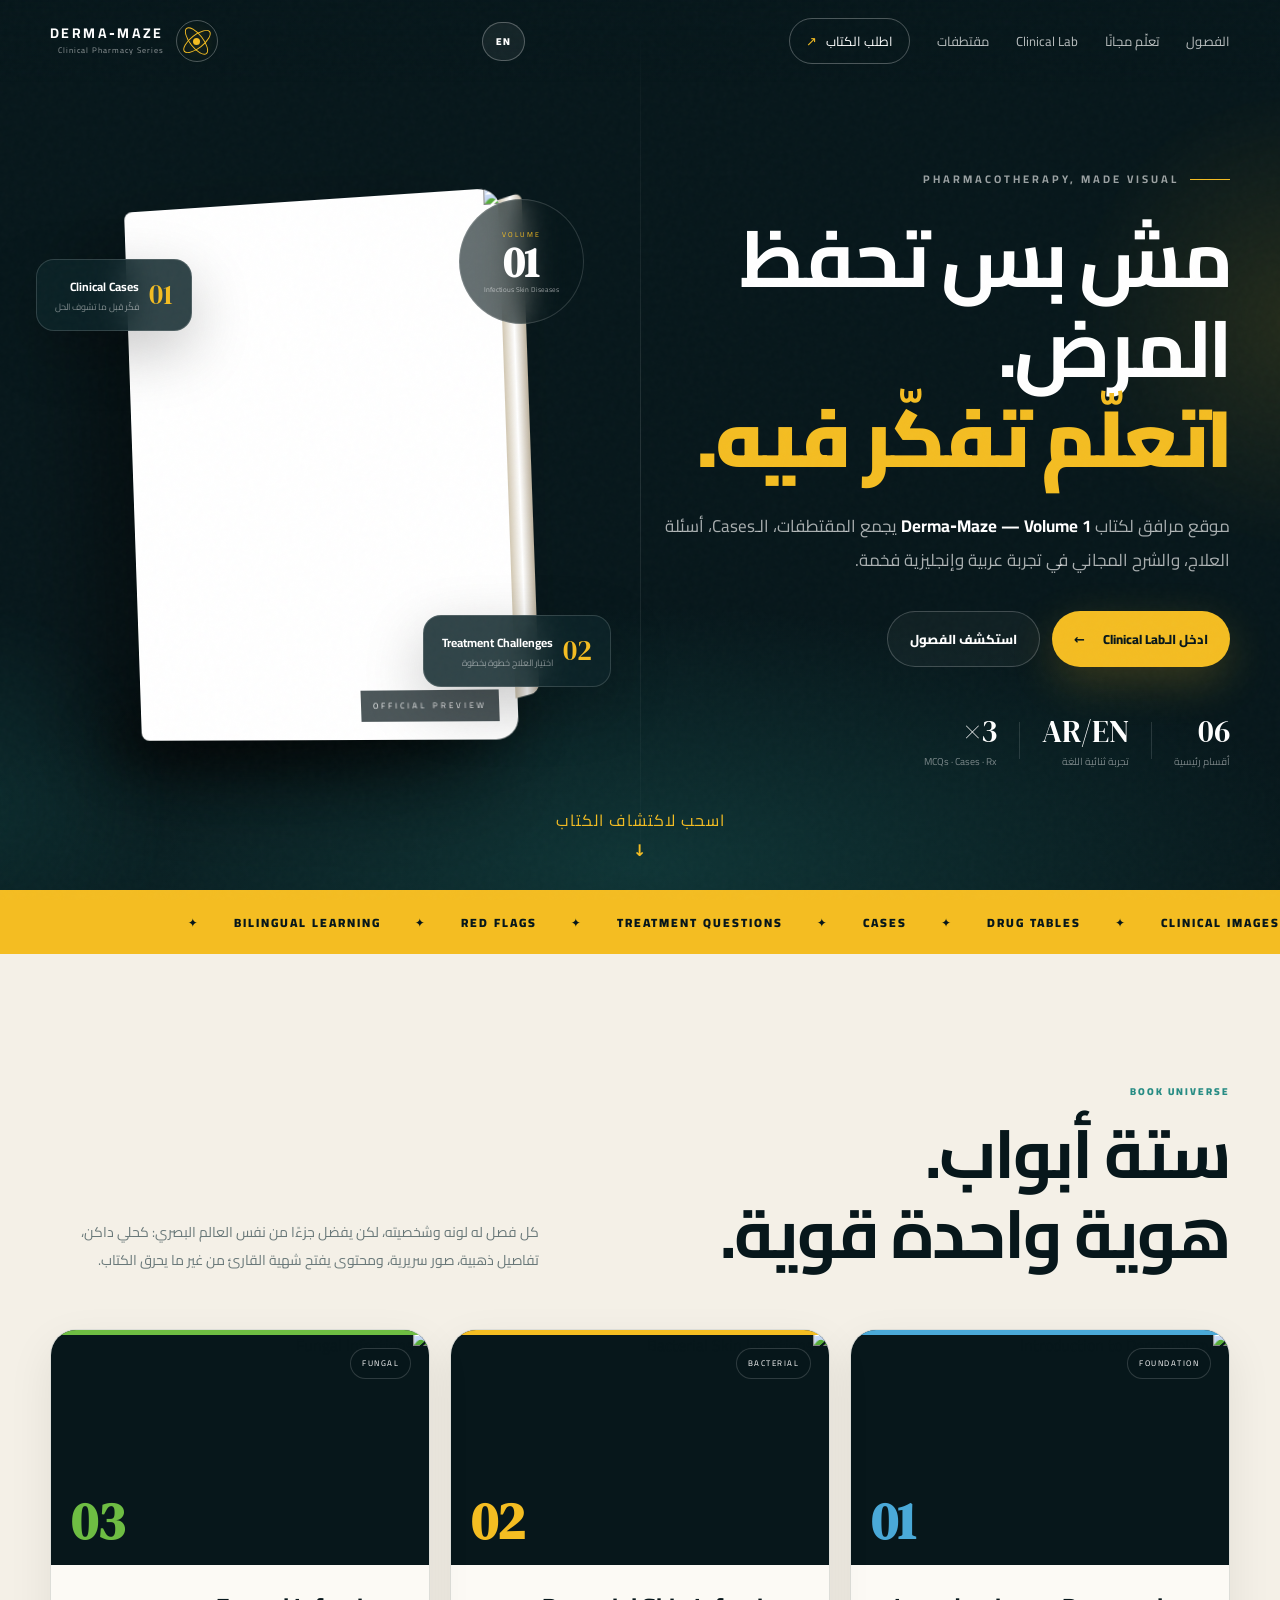
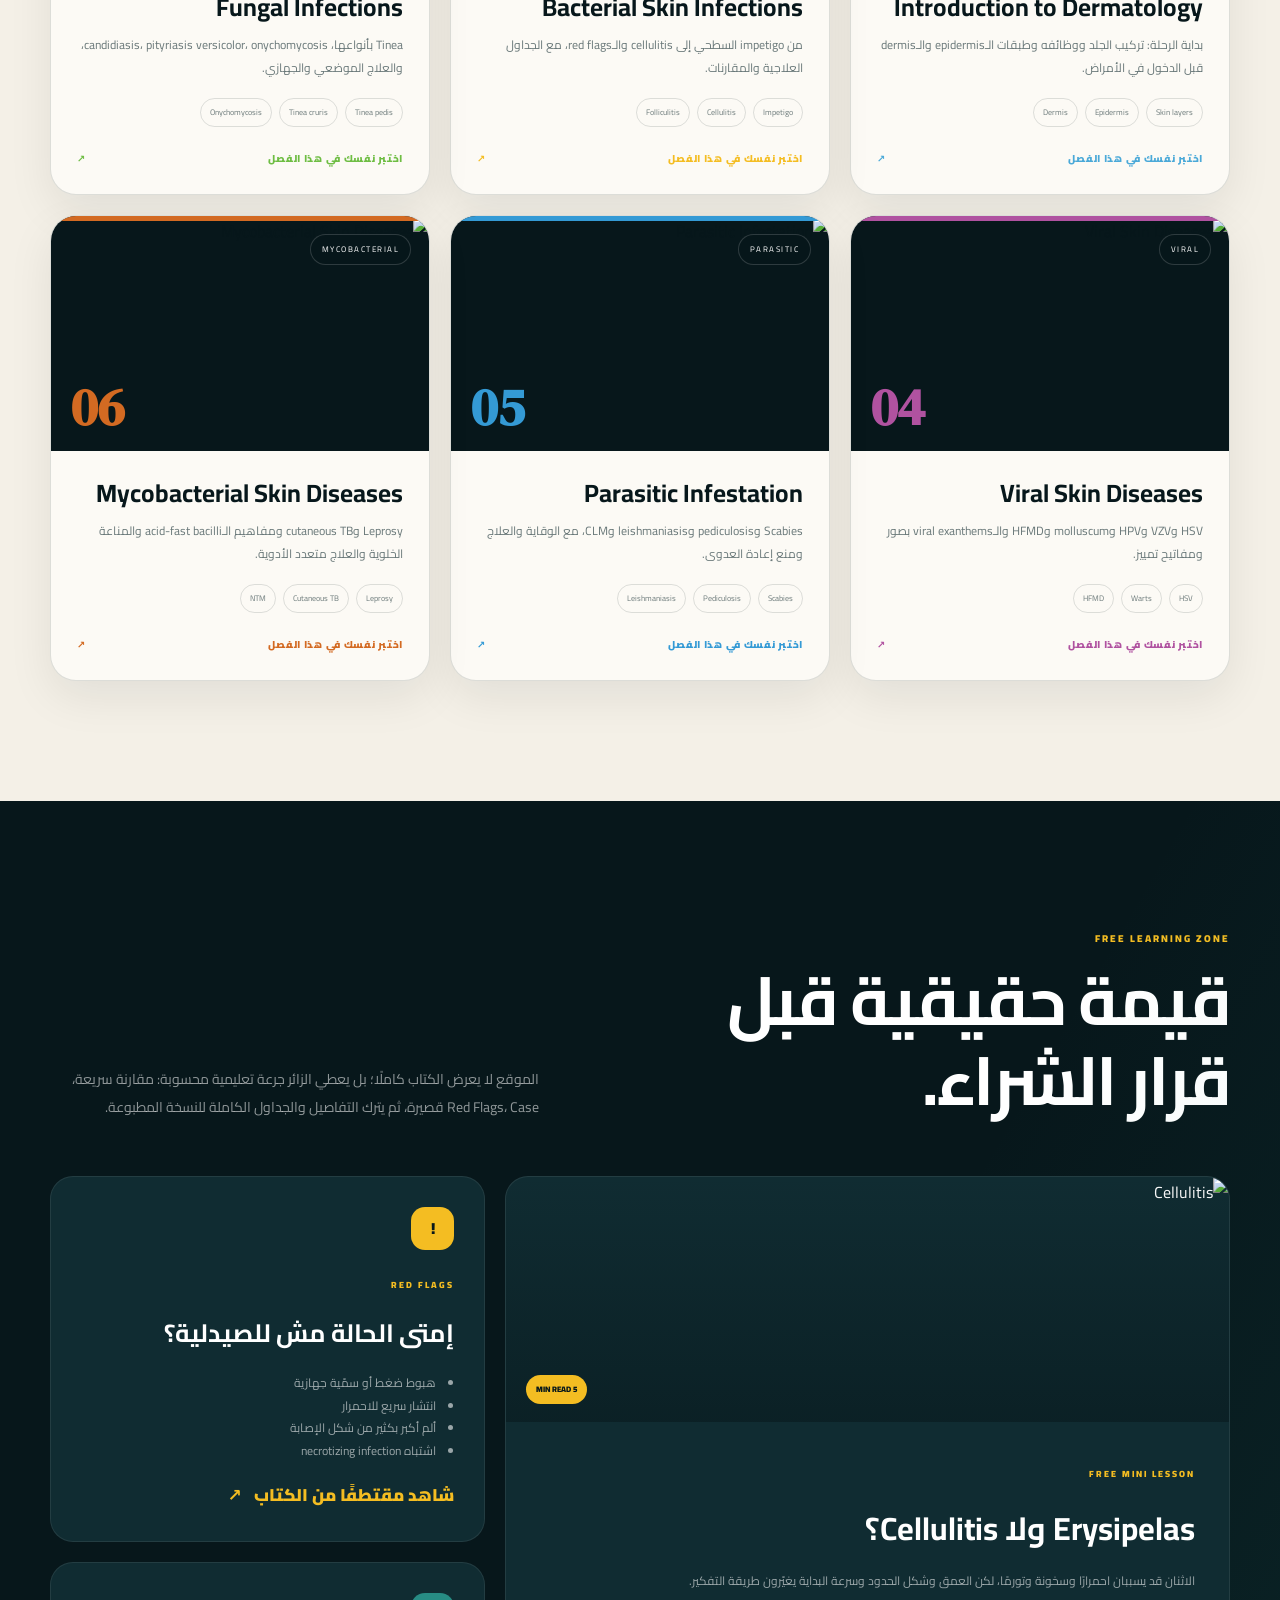
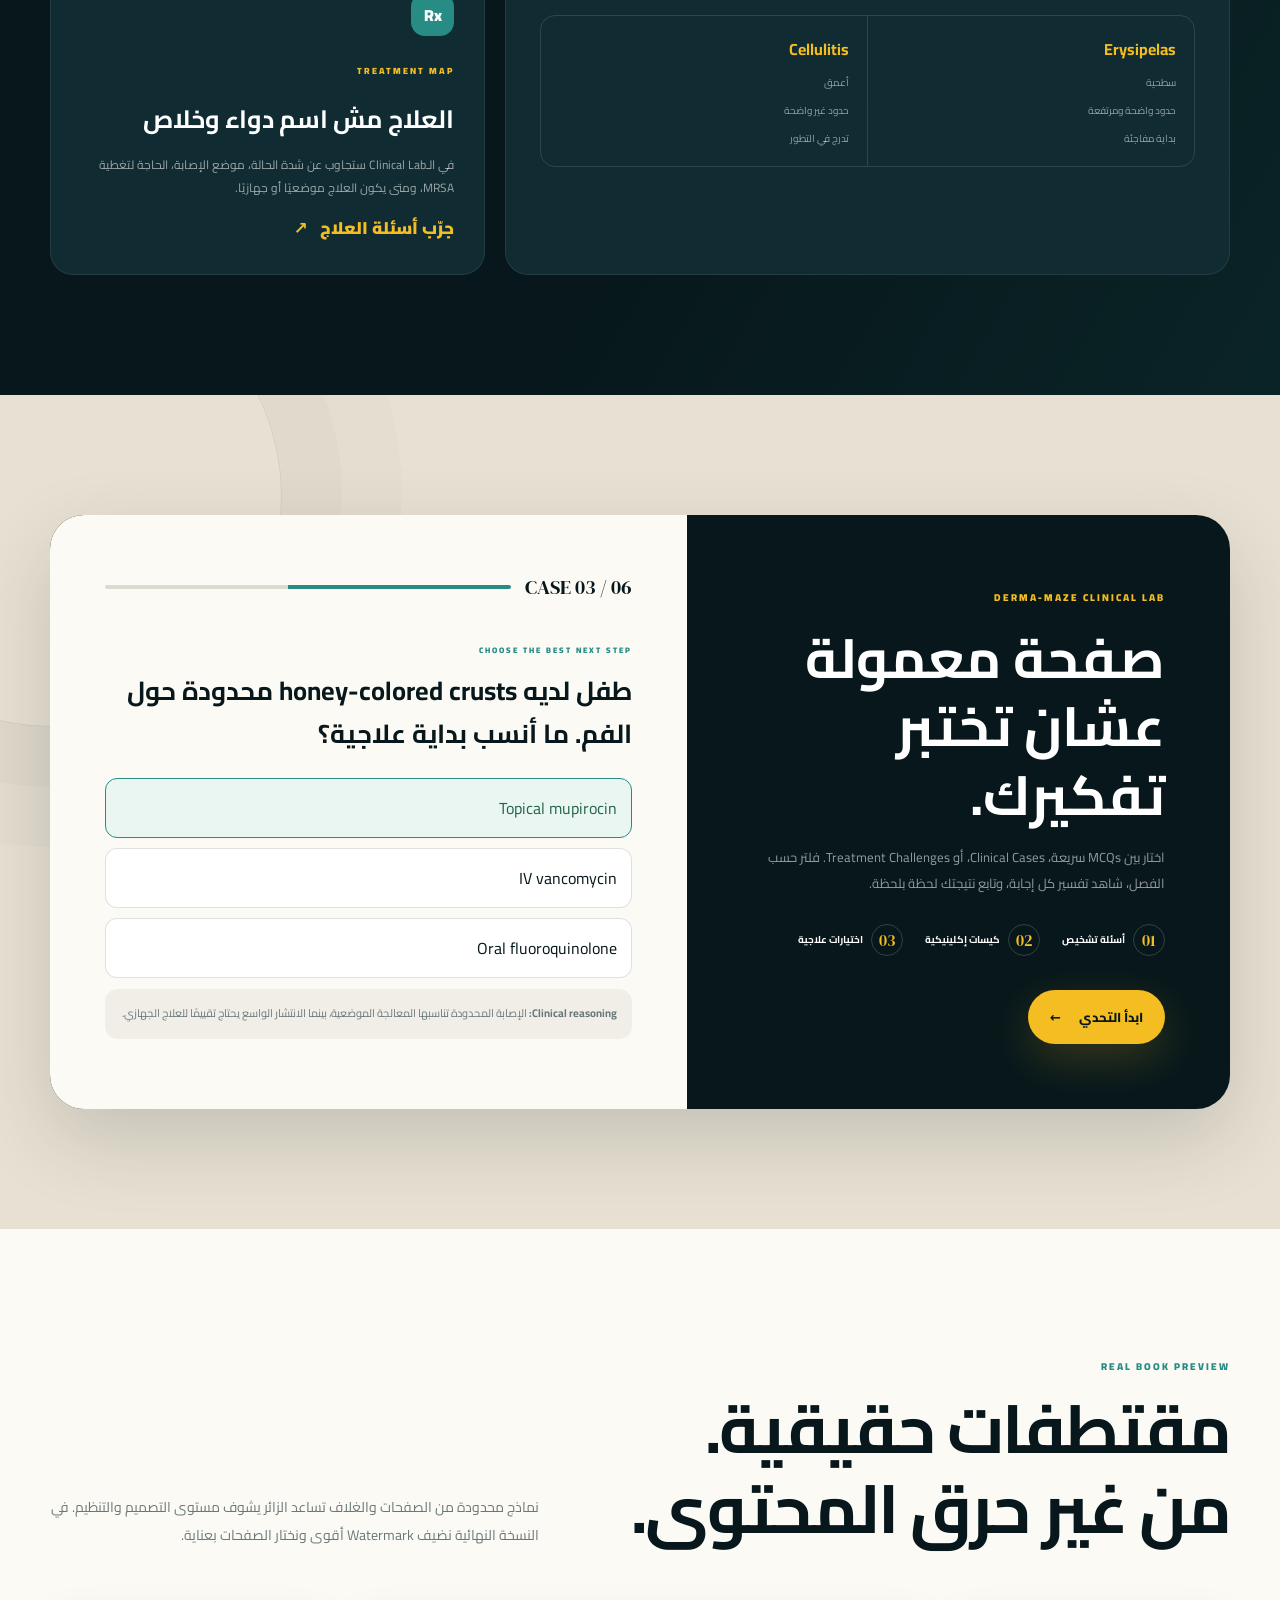
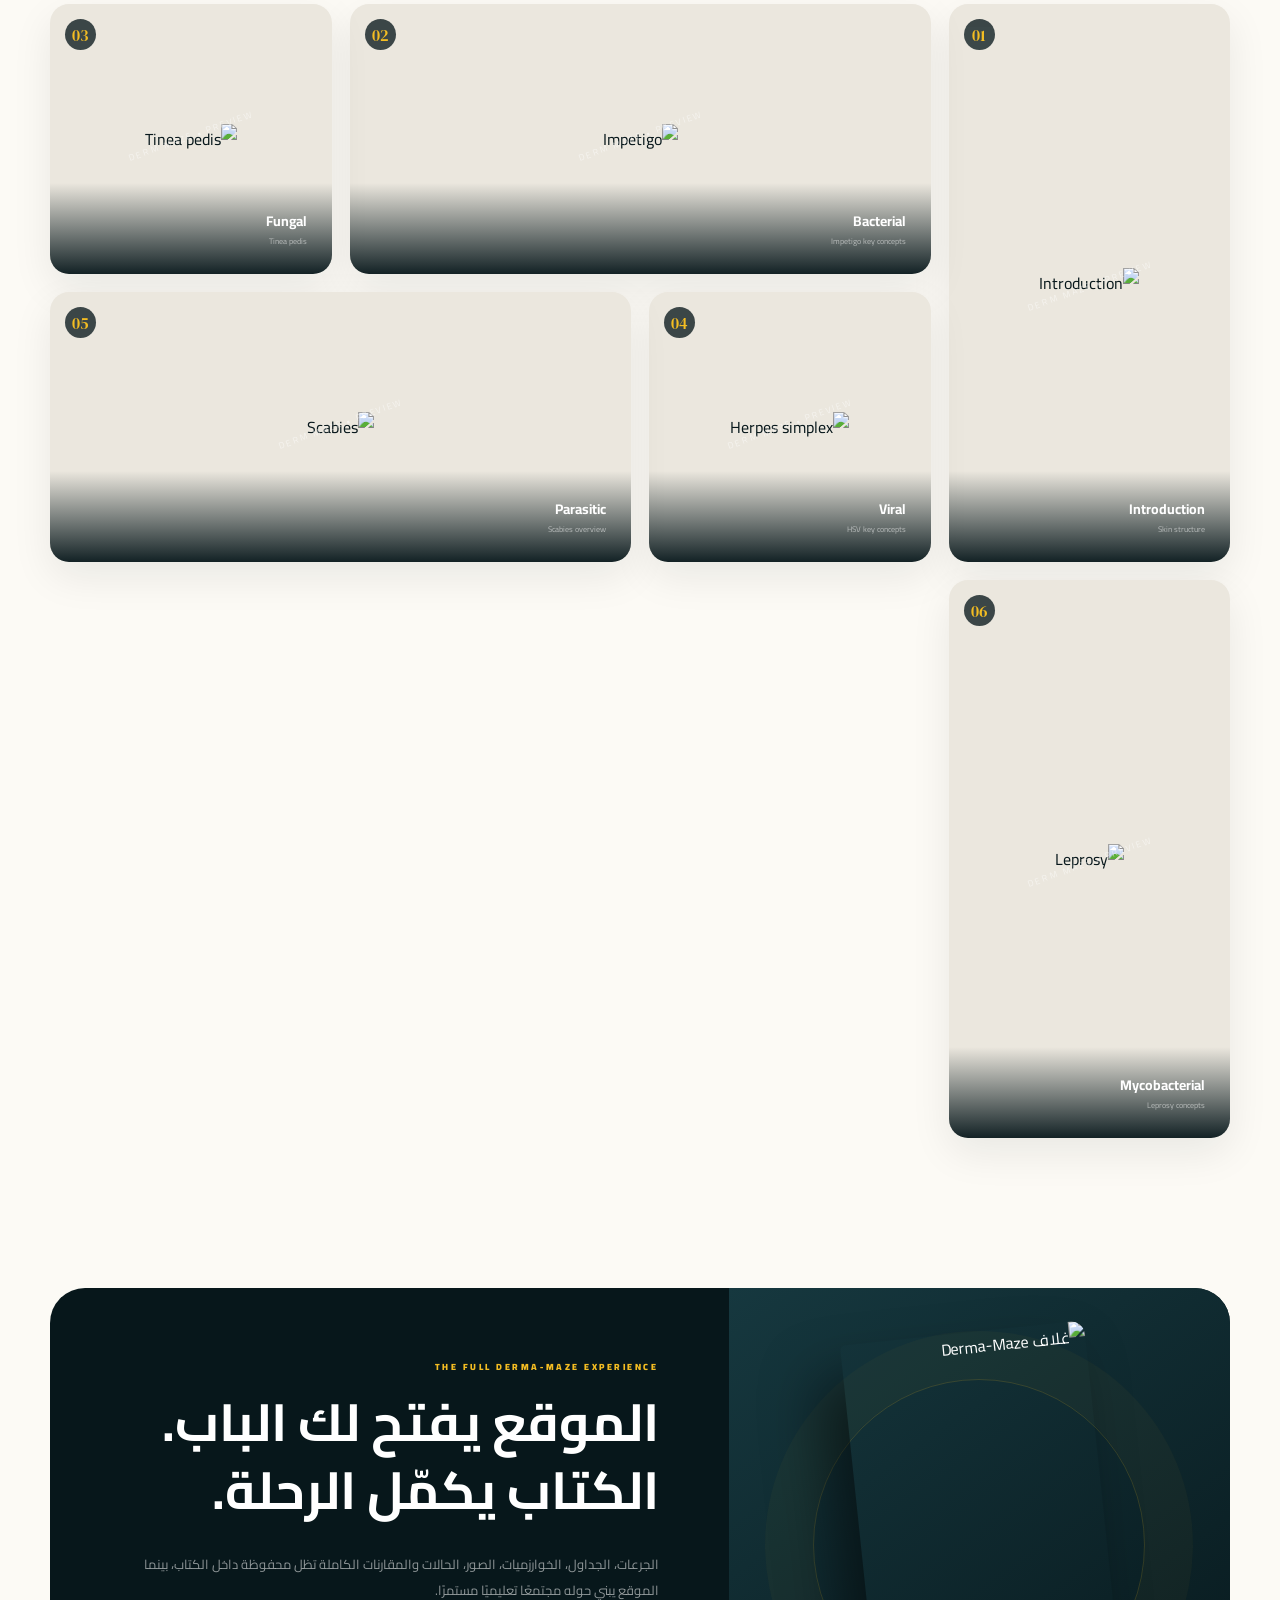
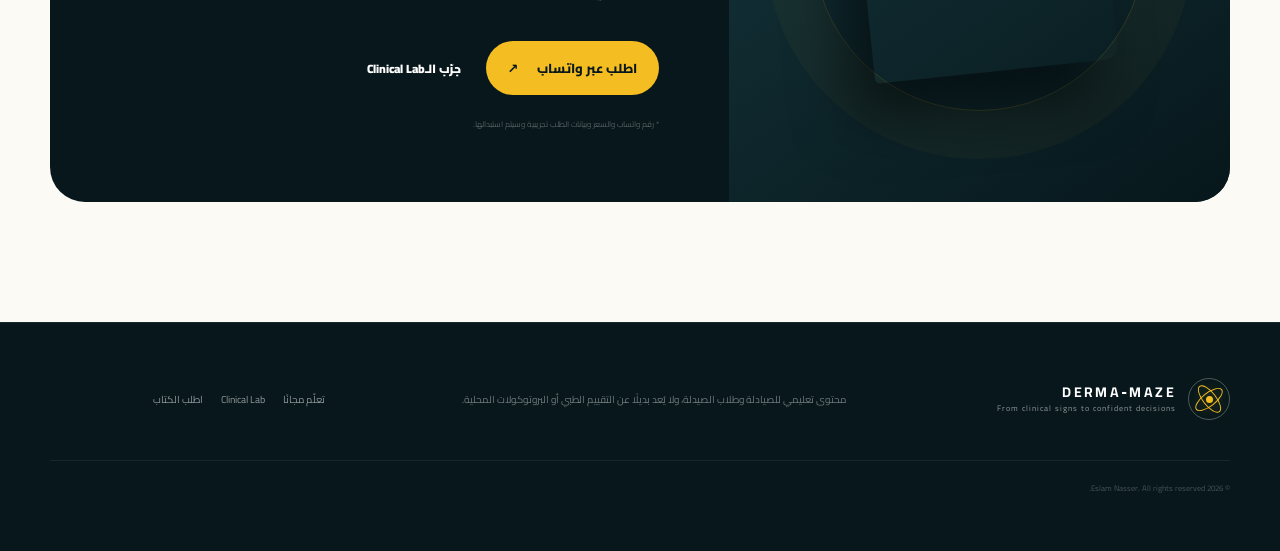
==== index.html @ 287bd9ce "Add files via upload" ====
<!doctype html>
<html lang="ar" dir="rtl">
<head>
  <meta charset="utf-8" />
  <meta name="viewport" content="width=device-width, initial-scale=1" />
  <meta name="theme-color" content="#07171b" />
  <meta name="description" content="Derma-Maze — موقع ثنائي اللغة لكتاب Pharmacotherapy of Dermatology." />
  <title>Derma‑Maze | من العلامة إلى القرار</title>
  <link rel="preconnect" href="https://fonts.googleapis.com">
  <link rel="preconnect" href="https://fonts.gstatic.com" crossorigin>
  <link href="https://fonts.googleapis.com/css2?family=Cairo:wght@400;500;600;700;800;900&family=DM+Serif+Display&family=Inter:wght@400;500;600;700;800&display=swap" rel="stylesheet">
  <link rel="stylesheet" href="styles.css" />
</head>
<body>
  <div id="scrollProgress"></div>
  <div class="noise"></div>

  <header class="topbar">
    <div class="shell nav-wrap">
      <a class="logo" href="#home" aria-label="Derma Maze">
        <span class="logo-orbit"><i></i></span>
        <span class="logo-type"><b>DERMA‑MAZE</b><small data-i18n="brand.sub">Clinical Pharmacy Series</small></span>
      </a>
      <div class="nav-actions-premium">
        <button class="lang-pill" id="langBtn" aria-label="Switch language">EN</button>
        <button class="menu" id="menuBtn" aria-label="فتح القائمة"><span></span><span></span></button>
      </div>
      <nav id="mainNav">
        <a href="#chapters" data-i18n="nav.chapters">الفصول</a>
        <a href="#free" data-i18n="nav.free">تعلّم مجانًا</a>
        <a href="clinical-lab.html" data-i18n="nav.lab">Clinical Lab</a>
        <a href="#preview" data-i18n="nav.preview">مقتطفات</a>
        <a href="#buy" class="nav-buy"><span data-i18n="nav.order">اطلب الكتاب</span> <em>↗</em></a>
      </nav>
    </div>
  </header>

  <main>
    <section class="hero book-hero" id="home">
      <div class="hero-glow glow-a"></div><div class="hero-glow glow-b"></div>
      <div class="shell hero-grid">
        <div class="hero-copy reveal">
          <div class="kicker"><span></span><b data-i18n="hero.kicker">PHARMACOTHERAPY, MADE VISUAL</b></div>
          <h1 data-i18n-html="hero.title">مش بس تحفظ المرض.<br><strong>اتعلّم تفكّر فيه.</strong></h1>
          <p data-i18n-html="hero.text">موقع مرافق لكتاب <b>Derma‑Maze — Volume 1</b> يجمع المقتطفات، الـCases، أسئلة العلاج، والشرح المجاني في تجربة عربية وإنجليزية فخمة.</p>
          <div class="hero-actions">
            <a class="button primary" href="clinical-lab.html"><span data-i18n="hero.ctaLab">ادخل الـClinical Lab</span> <span>←</span></a>
            <a class="button ghost" href="#chapters" data-i18n="hero.ctaChapters">استكشف الفصول</a>
          </div>
          <div class="micro-proof">
            <div><b>06</b><span data-i18n="hero.stat1">أقسام رئيسية</span></div><i></i>
            <div><b>AR/EN</b><span data-i18n="hero.stat2">تجربة ثنائية اللغة</span></div><i></i>
            <div><b>3×</b><span data-i18n="hero.stat3">MCQs · Cases · Rx</span></div>
          </div>
        </div>

        <div class="hero-art reveal">
          <div class="book-shadow"></div>
          <div class="book-wrap full-book">
            <img src="assets/book/cover-01.webp" alt="غلاف كتاب Derma-Maze" />
            <span class="book-edge"></span>
            <span class="watermark">OFFICIAL PREVIEW</span>
          </div>
          <div class="float-chip chip-one"><span>01</span><b data-i18n="hero.chip1Title">Clinical Cases</b><small data-i18n="hero.chip1Sub">فكّر قبل ما تشوف الحل</small></div>
          <div class="float-chip chip-two"><span>02</span><b data-i18n="hero.chip2Title">Treatment Challenges</b><small data-i18n="hero.chip2Sub">اختيار العلاج خطوة بخطوة</small></div>
          <div class="chapter-badge"><small>VOLUME</small><b>01</b><span>Infectious Skin Diseases</span></div>
        </div>
      </div>
      <div class="scroll-cue"><span data-i18n="hero.scroll">اسحب لاكتشاف الكتاب</span> <b>↓</b></div>
    </section>

    <section class="marquee" aria-hidden="true">
      <div><span>CLINICAL IMAGES</span><i>✦</i><span>DRUG TABLES</span><i>✦</i><span>CASES</span><i>✦</i><span>TREATMENT QUESTIONS</span><i>✦</i><span>RED FLAGS</span><i>✦</i><span>BILINGUAL LEARNING</span><i>✦</i></div>
    </section>

    <section class="section chapter-universe" id="chapters">
      <div class="shell">
        <header class="section-head reveal">
          <div><span class="eyebrow" data-i18n="chapters.eyebrow">BOOK UNIVERSE</span><h2 data-i18n-html="chapters.title">ستة أبواب.<br>هوية واحدة قوية.</h2></div>
          <p data-i18n="chapters.text">كل فصل له لونه وشخصيته، لكن يفضل جزءًا من نفس العالم البصري: كحلي داكن، تفاصيل ذهبية، صور سريرية، ومحتوى يفتح شهية القارئ من غير ما يحرق الكتاب.</p>
        </header>

        <div class="chapter-premium-grid" id="chapterCards"></div>
      </div>
    </section>

    <section class="section free-zone" id="free">
      <div class="shell">
        <header class="section-head light reveal">
          <div><span class="eyebrow" data-i18n="free.eyebrow">FREE LEARNING ZONE</span><h2 data-i18n-html="free.title">قيمة حقيقية قبل<br>قرار الشراء.</h2></div>
          <p data-i18n="free.text">الموقع لا يعرض الكتاب كاملًا؛ بل يعطي الزائر جرعة تعليمية محسوبة: مقارنة سريعة، Red Flags، Case قصيرة، ثم يترك التفاصيل والجداول الكاملة للنسخة المطبوعة.</p>
        </header>

        <div class="free-grid premium-free-grid">
          <article class="lesson-card lesson-large reveal">
            <div class="lesson-cover"><img src="assets/img/cellulitis.webp" alt="Cellulitis"><span>5 MIN READ</span></div>
            <div class="lesson-body">
              <small data-i18n="free.lessonLabel">FREE MINI LESSON</small>
              <h3 data-i18n="free.lessonTitle">Erysipelas ولا Cellulitis؟</h3>
              <p data-i18n="free.lessonText">الاثنان قد يسببان احمرارًا وسخونة وتورمًا، لكن العمق وشكل الحدود وسرعة البداية يغيّرون طريقة التفكير.</p>
              <div class="compare">
                <div><b>Erysipelas</b><span data-i18n="free.ery1">سطحية</span><span data-i18n="free.ery2">حدود واضحة ومرتفعة</span><span data-i18n="free.ery3">بداية مفاجئة</span></div>
                <div><b>Cellulitis</b><span data-i18n="free.cel1">أعمق</span><span data-i18n="free.cel2">حدود غير واضحة</span><span data-i18n="free.cel3">تدرج في التطور</span></div>
              </div>
            </div>
          </article>

          <article class="lesson-card reveal">
            <div class="mini-icon">!</div><small>RED FLAGS</small><h3 data-i18n="free.redTitle">إمتى الحالة مش للصيدلية؟</h3>
            <ul><li data-i18n="free.red1">هبوط ضغط أو سمّية جهازية</li><li data-i18n="free.red2">انتشار سريع للاحمرار</li><li data-i18n="free.red3">ألم أكبر بكثير من شكل الإصابة</li><li data-i18n="free.red4">اشتباه necrotizing infection</li></ul>
            <button class="text-button preview-trigger" data-preview="assets/book/bacterial-15.webp"><span data-i18n="free.preview">شاهد مقتطفًا من الكتاب</span> <span>↗</span></button>
          </article>

          <article class="lesson-card reveal">
            <div class="mini-icon teal">Rx</div><small>TREATMENT MAP</small><h3 data-i18n="free.rxTitle">العلاج مش اسم دواء وخلاص</h3>
            <p data-i18n="free.rxText">في الـClinical Lab ستجاوب عن شدة الحالة، موضع الإصابة، الحاجة لتغطية MRSA، ومتى يكون العلاج موضعيًا أو جهازيًا.</p>
            <a class="text-button" href="clinical-lab.html?mode=treatment"><span data-i18n="free.rxCta">جرّب أسئلة العلاج</span> <span>↗</span></a>
          </article>
        </div>
      </div>
    </section>

    <section class="section lab-teaser">
      <div class="shell lab-teaser-grid reveal">
        <div class="lab-copy">
          <span class="eyebrow">DERMA‑MAZE CLINICAL LAB</span>
          <h2 data-i18n-html="lab.title">صفحة معمولة<br>عشان تختبر تفكيرك.</h2>
          <p data-i18n="lab.text">اختار بين MCQs سريعة، Clinical Cases، أو Treatment Challenges. فلتر حسب الفصل، شاهد تفسير كل إجابة، وتابع نتيجتك لحظة بلحظة.</p>
          <div class="lab-features">
            <span><i>01</i><b data-i18n="lab.f1">أسئلة تشخيص</b></span>
            <span><i>02</i><b data-i18n="lab.f2">كيسات إكلينيكية</b></span>
            <span><i>03</i><b data-i18n="lab.f3">اختيارات علاجية</b></span>
          </div>
          <a href="clinical-lab.html" class="button primary"><span data-i18n="lab.cta">ابدأ التحدي</span> <span>←</span></a>
        </div>
        <div class="lab-mockup">
          <div class="mock-top"><span>CASE 03 / 06</span><i></i></div>
          <small>CHOOSE THE BEST NEXT STEP</small>
          <h3 data-i18n="lab.mockQ">طفل لديه honey-colored crusts محدودة حول الفم. ما أنسب بداية علاجية؟</h3>
          <div><button>Topical mupirocin</button><button>IV vancomycin</button><button>Oral fluoroquinolone</button></div>
          <p><b>Clinical reasoning:</b> <span data-i18n="lab.mockExp">الإصابة المحدودة تناسبها المعالجة الموضعية، بينما الانتشار الواسع يحتاج تقييمًا للعلاج الجهازي.</span></p>
        </div>
      </div>
    </section>

    <section class="section gallery" id="preview">
      <div class="shell">
        <header class="section-head reveal">
          <div><span class="eyebrow" data-i18n="preview.eyebrow">REAL BOOK PREVIEW</span><h2 data-i18n-html="preview.title">مقتطفات حقيقية.<br>من غير حرق المحتوى.</h2></div>
          <p data-i18n="preview.text">نماذج محدودة من الصفحات والغلاف تساعد الزائر يشوف مستوى التصميم والتنظيم. في النسخة النهائية نضيف Watermark أقوى ونختار الصفحات بعناية.</p>
        </header>
        <div class="page-gallery book-wide-gallery">
          <button class="page-card tall reveal preview-trigger" data-preview="assets/book/intro-02.webp"><img src="assets/book/intro-02.webp" alt="Introduction"><span><b>Introduction</b><small>Skin structure</small></span><i>01</i></button>
          <button class="page-card wide reveal preview-trigger" data-preview="assets/book/bacterial-04.webp"><img src="assets/book/bacterial-04.webp" alt="Impetigo"><span><b>Bacterial</b><small>Impetigo key concepts</small></span><i>02</i></button>
          <button class="page-card reveal preview-trigger" data-preview="assets/book/fungal-05.webp"><img src="assets/book/fungal-05.webp" alt="Tinea pedis"><span><b>Fungal</b><small>Tinea pedis</small></span><i>03</i></button>
          <button class="page-card reveal preview-trigger" data-preview="assets/book/viral-04.webp"><img src="assets/book/viral-04.webp" alt="Herpes simplex"><span><b>Viral</b><small>HSV key concepts</small></span><i>04</i></button>
          <button class="page-card wide reveal preview-trigger" data-preview="assets/book/parasitic-04.webp"><img src="assets/book/parasitic-04.webp" alt="Scabies"><span><b>Parasitic</b><small>Scabies overview</small></span><i>05</i></button>
          <button class="page-card tall reveal preview-trigger" data-preview="assets/book/myco-04.webp"><img src="assets/book/myco-04.webp" alt="Leprosy"><span><b>Mycobacterial</b><small>Leprosy concepts</small></span><i>06</i></button>
        </div>
      </div>
    </section>

    <section class="section buy" id="buy">
      <div class="shell buy-card reveal">
        <div class="buy-art"><img src="assets/book/cover-01.webp" alt="غلاف Derma-Maze"><div></div></div>
        <div class="buy-copy"><span>THE FULL DERMA‑MAZE EXPERIENCE</span><h2 data-i18n-html="buy.title">الموقع يفتح لك الباب.<br>الكتاب يكمّل الرحلة.</h2><p data-i18n="buy.text">الجرعات، الجداول، الخوارزميات، الصور، الحالات والمقارنات الكاملة تظل محفوظة داخل الكتاب، بينما الموقع يبني حوله مجتمعًا تعليميًا مستمرًا.</p>
          <div class="buy-actions"><a class="button gold" href="https://wa.me/201000000000?text=مرحباً، أريد معرفة تفاصيل كتاب Derma-Maze" target="_blank" rel="noopener"><span data-i18n="buy.cta">اطلب عبر واتساب</span> <span>↗</span></a><a href="clinical-lab.html" class="text-button" data-i18n="buy.lab">جرّب الـClinical Lab</a></div>
          <small class="replace-note" data-i18n="buy.note">* رقم واتساب والسعر وبيانات الطلب تجريبية وسيتم استبدالها.</small>
        </div>
      </div>
    </section>
  </main>

  <footer>
    <div class="shell footer-grid">
      <a class="logo footer-logo" href="#home"><span class="logo-orbit"><i></i></span><span class="logo-type"><b>DERMA‑MAZE</b><small>From clinical signs to confident decisions</small></span></a>
      <p data-i18n="footer.disclaimer">محتوى تعليمي للصيادلة وطلاب الصيدلة، ولا يُعد بديلًا عن التقييم الطبي أو البروتوكولات المحلية.</p>
      <div><a href="#free" data-i18n="nav.free">المحتوى المجاني</a><a href="clinical-lab.html">Clinical Lab</a><a href="#buy" data-i18n="nav.order">اطلب الكتاب</a></div>
      <small>© 2026 Eslam Nasser. All rights reserved.</small>
    </div>
  </footer>

  <dialog id="pageModal">
    <button id="closeModal" aria-label="إغلاق">×</button>
    <div class="modal-paper"><img id="modalImage" alt="صفحة من الكتاب"><span>DERMA‑MAZE • PREVIEW ONLY</span></div>
  </dialog>

  <script src="shared.js"></script>
  <script src="home.js"></script>
</body>
</html>
---- styles.css ----
:root{
  --ink:#07171b;--ink2:#0c2429;--cream:#f4f0e7;--paper:#fcfaf5;
  --gold:#f4bd22;--gold2:#dca80f;--teal:#278c84;--aqua:#7fd6cc;
  --muted:#697879;--line:rgba(7,23,27,.13);--white:#fff;
  --radius:28px;--shadow:0 30px 80px rgba(7,23,27,.16)
}
*{box-sizing:border-box}html{scroll-behavior:smooth}body{margin:0;background:var(--cream);color:var(--ink);font-family:"Cairo",system-ui,sans-serif;overflow-x:hidden}a{text-decoration:none;color:inherit}button{font:inherit;color:inherit}.shell{width:min(1180px,calc(100% - 38px));margin:auto}.noise{position:fixed;inset:0;opacity:.035;pointer-events:none;z-index:999;background-image:url("data:image/svg+xml,%3Csvg viewBox='0 0 180 180' xmlns='http://www.w3.org/2000/svg'%3E%3Cfilter id='n'%3E%3CfeTurbulence type='fractalNoise' baseFrequency='.9' numOctaves='3' stitchTiles='stitch'/%3E%3C/filter%3E%3Crect width='100%25' height='100%25' filter='url(%23n)' opacity='.65'/%3E%3C/svg%3E")}#scrollProgress{position:fixed;top:0;left:0;height:3px;width:0;background:var(--gold);z-index:1000}
.topbar{position:fixed;inset:0 0 auto;height:82px;z-index:50;background:linear-gradient(to bottom,rgba(7,23,27,.93),rgba(7,23,27,.68),transparent);color:#fff}.nav-wrap{height:82px;display:flex;align-items:center;justify-content:space-between}.logo{display:flex;align-items:center;gap:12px}.logo-orbit{width:42px;height:42px;border:1px solid rgba(255,255,255,.28);border-radius:50%;position:relative;display:grid;place-items:center}.logo-orbit:before,.logo-orbit:after{content:"";position:absolute;border:1px solid var(--gold);border-radius:50%;transform:rotate(52deg)}.logo-orbit:before{width:31px;height:12px}.logo-orbit:after{width:12px;height:31px}.logo-orbit i{width:7px;height:7px;border-radius:50%;background:var(--gold);box-shadow:0 0 18px var(--gold)}.logo-type{display:grid;line-height:1.1}.logo-type b{font-size:14px;letter-spacing:2.4px}.logo-type small{font-size:8px;letter-spacing:1px;color:rgba(255,255,255,.55);margin-top:5px}.topbar nav{display:flex;align-items:center;gap:27px}.topbar nav a{font-size:13px;color:rgba(255,255,255,.72);transition:.25s}.topbar nav a:hover{color:#fff}.nav-buy{border:1px solid rgba(255,255,255,.28);padding:10px 16px;border-radius:999px;color:#fff!important}.nav-buy em{font-style:normal;color:var(--gold);margin-right:6px}.menu{display:none;border:0;background:none;padding:10px}.menu span{display:block;width:25px;height:2px;background:#fff;margin:6px}
.hero{min-height:890px;background:var(--ink);color:#fff;position:relative;display:grid;align-items:center;overflow:hidden;padding:130px 0 80px}.hero:before{content:"";position:absolute;inset:auto -10% -30% -10%;height:65%;background:radial-gradient(ellipse at center,rgba(39,140,132,.25),transparent 64%)}.hero:after{content:"";position:absolute;top:0;bottom:0;left:50%;width:1px;background:linear-gradient(transparent,rgba(255,255,255,.12),transparent)}.hero-glow{position:absolute;border-radius:50%;filter:blur(2px);opacity:.7}.glow-a{width:480px;height:480px;right:-260px;top:80px;background:radial-gradient(circle,rgba(244,189,34,.18),transparent 68%)}.glow-b{width:430px;height:430px;left:-250px;bottom:-130px;background:radial-gradient(circle,rgba(39,140,132,.25),transparent 67%)}.hero-grid{display:grid;grid-template-columns:1.03fr .97fr;gap:80px;align-items:center;position:relative;z-index:2}.kicker{font-size:11px;letter-spacing:3px;color:rgba(255,255,255,.6);display:flex;align-items:center;gap:11px}.kicker span{width:40px;height:1px;background:var(--gold)}.hero h1{font-size:clamp(54px,6.2vw,88px);line-height:1.13;letter-spacing:-3px;margin:25px 0}.hero h1 strong{color:var(--gold);font-weight:900}.hero-copy>p{font-size:17px;line-height:2;color:rgba(255,255,255,.65);max-width:650px}.hero-copy>p b{color:#fff}.hero-actions{display:flex;gap:12px;margin:34px 0}.button{border:0;cursor:pointer;display:inline-flex;align-items:center;justify-content:center;gap:18px;padding:15px 22px;border-radius:999px;font-weight:800;font-size:13px;transition:.28s}.button:hover{transform:translateY(-3px)}.button.primary{background:var(--gold);color:var(--ink);box-shadow:0 15px 45px rgba(244,189,34,.2)}.button.ghost{border:1px solid rgba(255,255,255,.2);color:#fff;background:rgba(255,255,255,.04)}.button.full{width:100%;border-radius:15px}.button.gold{background:var(--gold);color:var(--ink)}.micro-proof{display:flex;align-items:center;gap:22px;margin-top:43px}.micro-proof div{display:grid}.micro-proof b{font-family:"DM Serif Display",serif;font-size:31px;color:#fff;font-weight:400}.micro-proof span{font-size:10px;color:rgba(255,255,255,.45)}.micro-proof i{width:1px;height:37px;background:rgba(255,255,255,.13)}.hero-art{min-height:610px;position:relative;display:grid;place-items:center;perspective:1200px}.book-wrap{width:365px;height:505px;position:relative;transform:rotateY(-8deg) rotateZ(-2deg);border-radius:8px 22px 22px 8px;background:#fff;box-shadow:-35px 45px 100px rgba(0,0,0,.5);z-index:3;overflow:visible}.book-wrap img{width:100%;height:100%;object-fit:cover;border-radius:8px 22px 22px 8px;display:block}.book-edge{position:absolute;top:9px;right:-21px;width:23px;height:488px;border-radius:0 8px 8px 0;background:linear-gradient(90deg,#d2c8b3,#fff,#bcb19d);transform:skewY(-15deg);z-index:-1}.book-shadow{position:absolute;width:420px;height:85px;bottom:7px;background:rgba(0,0,0,.55);filter:blur(24px);border-radius:50%;transform:rotate(-4deg)}.watermark{position:absolute;right:18px;bottom:18px;background:rgba(7,23,27,.72);color:#fff;font-size:8px;letter-spacing:3px;padding:8px 12px}.float-chip{position:absolute;z-index:5;padding:15px 18px;border:1px solid rgba(255,255,255,.15);border-radius:18px;background:rgba(12,36,41,.85);backdrop-filter:blur(17px);display:grid;grid-template-columns:auto 1fr;column-gap:10px;box-shadow:0 20px 60px rgba(0,0,0,.22)}.float-chip span{grid-row:1/3;font-family:"DM Serif Display";font-size:28px;color:var(--gold)}.float-chip b{font-size:12px}.float-chip small{font-size:9px;color:rgba(255,255,255,.48)}.chip-one{top:94px;left:-14px}.chip-two{right:-27px;bottom:88px}.chapter-badge{position:absolute;right:0;top:34px;width:125px;height:125px;border:1px solid rgba(255,255,255,.15);border-radius:50%;display:grid;place-content:center;text-align:center;background:rgba(7,23,27,.62);backdrop-filter:blur(15px);z-index:4}.chapter-badge small{font-size:7px;letter-spacing:2px;color:var(--gold)}.chapter-badge b{font-family:"DM Serif Display";font-size:42px;line-height:1}.chapter-badge span{font-size:7px;color:rgba(255,255,255,.55)}.scroll-cue{position:absolute;bottom:25px;left:50%;transform:translateX(-50%);font-size:9px;color:rgba(255,255,255,.35);letter-spacing:1px}.scroll-cue span{display:block;text-align:center;color:var(--gold);font-size:16px}.marquee{height:64px;background:var(--gold);color:var(--ink);display:flex;align-items:center;overflow:hidden;font-size:12px;font-weight:900;letter-spacing:2px}.marquee div{display:flex;gap:34px;min-width:max-content;animation:marquee 18s linear infinite}.marquee i{font-style:normal}@keyframes marquee{to{transform:translateX(40%)}}
.section{padding:120px 0}.section-head{display:grid;grid-template-columns:1fr .8fr;gap:80px;align-items:end;margin-bottom:55px}.eyebrow{font-size:10px;font-weight:900;letter-spacing:2px;color:var(--teal)}.section-head h2{font-size:clamp(42px,5.3vw,68px);line-height:1.18;letter-spacing:-2px;margin:10px 0 0}.section-head p{color:var(--muted);line-height:2;font-size:14px;margin:0}.section-head.light h2{color:#fff}.section-head.light p{color:rgba(255,255,255,.55)}.section-head.light .eyebrow{color:var(--gold)}.topic-map{display:grid;grid-template-columns:repeat(3,1fr);border-top:1px solid var(--line);border-right:1px solid var(--line);margin-bottom:45px}.topic{border:0;border-left:1px solid var(--line);border-bottom:1px solid var(--line);background:transparent;padding:23px;text-align:right;display:grid;grid-template-columns:38px 1fr;column-gap:13px;cursor:pointer;transition:.25s}.topic span{grid-row:1/3;font-family:"DM Serif Display";font-size:25px;color:#a1acab}.topic b{font-size:14px}.topic small{font-size:9px;color:#8a9696;letter-spacing:.5px}.topic:hover,.topic.active{background:var(--ink);color:#fff}.topic.active span,.topic:hover span{color:var(--gold)}.topic.active small,.topic:hover small{color:rgba(255,255,255,.45)}.topic-showcase{display:grid;grid-template-columns:1.03fr .97fr;background:var(--paper);border-radius:var(--radius);overflow:hidden;box-shadow:var(--shadow);min-height:480px}.topic-photo{position:relative;overflow:hidden}.topic-photo:after{content:"";position:absolute;inset:0;background:linear-gradient(to top,rgba(7,23,27,.55),transparent 48%)}.topic-photo img{width:100%;height:100%;object-fit:cover;display:block}.topic-photo>span{position:absolute;z-index:2;bottom:23px;left:23px;color:#fff;font-size:8px;letter-spacing:2px}.topic-info{padding:60px;display:flex;flex-direction:column;justify-content:center}.topic-info>span{font-size:10px;letter-spacing:2px;color:var(--teal);font-weight:900}.topic-info h3{font-family:"DM Serif Display";font-size:64px;font-weight:400;margin:10px 0 16px}.topic-info>p{line-height:2;color:var(--muted);font-size:15px}.pearl{display:flex;gap:15px;background:#edf7f5;border-right:3px solid var(--teal);padding:17px;margin:25px 0}.pearl i{color:var(--teal)}.pearl div{display:grid}.pearl small{font-size:8px;letter-spacing:1.5px;color:var(--teal);font-weight:900}.pearl b{font-size:12px;line-height:1.8}.text-button{border:0;background:transparent;padding:0;cursor:pointer;font-size:12px;font-weight:900;display:inline-flex;align-items:center;gap:12px;width:max-content}.text-button span{color:var(--teal);font-size:17px}
.free-zone{background:var(--ink);color:#fff;position:relative}.free-zone:before{content:"";position:absolute;inset:0;background:linear-gradient(120deg,transparent 60%,rgba(39,140,132,.11))}.free-grid{position:relative;display:grid;grid-template-columns:1.25fr .75fr;grid-template-rows:auto auto;gap:20px}.lesson-card{background:#102c32;border:1px solid rgba(255,255,255,.08);border-radius:23px;padding:30px;min-height:270px}.lesson-card>small,.lesson-body>small{font-size:9px;letter-spacing:2px;color:var(--gold);font-weight:900}.lesson-card h3{font-size:25px;margin:12px 0}.lesson-card p,.lesson-card li{color:rgba(255,255,255,.58);line-height:1.9;font-size:12px}.lesson-card ul{padding-right:18px}.lesson-card .text-button{color:#fff}.lesson-card .text-button span{color:var(--gold)}.lesson-large{grid-row:1/3;padding:0;overflow:hidden;display:grid;grid-template-rows:245px 1fr}.lesson-cover{position:relative;overflow:hidden}.lesson-cover img{width:100%;height:100%;object-fit:cover}.lesson-cover:after{content:"";position:absolute;inset:0;background:linear-gradient(to top,rgba(7,23,27,.55),transparent)}.lesson-cover span{position:absolute;z-index:2;left:20px;bottom:18px;background:var(--gold);color:var(--ink);padding:7px 10px;border-radius:999px;font-size:8px;font-weight:900}.lesson-body{padding:34px}.lesson-body h3{font-size:32px}.compare{display:grid;grid-template-columns:1fr 1fr;border:1px solid rgba(255,255,255,.12);border-radius:15px;overflow:hidden;margin-top:22px}.compare div{padding:18px;display:grid;gap:9px}.compare div+div{border-right:1px solid rgba(255,255,255,.12)}.compare b{color:var(--gold)}.compare span{font-size:10px;color:rgba(255,255,255,.55)}.mini-icon{width:43px;height:43px;border-radius:14px;display:grid;place-items:center;background:var(--gold);color:var(--ink);font-weight:900;margin-bottom:17px}.mini-icon.teal{background:var(--teal);color:#fff}
.challenge{background:#e8e1d3}.challenge-grid{display:grid;grid-template-columns:1.02fr .98fr;border-radius:32px;overflow:hidden;box-shadow:var(--shadow)}.case-panel{background:var(--ink);color:#fff;padding:50px;position:relative;min-height:630px;overflow:hidden}.case-panel:after{content:"";position:absolute;inset:auto -80px -90px auto;width:330px;height:330px;border:1px solid rgba(244,189,34,.2);border-radius:50%;box-shadow:0 0 0 40px rgba(244,189,34,.03),0 0 0 80px rgba(244,189,34,.02)}.case-tag{font-size:9px;letter-spacing:2px}.case-tag span{background:var(--gold);color:var(--ink);padding:5px 8px;margin-left:5px;font-weight:900}.case-panel h2{font-size:45px;line-height:1.35;margin:25px 0}.case-panel>p{color:rgba(255,255,255,.58);line-height:2;font-size:13px}.case-data{display:flex;gap:24px;margin:28px 0}.case-data span{display:grid;font-size:11px}.case-data small{font-size:7px;color:var(--gold);letter-spacing:1px}.case-image{width:100%;height:210px;object-fit:cover;border-radius:18px;position:relative;z-index:2}.quiz-panel{background:var(--paper);padding:50px;display:flex;flex-direction:column}.quiz-head{display:flex;align-items:center;gap:17px}.quiz-head>span{font-family:"DM Serif Display";font-size:21px}.quiz-head>div{height:4px;background:#dcd8cf;flex:1;border-radius:99px;overflow:hidden}.quiz-head i{display:block;width:20%;height:100%;background:var(--teal);transition:.35s}.quiz-kicker{font-size:8px;letter-spacing:2px;color:var(--teal);font-weight:900;margin-top:55px}.quiz-panel h3{font-size:28px;line-height:1.6;margin:12px 0 25px}.quiz-options{display:grid;gap:11px}.quiz-options button{border:1px solid var(--line);background:#fff;border-radius:13px;padding:15px 17px;text-align:right;cursor:pointer;font-size:12px;transition:.2s}.quiz-options button:hover{border-color:var(--teal);transform:translateX(-3px)}.quiz-options button.correct{background:#e8f6f1;border-color:#4ca47d;color:#226749}.quiz-options button.wrong{background:#fff0ee;border-color:#d56b61;color:#a84036}.quiz-options button:disabled{cursor:default;transform:none}.quiz-explanation{min-height:69px;margin:17px 0;padding:13px 15px;border-radius:12px;font-size:11px;line-height:1.8;color:var(--muted);background:#f0ede6;opacity:0;transition:.3s}.quiz-explanation.show{opacity:1}.quiz-panel .button{margin-top:auto}
.gallery{background:var(--paper)}.page-gallery{display:grid;grid-template-columns:repeat(4,1fr);grid-auto-rows:270px;gap:18px}.page-card{border:0;background:#ebe7de;border-radius:19px;overflow:hidden;position:relative;padding:0;cursor:pointer;box-shadow:0 15px 40px rgba(7,23,27,.08);transition:.3s}.page-card:hover{transform:translateY(-8px);box-shadow:var(--shadow)}.page-card:after{content:"DERM MAZE  •  PREVIEW";position:absolute;inset:auto 0 48% 0;transform:rotate(-20deg);color:rgba(255,255,255,.5);font-size:9px;letter-spacing:2px;z-index:2}.page-card img{width:100%;height:100%;object-fit:cover;object-position:top;transition:.45s}.page-card:hover img{transform:scale(1.045)}.page-card>span{position:absolute;z-index:3;inset:auto 0 0;padding:25px;color:#fff;text-align:right;background:linear-gradient(transparent,rgba(7,23,27,.95))}.page-card b,.page-card small{display:block}.page-card b{font-size:14px}.page-card small{font-size:8px;color:rgba(255,255,255,.55)}.page-card>i{position:absolute;z-index:3;top:15px;left:15px;width:31px;height:31px;border-radius:50%;display:grid;place-items:center;background:rgba(7,23,27,.77);color:var(--gold);font-family:"DM Serif Display";font-style:normal}.page-card.wide{grid-column:span 2}.page-card.tall{grid-row:span 2}.buy{background:var(--paper);padding-top:30px}.buy-card{background:var(--ink);color:#fff;border-radius:35px;min-height:510px;display:grid;grid-template-columns:.85fr 1.15fr;overflow:hidden}.buy-art{position:relative;display:grid;place-items:center;background:linear-gradient(145deg,#16383f,#07171b)}.buy-art:before{content:"";position:absolute;width:330px;height:330px;border:1px solid rgba(244,189,34,.17);border-radius:50%;box-shadow:0 0 0 48px rgba(244,189,34,.03)}.buy-art img{width:245px;height:340px;object-fit:cover;transform:rotate(-6deg);border-radius:5px 14px 14px 5px;box-shadow:-25px 35px 55px rgba(0,0,0,.5);position:relative;z-index:2}.buy-copy{padding:70px;display:flex;flex-direction:column;justify-content:center}.buy-copy>span{font-size:9px;letter-spacing:2.5px;color:var(--gold);font-weight:900}.buy-copy h2{font-size:52px;line-height:1.3;margin:14px 0}.buy-copy p{color:rgba(255,255,255,.55);line-height:2;font-size:13px;max-width:570px}.buy-actions{display:flex;align-items:center;gap:25px;margin-top:25px}.buy-actions .text-button{color:#fff}.replace-note{font-size:8px;color:rgba(255,255,255,.3);margin-top:22px}
footer{background:var(--ink);color:#fff;padding:55px 0;border-top:1px solid rgba(255,255,255,.08)}.footer-grid{display:grid;grid-template-columns:1fr 1.4fr .8fr;gap:40px;align-items:center}.footer-grid>p{font-size:10px;line-height:1.9;color:rgba(255,255,255,.42)}.footer-grid>div{display:flex;gap:18px;font-size:10px;color:rgba(255,255,255,.55)}.footer-grid>small{grid-column:1/-1;font-size:8px;color:rgba(255,255,255,.25);border-top:1px solid rgba(255,255,255,.07);padding-top:20px}.reveal{opacity:0;transform:translateY(24px);transition:.8s cubic-bezier(.2,.7,.2,1)}.reveal.visible{opacity:1;transform:none}
dialog{width:min(920px,calc(100% - 30px));max-height:92vh;border:0;border-radius:20px;padding:0;background:transparent;overflow:visible}dialog::backdrop{background:rgba(2,11,13,.88);backdrop-filter:blur(10px)}#closeModal{position:absolute;z-index:5;top:-14px;left:-14px;width:43px;height:43px;border:0;border-radius:50%;background:var(--gold);font-size:27px;cursor:pointer}.modal-paper{max-height:90vh;overflow:auto;border-radius:16px;background:#fff;position:relative}.modal-paper img{width:100%;display:block}.modal-paper span{position:fixed;bottom:6%;left:50%;transform:translateX(-50%) rotate(-8deg);color:rgba(255,255,255,.65);background:rgba(7,23,27,.5);padding:8px 14px;font-size:9px;letter-spacing:2px;pointer-events:none}
@media(max-width:980px){.topbar nav{display:none;position:absolute;top:72px;right:19px;left:19px;background:#0d292f;padding:22px;border-radius:18px;flex-direction:column;align-items:stretch}.topbar nav.open{display:flex}.menu{display:block}.hero-grid{grid-template-columns:1fr;text-align:center}.hero:after{display:none}.hero-copy{display:grid;justify-items:center}.hero-art{order:-1;min-height:475px}.book-wrap{width:265px;height:365px}.book-edge{height:350px}.chapter-badge{right:12%;top:20px}.chip-one{left:12%;top:90px}.chip-two{right:8%;bottom:25px}.section-head{grid-template-columns:1fr;gap:20px}.topic-showcase{grid-template-columns:1fr}.topic-photo{min-height:360px}.free-grid{grid-template-columns:1fr}.lesson-large{grid-row:auto}.challenge-grid{grid-template-columns:1fr}.page-gallery{grid-template-columns:repeat(2,1fr)}.buy-card{grid-template-columns:1fr}.buy-art{min-height:450px}.footer-grid{grid-template-columns:1fr 1fr}.footer-grid>p{grid-column:1/-1}}
@media(max-width:620px){.shell{width:min(100% - 24px,1180px)}.topbar{height:70px}.nav-wrap{height:70px}.logo-type small{display:none}.hero{min-height:850px;padding-top:90px}.hero h1{font-size:47px;letter-spacing:-2px}.hero-copy>p{font-size:14px}.hero-actions{flex-direction:column;width:100%}.hero-actions .button{width:100%}.hero-art{min-height:390px}.book-wrap{width:215px;height:298px}.book-edge{height:284px;right:-15px;width:17px}.chapter-badge{width:90px;height:90px;right:2%;top:5px}.chapter-badge b{font-size:30px}.float-chip{padding:10px;transform:scale(.86)}.chip-one{left:-2%;top:70px}.chip-two{right:-7%;bottom:30px}.micro-proof{gap:12px;width:100%;justify-content:space-between}.micro-proof b{font-size:25px}.section{padding:85px 0}.section-head h2{font-size:41px}.topic-map{grid-template-columns:1fr 1fr}.topic{padding:15px}.topic-showcase{min-height:0}.topic-photo{min-height:260px}.topic-info{padding:30px}.topic-info h3{font-size:48px}.free-grid{display:block}.lesson-card{margin-bottom:14px}.compare{grid-template-columns:1fr}.compare div+div{border-right:0;border-top:1px solid rgba(255,255,255,.12)}.case-panel,.quiz-panel{padding:30px}.case-panel h2{font-size:34px}.case-data{gap:12px;flex-wrap:wrap}.quiz-panel h3{font-size:23px}.page-gallery{grid-template-columns:1fr;grid-auto-rows:330px}.page-card.wide,.page-card.tall{grid-column:auto;grid-row:auto}.buy-copy{padding:35px 25px}.buy-copy h2{font-size:38px}.buy-actions{align-items:stretch;flex-direction:column}.footer-grid{grid-template-columns:1fr}.footer-grid>div{flex-wrap:wrap}}

/* ===== V3 full-book additions ===== */
body[lang="en"]{font-family:"Inter","Cairo",system-ui,sans-serif}body[lang="en"] .hero h1,body[lang="en"] .section-head h2,body[lang="en"] .lab-copy h2,body[lang="en"] .buy-copy h2{letter-spacing:-2px}.nav-actions-premium{display:flex;align-items:center;gap:8px;order:2}.lang-pill{border:1px solid rgba(255,255,255,.27);background:rgba(255,255,255,.06);color:#fff;padding:9px 13px;border-radius:999px;font-size:10px;font-weight:900;letter-spacing:1px;cursor:pointer;transition:.25s}.lang-pill:hover{background:var(--gold);color:var(--ink);border-color:var(--gold)}.topbar nav{order:1}.topbar .logo{order:3}body[dir="ltr"] .topbar .logo{order:1}body[dir="ltr"] .topbar nav{order:2}body[dir="ltr"] .nav-actions-premium{order:3}.book-hero .full-book{height:540px;width:380px}.book-hero .full-book img{object-position:center}.scroll-cue b{display:block;text-align:center;color:var(--gold);font-size:16px}.chapter-universe{background:var(--cream);position:relative}.chapter-premium-grid{display:grid;grid-template-columns:repeat(3,1fr);gap:20px}.chapter-premium-card{min-height:455px;border:1px solid var(--line);border-radius:26px;background:var(--paper);overflow:hidden;position:relative;box-shadow:0 16px 45px rgba(7,23,27,.08);transition:.35s;display:flex;flex-direction:column}.chapter-premium-card:hover{transform:translateY(-9px);box-shadow:var(--shadow)}.chapter-premium-card:before{content:"";position:absolute;inset:0 0 auto;height:5px;background:var(--accent,var(--gold));z-index:3}.chapter-premium-card .chapter-image{height:235px;position:relative;overflow:hidden;background:var(--ink)}.chapter-premium-card .chapter-image img{width:100%;height:100%;object-fit:cover;transition:.45s}.chapter-premium-card:hover .chapter-image img{transform:scale(1.04)}.chapter-premium-card .chapter-image:after{content:"";position:absolute;inset:0;background:linear-gradient(to top,rgba(7,23,27,.72),transparent 58%)}.chapter-premium-card .chapter-number{position:absolute;z-index:2;bottom:18px;left:20px;font-family:"DM Serif Display";font-size:52px;color:var(--accent,var(--gold));line-height:1}.chapter-premium-card .chapter-tag{position:absolute;z-index:2;top:18px;right:18px;background:rgba(7,23,27,.72);border:1px solid rgba(255,255,255,.16);color:#fff;border-radius:999px;padding:7px 11px;font-size:8px;letter-spacing:1.5px}.chapter-premium-card .chapter-content{padding:26px;display:flex;flex-direction:column;flex:1}.chapter-premium-card h3{font-size:25px;line-height:1.25;margin:0 0 12px}.chapter-premium-card p{color:var(--muted);font-size:12px;line-height:1.9;margin:0}.chapter-premium-card .topic-pills{display:flex;gap:7px;flex-wrap:wrap;margin-top:18px}.chapter-premium-card .topic-pills span{font-size:8px;padding:6px 9px;border:1px solid var(--line);border-radius:999px;color:#6e7c7c}.chapter-premium-card .chapter-link{margin-top:auto;padding-top:22px;font-size:10px;font-weight:900;letter-spacing:.7px;color:var(--accent,var(--teal));display:flex;justify-content:space-between}.premium-free-grid{position:relative;z-index:2}.lab-teaser{background:#e8e1d3;position:relative;overflow:hidden}.lab-teaser:before{content:"";position:absolute;width:460px;height:460px;border-radius:50%;border:1px solid rgba(7,23,27,.09);left:-180px;top:-130px;box-shadow:0 0 0 60px rgba(7,23,27,.02),0 0 0 120px rgba(7,23,27,.015)}.lab-teaser-grid{display:grid;grid-template-columns:.92fr 1.08fr;background:var(--ink);border-radius:34px;overflow:hidden;box-shadow:var(--shadow);color:#fff;position:relative;z-index:2}.lab-copy{padding:65px}.lab-copy .eyebrow{color:var(--gold)}.lab-copy h2{font-size:55px;line-height:1.25;margin:14px 0}.lab-copy>p{color:rgba(255,255,255,.57);font-size:13px;line-height:2}.lab-features{display:flex;gap:22px;margin:28px 0 34px;flex-wrap:wrap}.lab-features span{display:flex;align-items:center;gap:8px}.lab-features i{width:32px;height:32px;border-radius:50%;border:1px solid rgba(255,255,255,.18);display:grid;place-items:center;color:var(--gold);font-family:"DM Serif Display";font-style:normal}.lab-features b{font-size:10px}.lab-mockup{background:var(--paper);color:var(--ink);padding:55px;display:flex;flex-direction:column;justify-content:center}.mock-top{display:flex;gap:14px;align-items:center}.mock-top span{font-family:"DM Serif Display";font-size:20px}.mock-top i{display:block;flex:1;height:4px;background:linear-gradient(to left,var(--teal) 55%,#dedad0 55%);border-radius:99px}.lab-mockup>small{margin-top:42px;color:var(--teal);letter-spacing:2px;font-size:8px;font-weight:900}.lab-mockup h3{font-size:26px;line-height:1.65;margin:12px 0 22px}.lab-mockup>div:nth-of-type(2){display:grid;gap:10px}.lab-mockup button{border:1px solid var(--line);border-radius:12px;padding:14px;background:#fff;text-align:right}.lab-mockup button:first-child{border-color:var(--teal);background:#e9f6f2;color:#226749}.lab-mockup p{background:#f1eee8;padding:15px;border-radius:13px;color:var(--muted);font-size:11px;line-height:1.8}.book-wide-gallery{grid-template-columns:repeat(4,1fr)}.solid-bar{background:rgba(7,23,27,.96)}

/* Clinical Lab */
.lab-page{background:#e8e1d3}.lab-hero{min-height:680px;background:var(--ink);color:#fff;position:relative;padding:150px 0 90px;overflow:hidden}.lab-hero:after{content:"";position:absolute;inset:auto 0 0;height:180px;background:linear-gradient(transparent,rgba(39,140,132,.1))}.lab-hero-grid{display:grid;grid-template-columns:1.05fr .95fr;align-items:center;gap:70px;position:relative;z-index:2}.lab-hero h1{font-size:clamp(58px,7vw,95px);line-height:1.05;letter-spacing:-3px;margin:25px 0}.lab-hero h1 strong{color:var(--gold)}.lab-hero p{font-size:15px;color:rgba(255,255,255,.58);line-height:2;max-width:650px}.lab-hero-stats{display:flex;gap:40px;margin-top:38px}.lab-hero-stats span{display:grid}.lab-hero-stats b{font-family:"DM Serif Display";font-size:32px;color:var(--gold);font-weight:400}.lab-hero-stats small{font-size:9px;color:rgba(255,255,255,.43)}.lab-orbit{width:450px;height:450px;border:1px solid rgba(255,255,255,.13);border-radius:50%;margin:auto;position:relative;display:grid;place-items:center;box-shadow:0 0 0 60px rgba(255,255,255,.018),0 0 0 120px rgba(255,255,255,.012)}.lab-orbit:before,.lab-orbit:after{content:"";position:absolute;border-radius:50%;border:1px solid rgba(244,189,34,.18)}.lab-orbit:before{inset:65px}.lab-orbit:after{inset:130px}.orbit-core{width:115px;height:115px;border-radius:50%;display:grid;place-items:center;background:var(--gold);color:var(--ink);font-family:"DM Serif Display";font-size:48px;box-shadow:0 0 80px rgba(244,189,34,.25);z-index:2}.orbit{position:absolute;background:rgba(12,36,41,.9);border:1px solid rgba(255,255,255,.14);padding:10px 14px;border-radius:999px;font-size:9px;letter-spacing:1.5px;color:#fff}.o1{top:32px;left:165px}.o2{bottom:72px;right:10px}.o3{bottom:95px;left:-2px}.lab-orbit>i{position:absolute;width:10px;height:10px;background:var(--teal);border-radius:50%;top:105px;right:48px;box-shadow:0 0 20px var(--teal)}.lab-control-zone{padding:80px 0 120px;background:#e8e1d3}.mode-switch{display:grid;grid-template-columns:repeat(3,1fr);background:var(--paper);border-radius:24px;overflow:hidden;box-shadow:var(--shadow);margin-top:-145px;position:relative;z-index:4}.mode-switch button{border:0;border-left:1px solid var(--line);padding:25px;background:transparent;display:grid;grid-template-columns:42px 1fr;text-align:right;cursor:pointer;transition:.25s}.mode-switch button:last-child{border-left:0}.mode-switch button span{grid-row:1/3;font-family:"DM Serif Display";font-size:30px;color:#9ba6a5}.mode-switch button b{font-size:14px}.mode-switch button small{font-size:9px;color:#8b9696}.mode-switch button:hover,.mode-switch button.active{background:var(--ink);color:#fff}.mode-switch button.active span,.mode-switch button:hover span{color:var(--gold)}.mode-switch button.active small,.mode-switch button:hover small{color:rgba(255,255,255,.45)}.chapter-filter{display:flex;gap:8px;flex-wrap:wrap;margin:30px 0}.chapter-filter button{border:1px solid rgba(7,23,27,.13);background:rgba(255,255,255,.55);padding:9px 13px;border-radius:999px;cursor:pointer;font-size:9px;font-weight:900;letter-spacing:.5px;transition:.2s}.chapter-filter button.active,.chapter-filter button:hover{background:var(--teal);color:#fff;border-color:var(--teal)}.practice-layout{display:grid;grid-template-columns:260px 1fr;gap:22px;align-items:start}.lab-sidebar{background:var(--ink);color:#fff;border-radius:24px;padding:28px;position:sticky;top:105px;box-shadow:var(--shadow)}.score-ring{width:145px;height:145px;margin:0 auto 24px;position:relative}.score-ring svg{width:100%;height:100%;transform:rotate(-90deg)}.score-ring circle{fill:none;stroke:rgba(255,255,255,.08);stroke-width:8}.score-ring circle+circle{stroke:var(--gold);stroke-linecap:round;stroke-dasharray:314;stroke-dashoffset:314;transition:.35s}.score-ring>div{position:absolute;inset:0;display:grid;place-content:center;text-align:center}.score-ring b{font-family:"DM Serif Display";font-size:34px;color:var(--gold);font-weight:400}.score-ring small{font-size:8px;color:rgba(255,255,255,.4)}.side-stat{display:flex;justify-content:space-between;border-top:1px solid rgba(255,255,255,.08);padding:15px 0;font-size:10px;color:rgba(255,255,255,.52)}.side-stat b{color:#fff;font-size:14px}.reset-btn{width:100%;border:1px solid rgba(255,255,255,.15);background:rgba(255,255,255,.05);color:#fff;border-radius:12px;padding:12px;margin:10px 0 16px;cursor:pointer;font-size:10px;font-weight:900}.lab-sidebar p{font-size:8px;line-height:1.8;color:rgba(255,255,255,.32)}.practice-card{background:var(--paper);border-radius:28px;padding:42px 48px;box-shadow:var(--shadow);min-height:650px;display:flex;flex-direction:column}.practice-head{display:flex;align-items:center;gap:15px}.practice-head>span{font-size:8px;letter-spacing:2px;color:var(--teal);font-weight:900}.practice-head>div{height:4px;flex:1;background:#ddd8cf;border-radius:999px;overflow:hidden}.practice-head i{display:block;height:100%;background:var(--teal);width:16.6%;transition:.35s}.practice-head>b{font-family:"DM Serif Display";font-size:18px;font-weight:400}.question-meta{display:flex;gap:8px;margin-top:42px}.question-meta span,.question-meta small{padding:6px 9px;border-radius:999px;font-size:7px;font-weight:900;letter-spacing:1px}.question-meta span{background:var(--ink);color:#fff}.question-meta small{background:#e8f4f2;color:#23756e}.case-vignette{display:none;border-right:3px solid var(--gold);background:#f2eee5;padding:18px;margin:18px 0 0;border-radius:12px;font-size:12px;line-height:2;color:#5f6c6c}.case-vignette.show{display:block}.practice-card h2{font-size:30px;line-height:1.65;margin:20px 0 25px}.lab-options{display:grid;grid-template-columns:1fr 1fr;gap:12px}.lab-options button{border:1px solid var(--line);background:#fff;border-radius:14px;padding:16px;text-align:right;cursor:pointer;font-size:12px;transition:.2s}.lab-options button:hover{border-color:var(--teal);transform:translateY(-2px)}.lab-options button.correct{background:#e8f6f1;border-color:#4ca47d;color:#226749}.lab-options button.wrong{background:#fff0ee;border-color:#d56b61;color:#a84036}.lab-options button:disabled{cursor:default;transform:none}.lab-feedback{opacity:0;display:flex;align-items:center;gap:12px;margin-top:18px;padding:13px 15px;border-radius:13px;transition:.25s}.lab-feedback.show{opacity:1}.lab-feedback.good{background:#e8f6f1;color:#226749}.lab-feedback.bad{background:#fff0ee;color:#a84036}.lab-feedback span{width:26px;height:26px;border-radius:50%;display:grid;place-items:center;background:currentColor;color:#fff;font-size:12px}.lab-feedback p{margin:0;font-size:11px;font-weight:800}.reasoning-box{opacity:0;max-height:0;overflow:hidden;margin-top:12px;background:#efebe3;border-radius:13px;padding:0 16px;transition:.35s}.reasoning-box.show{opacity:1;max-height:180px;padding:15px 16px}.reasoning-box small{font-size:7px;letter-spacing:1.5px;color:var(--teal);font-weight:900}.reasoning-box p{margin:7px 0 0;color:var(--muted);font-size:11px;line-height:1.9}.practice-card>.button{margin-top:auto}.results-zone{background:var(--paper)}.chapter-results{display:grid;grid-template-columns:repeat(3,1fr);gap:15px}.result-card{border:1px solid var(--line);border-radius:19px;padding:22px;background:#fff}.result-card>div{display:flex;justify-content:space-between;align-items:center}.result-card span{font-size:9px;font-weight:900;letter-spacing:.8px}.result-card b{font-family:"DM Serif Display";font-size:28px;font-weight:400;color:var(--teal)}.result-card i{display:block;height:5px;border-radius:999px;background:#e4e0d8;margin-top:14px;overflow:hidden}.result-card i:after{content:"";display:block;height:100%;width:var(--pct,0%);background:var(--accent,var(--teal));transition:.35s}.result-card small{display:block;color:var(--muted);font-size:8px;margin-top:10px}.lab-buy{padding-top:30px;background:var(--paper)}

body[dir="ltr"] .topic,body[dir="ltr"] .mode-switch button,body[dir="ltr"] .lab-options button,body[dir="ltr"] .lab-mockup button,body[dir="ltr"] .quiz-options button{text-align:left}body[dir="ltr"] .lesson-card ul{padding-left:18px;padding-right:0}body[dir="ltr"] .pearl,body[dir="ltr"] .case-vignette{border-right:0;border-left:3px solid var(--teal)}body[dir="ltr"] .case-vignette{border-left-color:var(--gold)}body[dir="ltr"] .chapter-premium-card .chapter-number{left:auto;right:20px}body[dir="ltr"] .chapter-premium-card .chapter-tag{right:auto;left:18px}

@media(max-width:980px){.chapter-premium-grid{grid-template-columns:1fr 1fr}.lab-teaser-grid,.lab-hero-grid{grid-template-columns:1fr}.lab-orbit{width:360px;height:360px;margin-top:30px}.practice-layout{grid-template-columns:1fr}.lab-sidebar{position:relative;top:auto;display:grid;grid-template-columns:150px 1fr 1fr;gap:10px;align-items:center}.lab-sidebar .score-ring{grid-row:1/4;margin:0}.lab-sidebar p,.reset-btn{grid-column:2/4}.mode-switch{margin-top:-100px}.chapter-results{grid-template-columns:1fr 1fr}.book-wide-gallery{grid-template-columns:repeat(2,1fr)}}
@media(max-width:620px){.chapter-premium-grid{grid-template-columns:1fr}.book-hero .full-book{width:220px;height:313px}.lab-teaser-grid{display:block}.lab-copy,.lab-mockup{padding:32px 25px}.lab-copy h2{font-size:39px}.lab-features{display:grid;grid-template-columns:1fr}.lab-hero{min-height:760px;padding-top:110px}.lab-hero h1{font-size:50px}.lab-orbit{width:275px;height:275px}.orbit-core{width:84px;height:84px;font-size:36px}.o1{top:18px;left:95px}.o2{bottom:40px;right:-5px}.o3{bottom:55px;left:-10px}.lab-hero-stats{gap:20px}.mode-switch{grid-template-columns:1fr;margin-top:-80px}.mode-switch button{border-left:0;border-bottom:1px solid var(--line)}.practice-card{padding:28px 20px;min-height:680px}.practice-card h2{font-size:23px}.lab-options{grid-template-columns:1fr}.lab-sidebar{grid-template-columns:120px 1fr}.lab-sidebar .score-ring{width:115px;height:115px}.lab-sidebar p,.reset-btn{grid-column:1/-1}.chapter-results{grid-template-columns:1fr}.book-wide-gallery{grid-template-columns:1fr}.nav-actions-premium{margin-right:auto}body[dir="ltr"] .nav-actions-premium{margin-right:0;margin-left:auto}}
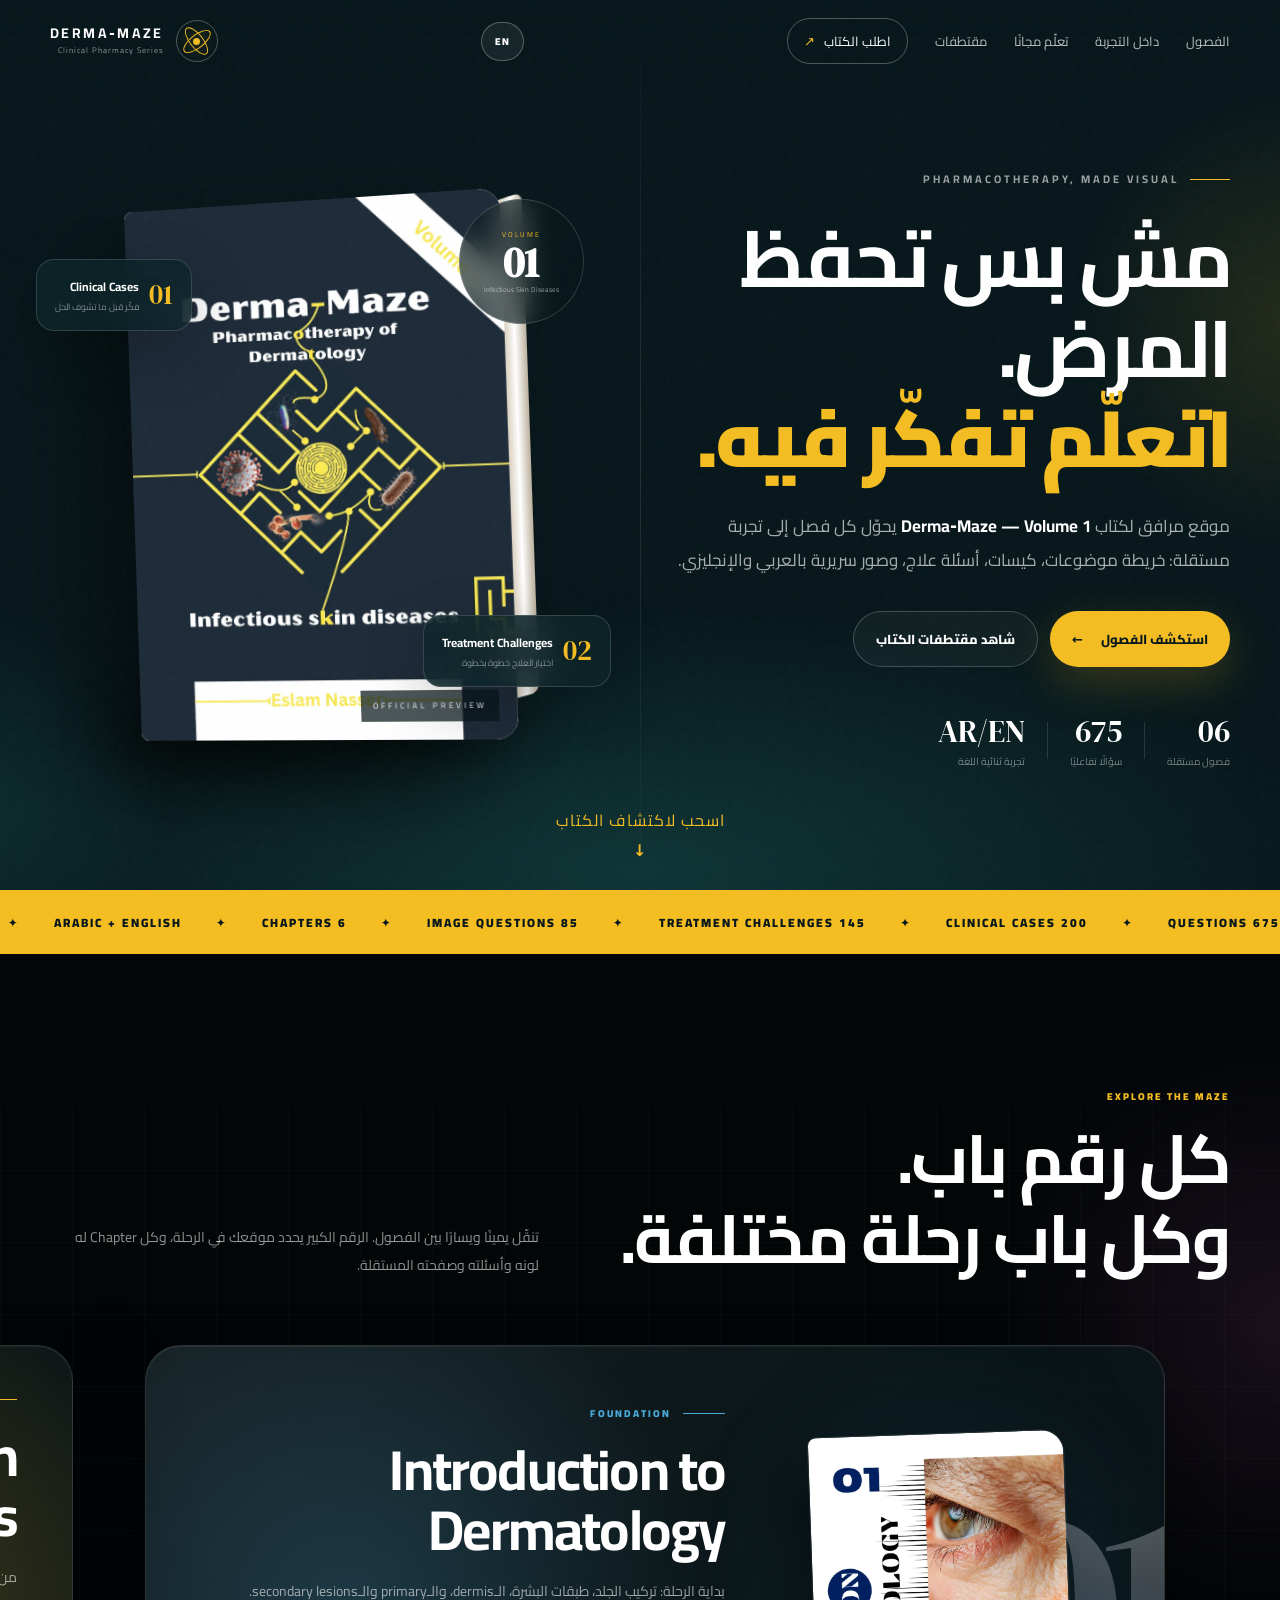
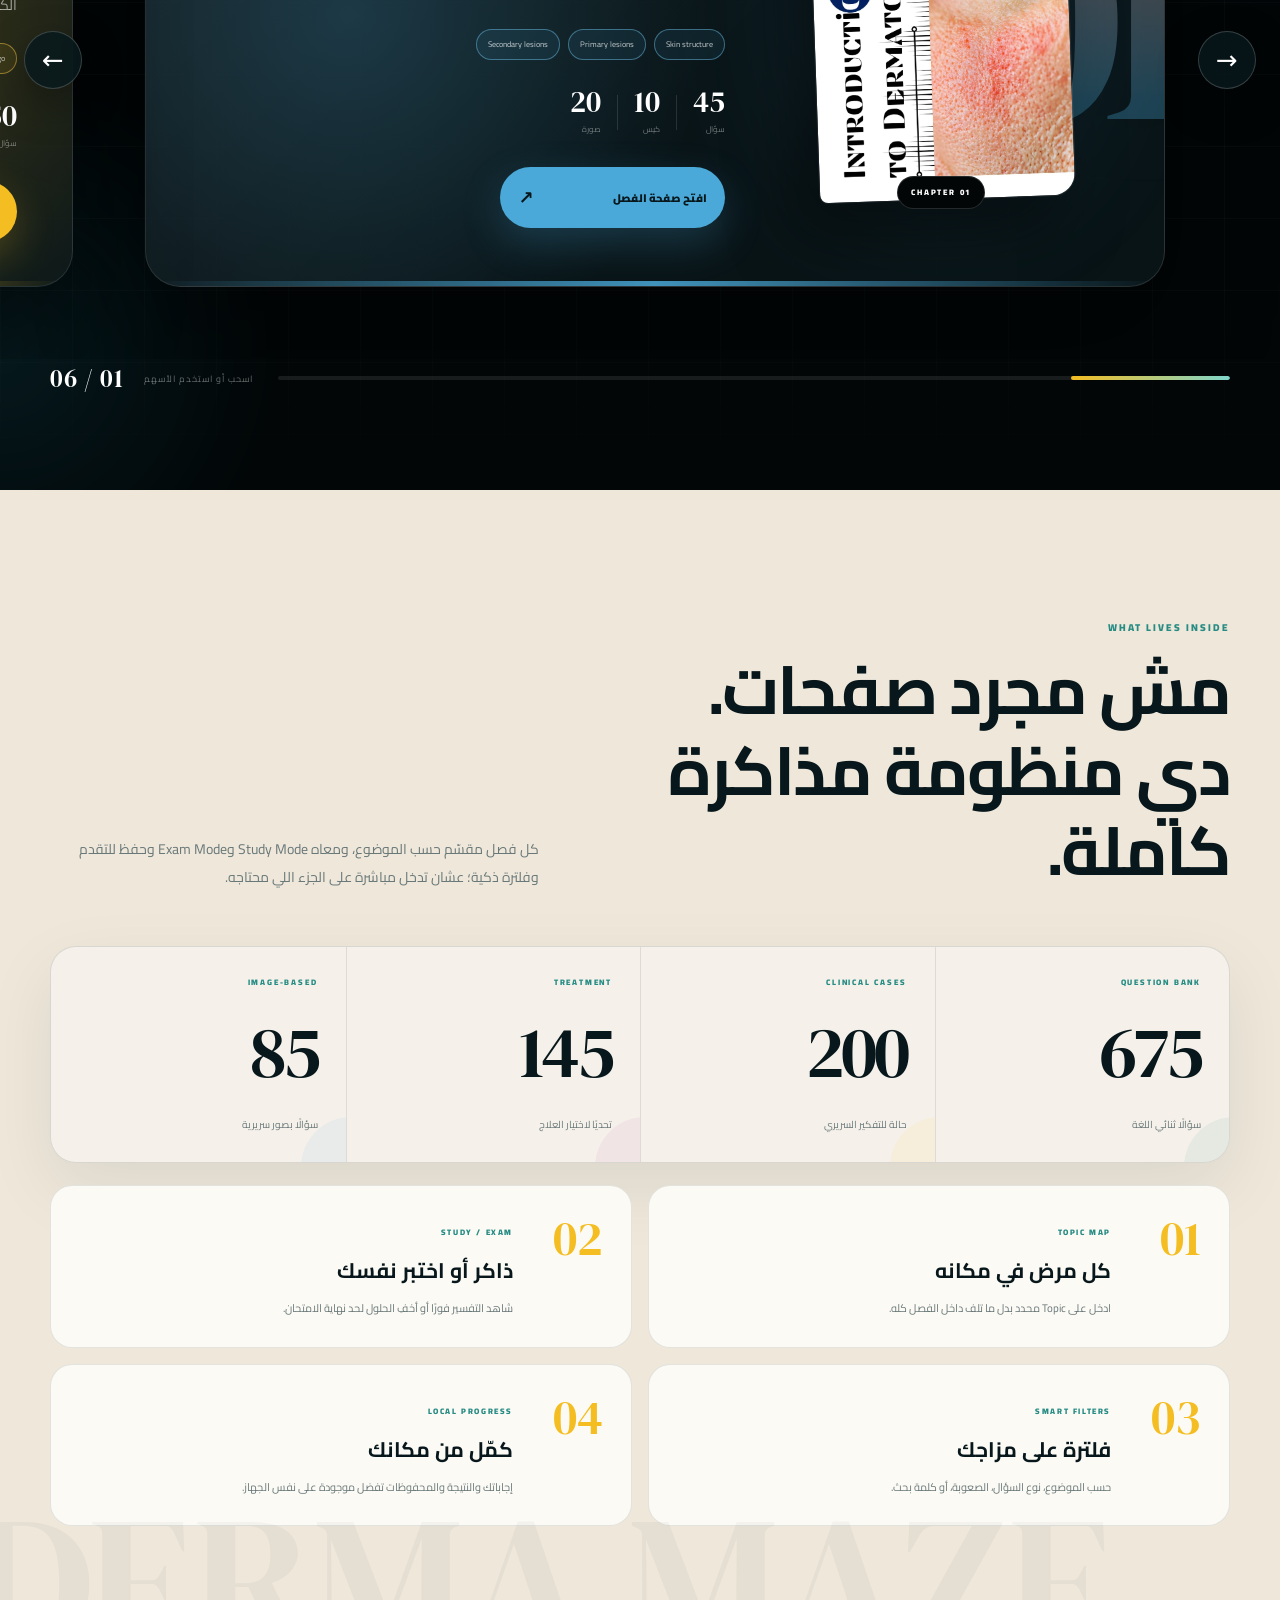
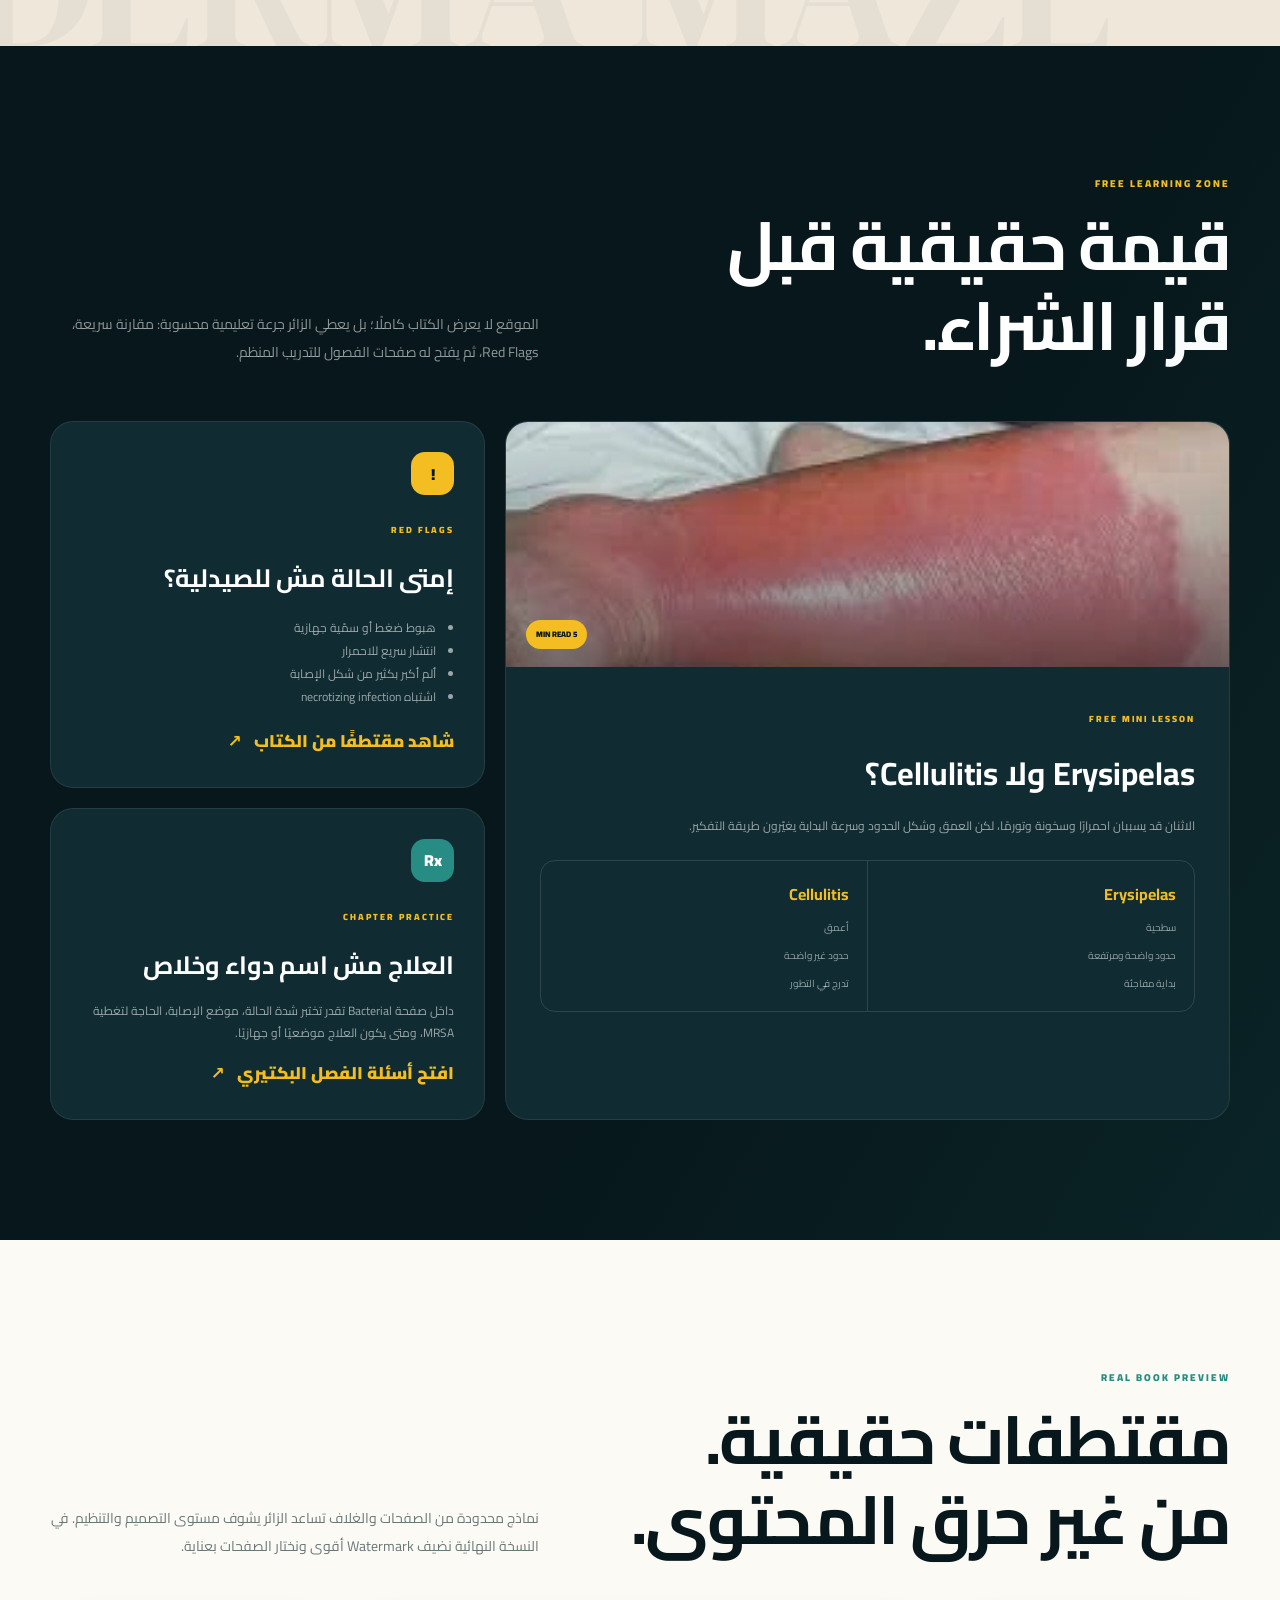
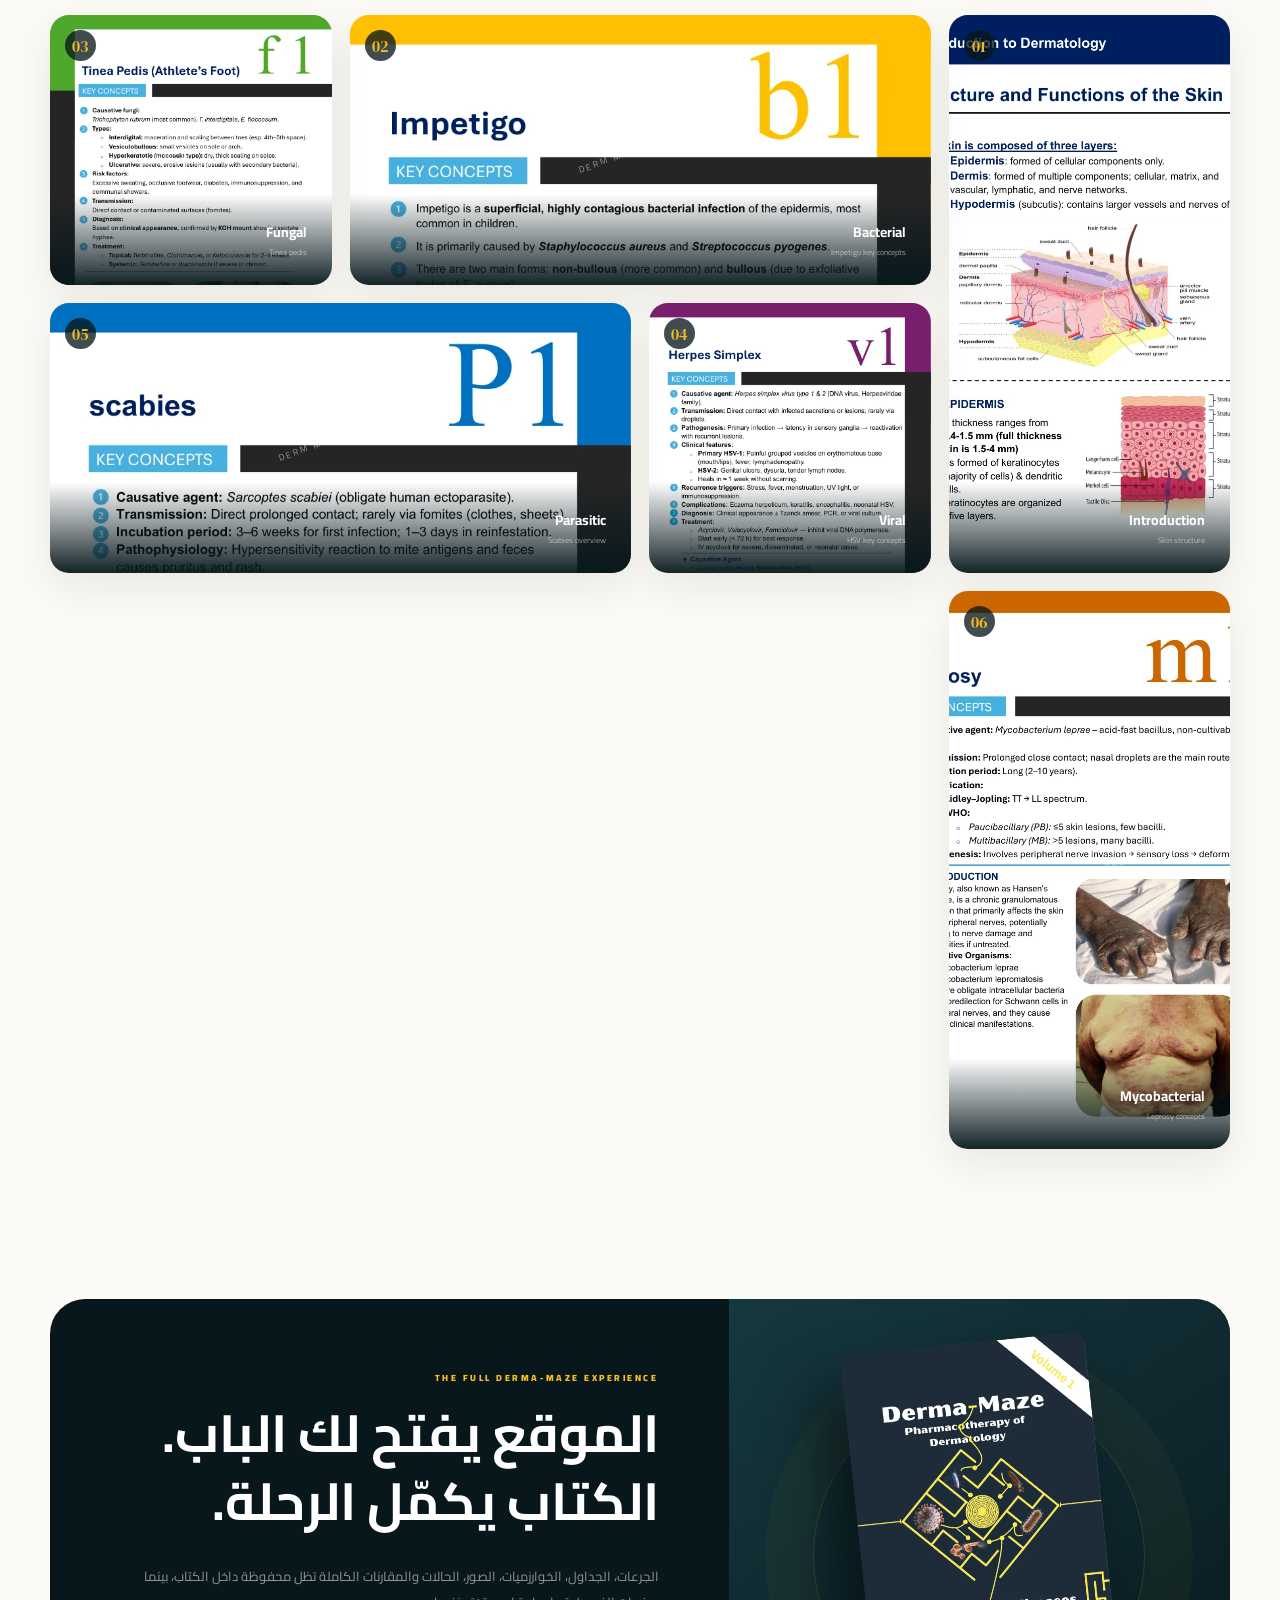
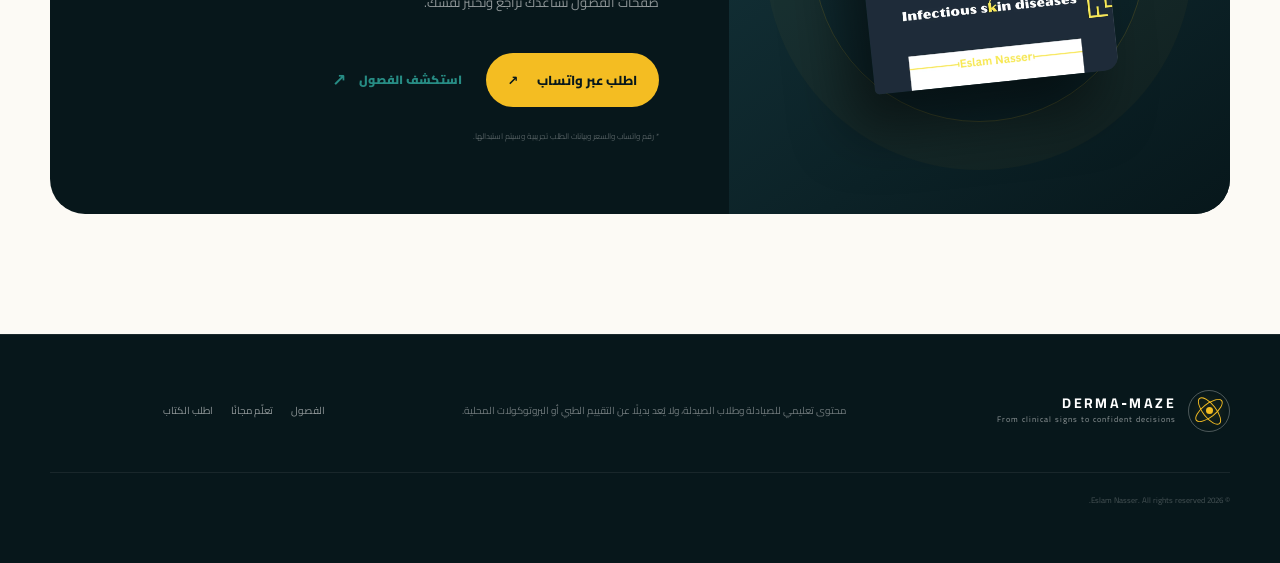
==== commit 315832a1: "Add files via upload" ====
--- a/index.html
+++ b/index.html
@@ -4,8 +4,12 @@
   <meta charset="utf-8" />
   <meta name="viewport" content="width=device-width, initial-scale=1" />
   <meta name="theme-color" content="#07171b" />
-  <meta name="description" content="Derma-Maze — موقع ثنائي اللغة لكتاب Pharmacotherapy of Dermatology." />
+  <meta name="description" content="Derma-Maze — موقع ثنائي اللغة لكتاب Pharmacotherapy of Dermatology، مع صفحات مستقلة للفصول وبنوك أسئلة تفاعلية." />
+  <meta property="og:title" content="Derma-Maze | Pharmacotherapy of Dermatology" />
+  <meta property="og:description" content="Six dermatology chapters, 675 bilingual questions, clinical cases, treatment challenges, and image-based review." />
+  <meta property="og:image" content="assets/cover-01.webp" />
   <title>Derma‑Maze | من العلامة إلى القرار</title>
+  <link rel="icon" href="assets/favicon.svg" type="image/svg+xml" />
   <link rel="preconnect" href="https://fonts.googleapis.com">
   <link rel="preconnect" href="https://fonts.gstatic.com" crossorigin>
   <link href="https://fonts.googleapis.com/css2?family=Cairo:wght@400;500;600;700;800;900&family=DM+Serif+Display&family=Inter:wght@400;500;600;700;800&display=swap" rel="stylesheet">
@@ -27,8 +31,8 @@
       </div>
       <nav id="mainNav">
         <a href="#chapters" data-i18n="nav.chapters">الفصول</a>
+        <a href="#inside" data-i18n="nav.inside">داخل التجربة</a>
         <a href="#free" data-i18n="nav.free">تعلّم مجانًا</a>
-        <a href="clinical-lab.html" data-i18n="nav.lab">Clinical Lab</a>
         <a href="#preview" data-i18n="nav.preview">مقتطفات</a>
         <a href="#buy" class="nav-buy"><span data-i18n="nav.order">اطلب الكتاب</span> <em>↗</em></a>
       </nav>
@@ -42,22 +46,22 @@
         <div class="hero-copy reveal">
           <div class="kicker"><span></span><b data-i18n="hero.kicker">PHARMACOTHERAPY, MADE VISUAL</b></div>
           <h1 data-i18n-html="hero.title">مش بس تحفظ المرض.<br><strong>اتعلّم تفكّر فيه.</strong></h1>
-          <p data-i18n-html="hero.text">موقع مرافق لكتاب <b>Derma‑Maze — Volume 1</b> يجمع المقتطفات، الـCases، أسئلة العلاج، والشرح المجاني في تجربة عربية وإنجليزية فخمة.</p>
+          <p data-i18n-html="hero.text">موقع مرافق لكتاب <b>Derma‑Maze — Volume 1</b> يحوّل كل فصل إلى تجربة مستقلة: خريطة موضوعات، كيسات، أسئلة علاج، وصور سريرية بالعربي والإنجليزي.</p>
           <div class="hero-actions">
-            <a class="button primary" href="clinical-lab.html"><span data-i18n="hero.ctaLab">ادخل الـClinical Lab</span> <span>←</span></a>
-            <a class="button ghost" href="#chapters" data-i18n="hero.ctaChapters">استكشف الفصول</a>
+            <a class="button primary" href="#chapters"><span data-i18n="hero.ctaChapters">استكشف الفصول</span> <span>←</span></a>
+            <a class="button ghost" href="#preview" data-i18n="hero.ctaPreview">شاهد مقتطفات الكتاب</a>
           </div>
           <div class="micro-proof">
-            <div><b>06</b><span data-i18n="hero.stat1">أقسام رئيسية</span></div><i></i>
-            <div><b>AR/EN</b><span data-i18n="hero.stat2">تجربة ثنائية اللغة</span></div><i></i>
-            <div><b>3×</b><span data-i18n="hero.stat3">MCQs · Cases · Rx</span></div>
+            <div><b>06</b><span data-i18n="hero.stat1">فصول مستقلة</span></div><i></i>
+            <div><b>675</b><span data-i18n="hero.statQuestions">سؤالًا تفاعليًا</span></div><i></i>
+            <div><b>AR/EN</b><span data-i18n="hero.stat2">تجربة ثنائية اللغة</span></div>
           </div>
         </div>
 
         <div class="hero-art reveal">
           <div class="book-shadow"></div>
           <div class="book-wrap full-book">
-            <img src="assets/book/cover-01.webp" alt="غلاف كتاب Derma-Maze" />
+            <img src="assets/cover-01.webp" alt="غلاف كتاب Derma-Maze" />
             <span class="book-edge"></span>
             <span class="watermark">OFFICIAL PREVIEW</span>
           </div>
@@ -70,17 +74,51 @@
     </section>
 
     <section class="marquee" aria-hidden="true">
-      <div><span>CLINICAL IMAGES</span><i>✦</i><span>DRUG TABLES</span><i>✦</i><span>CASES</span><i>✦</i><span>TREATMENT QUESTIONS</span><i>✦</i><span>RED FLAGS</span><i>✦</i><span>BILINGUAL LEARNING</span><i>✦</i></div>
-    </section>
-
-    <section class="section chapter-universe" id="chapters">
+      <div><span>675 QUESTIONS</span><i>✦</i><span>200 CLINICAL CASES</span><i>✦</i><span>145 TREATMENT CHALLENGES</span><i>✦</i><span>85 IMAGE QUESTIONS</span><i>✦</i><span>6 CHAPTERS</span><i>✦</i><span>ARABIC + ENGLISH</span><i>✦</i></div>
+    </section>
+
+    <section class="section chapter-showcase" id="chapters">
+      <div class="chapter-ambient chapter-ambient-one"></div>
+      <div class="chapter-ambient chapter-ambient-two"></div>
+      <div class="shell chapter-showcase-head">
+        <header class="section-head light reveal">
+          <div><span class="eyebrow" data-i18n="chapters.eyebrow">EXPLORE THE MAZE</span><h2 data-i18n-html="chapters.title">كل رقم باب.<br>وكل باب رحلة مختلفة.</h2></div>
+          <p data-i18n="chapters.text">تنقّل يمينًا ويسارًا بين الفصول. الرقم الكبير يحدد موقعك في الرحلة، وكل Chapter له لونه وأسئلته وصفحته المستقلة.</p>
+        </header>
+      </div>
+
+      <div class="chapter-carousel-shell reveal">
+        <button class="chapter-arrow chapter-prev" id="chapterPrev" type="button" aria-label="Previous chapter"><span>→</span></button>
+        <div class="chapter-rail" id="chapterCards" tabindex="0" aria-label="Derma-Maze chapters"></div>
+        <button class="chapter-arrow chapter-next" id="chapterNext" type="button" aria-label="Next chapter"><span>←</span></button>
+      </div>
+
+      <div class="shell chapter-carousel-footer">
+        <div class="chapter-progress-track"><i id="chapterProgress"></i></div>
+        <div class="chapter-counter"><span data-i18n="chapters.drag">اسحب أو استخدم الأسهم</span><b id="chapterCounter">01 / 06</b></div>
+      </div>
+    </section>
+
+    <section class="section inside-book" id="inside">
       <div class="shell">
         <header class="section-head reveal">
-          <div><span class="eyebrow" data-i18n="chapters.eyebrow">BOOK UNIVERSE</span><h2 data-i18n-html="chapters.title">ستة أبواب.<br>هوية واحدة قوية.</h2></div>
-          <p data-i18n="chapters.text">كل فصل له لونه وشخصيته، لكن يفضل جزءًا من نفس العالم البصري: كحلي داكن، تفاصيل ذهبية، صور سريرية، ومحتوى يفتح شهية القارئ من غير ما يحرق الكتاب.</p>
-        </header>
-
-        <div class="chapter-premium-grid" id="chapterCards"></div>
+          <div><span class="eyebrow" data-i18n="inside.eyebrow">WHAT LIVES INSIDE</span><h2 data-i18n-html="inside.title">مش مجرد صفحات.<br>دي منظومة مذاكرة كاملة.</h2></div>
+          <p data-i18n="inside.text">كل فصل مقسّم حسب الموضوع، ومعاه Study Mode وExam Mode وحفظ للتقدم وفلترة ذكية؛ عشان تدخل مباشرة على الجزء اللي محتاجه.</p>
+        </header>
+
+        <div class="inside-metrics reveal">
+          <article><span>QUESTION BANK</span><b>675</b><small data-i18n="inside.questions">سؤالًا ثنائي اللغة</small></article>
+          <article><span>CLINICAL CASES</span><b>200</b><small data-i18n="inside.cases">حالة للتفكير السريري</small></article>
+          <article><span>TREATMENT</span><b>145</b><small data-i18n="inside.treatment">تحديًا لاختيار العلاج</small></article>
+          <article><span>IMAGE-BASED</span><b>85</b><small data-i18n="inside.images">سؤالًا بصور سريرية</small></article>
+        </div>
+
+        <div class="inside-features">
+          <article class="inside-feature reveal"><span>01</span><div><small>TOPIC MAP</small><h3 data-i18n="inside.f1Title">كل مرض في مكانه</h3><p data-i18n="inside.f1Text">ادخل على Topic محدد بدل ما تلف داخل الفصل كله.</p></div></article>
+          <article class="inside-feature reveal"><span>02</span><div><small>STUDY / EXAM</small><h3 data-i18n="inside.f2Title">ذاكر أو اختبر نفسك</h3><p data-i18n="inside.f2Text">شاهد التفسير فورًا أو أخفِ الحلول لحد نهاية الامتحان.</p></div></article>
+          <article class="inside-feature reveal"><span>03</span><div><small>SMART FILTERS</small><h3 data-i18n="inside.f3Title">فلترة على مزاجك</h3><p data-i18n="inside.f3Text">حسب الموضوع، نوع السؤال، الصعوبة، أو كلمة بحث.</p></div></article>
+          <article class="inside-feature reveal"><span>04</span><div><small>LOCAL PROGRESS</small><h3 data-i18n="inside.f4Title">كمّل من مكانك</h3><p data-i18n="inside.f4Text">إجاباتك والنتيجة والمحفوظات تفضل موجودة على نفس الجهاز.</p></div></article>
+        </div>
       </div>
     </section>
 
@@ -88,12 +126,12 @@
       <div class="shell">
         <header class="section-head light reveal">
           <div><span class="eyebrow" data-i18n="free.eyebrow">FREE LEARNING ZONE</span><h2 data-i18n-html="free.title">قيمة حقيقية قبل<br>قرار الشراء.</h2></div>
-          <p data-i18n="free.text">الموقع لا يعرض الكتاب كاملًا؛ بل يعطي الزائر جرعة تعليمية محسوبة: مقارنة سريعة، Red Flags، Case قصيرة، ثم يترك التفاصيل والجداول الكاملة للنسخة المطبوعة.</p>
+          <p data-i18n="free.text">الموقع لا يعرض الكتاب كاملًا؛ بل يعطي الزائر جرعة تعليمية محسوبة: مقارنة سريعة، Red Flags، ثم يفتح له صفحات الفصول للتدريب المنظم.</p>
         </header>
 
         <div class="free-grid premium-free-grid">
           <article class="lesson-card lesson-large reveal">
-            <div class="lesson-cover"><img src="assets/img/cellulitis.webp" alt="Cellulitis"><span>5 MIN READ</span></div>
+            <div class="lesson-cover"><img src="assets/cellulitis.webp" alt="Cellulitis" loading="lazy"><span>5 MIN READ</span></div>
             <div class="lesson-body">
               <small data-i18n="free.lessonLabel">FREE MINI LESSON</small>
               <h3 data-i18n="free.lessonTitle">Erysipelas ولا Cellulitis؟</h3>
@@ -108,37 +146,14 @@
           <article class="lesson-card reveal">
             <div class="mini-icon">!</div><small>RED FLAGS</small><h3 data-i18n="free.redTitle">إمتى الحالة مش للصيدلية؟</h3>
             <ul><li data-i18n="free.red1">هبوط ضغط أو سمّية جهازية</li><li data-i18n="free.red2">انتشار سريع للاحمرار</li><li data-i18n="free.red3">ألم أكبر بكثير من شكل الإصابة</li><li data-i18n="free.red4">اشتباه necrotizing infection</li></ul>
-            <button class="text-button preview-trigger" data-preview="assets/book/bacterial-15.webp"><span data-i18n="free.preview">شاهد مقتطفًا من الكتاب</span> <span>↗</span></button>
+            <button class="text-button preview-trigger" data-preview="assets/bacterial-15.webp"><span data-i18n="free.preview">شاهد مقتطفًا من الكتاب</span> <span>↗</span></button>
           </article>
 
           <article class="lesson-card reveal">
-            <div class="mini-icon teal">Rx</div><small>TREATMENT MAP</small><h3 data-i18n="free.rxTitle">العلاج مش اسم دواء وخلاص</h3>
-            <p data-i18n="free.rxText">في الـClinical Lab ستجاوب عن شدة الحالة، موضع الإصابة، الحاجة لتغطية MRSA، ومتى يكون العلاج موضعيًا أو جهازيًا.</p>
-            <a class="text-button" href="clinical-lab.html?mode=treatment"><span data-i18n="free.rxCta">جرّب أسئلة العلاج</span> <span>↗</span></a>
+            <div class="mini-icon teal">Rx</div><small>CHAPTER PRACTICE</small><h3 data-i18n="free.rxTitle">العلاج مش اسم دواء وخلاص</h3>
+            <p data-i18n="free.rxText">داخل صفحة Bacterial تقدر تختبر شدة الحالة، موضع الإصابة، الحاجة لتغطية MRSA، ومتى يكون العلاج موضعيًا أو جهازيًا.</p>
+            <a class="text-button" href="bacterial.html#question-bank"><span data-i18n="free.rxCta">افتح أسئلة الفصل البكتيري</span> <span>↗</span></a>
           </article>
-        </div>
-      </div>
-    </section>
-
-    <section class="section lab-teaser">
-      <div class="shell lab-teaser-grid reveal">
-        <div class="lab-copy">
-          <span class="eyebrow">DERMA‑MAZE CLINICAL LAB</span>
-          <h2 data-i18n-html="lab.title">صفحة معمولة<br>عشان تختبر تفكيرك.</h2>
-          <p data-i18n="lab.text">اختار بين MCQs سريعة، Clinical Cases، أو Treatment Challenges. فلتر حسب الفصل، شاهد تفسير كل إجابة، وتابع نتيجتك لحظة بلحظة.</p>
-          <div class="lab-features">
-            <span><i>01</i><b data-i18n="lab.f1">أسئلة تشخيص</b></span>
-            <span><i>02</i><b data-i18n="lab.f2">كيسات إكلينيكية</b></span>
-            <span><i>03</i><b data-i18n="lab.f3">اختيارات علاجية</b></span>
-          </div>
-          <a href="clinical-lab.html" class="button primary"><span data-i18n="lab.cta">ابدأ التحدي</span> <span>←</span></a>
-        </div>
-        <div class="lab-mockup">
-          <div class="mock-top"><span>CASE 03 / 06</span><i></i></div>
-          <small>CHOOSE THE BEST NEXT STEP</small>
-          <h3 data-i18n="lab.mockQ">طفل لديه honey-colored crusts محدودة حول الفم. ما أنسب بداية علاجية؟</h3>
-          <div><button>Topical mupirocin</button><button>IV vancomycin</button><button>Oral fluoroquinolone</button></div>
-          <p><b>Clinical reasoning:</b> <span data-i18n="lab.mockExp">الإصابة المحدودة تناسبها المعالجة الموضعية، بينما الانتشار الواسع يحتاج تقييمًا للعلاج الجهازي.</span></p>
         </div>
       </div>
     </section>
@@ -147,24 +162,24 @@
       <div class="shell">
         <header class="section-head reveal">
           <div><span class="eyebrow" data-i18n="preview.eyebrow">REAL BOOK PREVIEW</span><h2 data-i18n-html="preview.title">مقتطفات حقيقية.<br>من غير حرق المحتوى.</h2></div>
-          <p data-i18n="preview.text">نماذج محدودة من الصفحات والغلاف تساعد الزائر يشوف مستوى التصميم والتنظيم. في النسخة النهائية نضيف Watermark أقوى ونختار الصفحات بعناية.</p>
+          <p data-i18n="preview.text">نماذج محدودة من الصفحات والغلاف تساعد الزائر يشوف مستوى التصميم والتنظيم، بينما المحتوى الكامل يظل محفوظًا داخل الكتاب.</p>
         </header>
         <div class="page-gallery book-wide-gallery">
-          <button class="page-card tall reveal preview-trigger" data-preview="assets/book/intro-02.webp"><img src="assets/book/intro-02.webp" alt="Introduction"><span><b>Introduction</b><small>Skin structure</small></span><i>01</i></button>
-          <button class="page-card wide reveal preview-trigger" data-preview="assets/book/bacterial-04.webp"><img src="assets/book/bacterial-04.webp" alt="Impetigo"><span><b>Bacterial</b><small>Impetigo key concepts</small></span><i>02</i></button>
-          <button class="page-card reveal preview-trigger" data-preview="assets/book/fungal-05.webp"><img src="assets/book/fungal-05.webp" alt="Tinea pedis"><span><b>Fungal</b><small>Tinea pedis</small></span><i>03</i></button>
-          <button class="page-card reveal preview-trigger" data-preview="assets/book/viral-04.webp"><img src="assets/book/viral-04.webp" alt="Herpes simplex"><span><b>Viral</b><small>HSV key concepts</small></span><i>04</i></button>
-          <button class="page-card wide reveal preview-trigger" data-preview="assets/book/parasitic-04.webp"><img src="assets/book/parasitic-04.webp" alt="Scabies"><span><b>Parasitic</b><small>Scabies overview</small></span><i>05</i></button>
-          <button class="page-card tall reveal preview-trigger" data-preview="assets/book/myco-04.webp"><img src="assets/book/myco-04.webp" alt="Leprosy"><span><b>Mycobacterial</b><small>Leprosy concepts</small></span><i>06</i></button>
+          <button class="page-card tall reveal preview-trigger" data-preview="assets/intro-02.webp"><img src="assets/intro-02.webp" alt="Introduction" loading="lazy"><span><b>Introduction</b><small>Skin structure</small></span><i>01</i></button>
+          <button class="page-card wide reveal preview-trigger" data-preview="assets/bacterial-04.webp"><img src="assets/bacterial-04.webp" alt="Impetigo" loading="lazy"><span><b>Bacterial</b><small>Impetigo key concepts</small></span><i>02</i></button>
+          <button class="page-card reveal preview-trigger" data-preview="assets/fungal-05.webp"><img src="assets/fungal-05.webp" alt="Tinea pedis" loading="lazy"><span><b>Fungal</b><small>Tinea pedis</small></span><i>03</i></button>
+          <button class="page-card reveal preview-trigger" data-preview="assets/viral-04.webp"><img src="assets/viral-04.webp" alt="Herpes simplex" loading="lazy"><span><b>Viral</b><small>HSV key concepts</small></span><i>04</i></button>
+          <button class="page-card wide reveal preview-trigger" data-preview="assets/parasitic-04.webp"><img src="assets/parasitic-04.webp" alt="Scabies" loading="lazy"><span><b>Parasitic</b><small>Scabies overview</small></span><i>05</i></button>
+          <button class="page-card tall reveal preview-trigger" data-preview="assets/myco-04.webp"><img src="assets/myco-04.webp" alt="Leprosy" loading="lazy"><span><b>Mycobacterial</b><small>Leprosy concepts</small></span><i>06</i></button>
         </div>
       </div>
     </section>
 
     <section class="section buy" id="buy">
       <div class="shell buy-card reveal">
-        <div class="buy-art"><img src="assets/book/cover-01.webp" alt="غلاف Derma-Maze"><div></div></div>
-        <div class="buy-copy"><span>THE FULL DERMA‑MAZE EXPERIENCE</span><h2 data-i18n-html="buy.title">الموقع يفتح لك الباب.<br>الكتاب يكمّل الرحلة.</h2><p data-i18n="buy.text">الجرعات، الجداول، الخوارزميات، الصور، الحالات والمقارنات الكاملة تظل محفوظة داخل الكتاب، بينما الموقع يبني حوله مجتمعًا تعليميًا مستمرًا.</p>
-          <div class="buy-actions"><a class="button gold" href="https://wa.me/201000000000?text=مرحباً، أريد معرفة تفاصيل كتاب Derma-Maze" target="_blank" rel="noopener"><span data-i18n="buy.cta">اطلب عبر واتساب</span> <span>↗</span></a><a href="clinical-lab.html" class="text-button" data-i18n="buy.lab">جرّب الـClinical Lab</a></div>
+        <div class="buy-art"><img src="assets/cover-01.webp" alt="غلاف Derma-Maze" loading="lazy"><div></div></div>
+        <div class="buy-copy"><span>THE FULL DERMA‑MAZE EXPERIENCE</span><h2 data-i18n-html="buy.title">الموقع يفتح لك الباب.<br>الكتاب يكمّل الرحلة.</h2><p data-i18n="buy.text">الجرعات، الجداول، الخوارزميات، الصور، الحالات والمقارنات الكاملة تظل محفوظة داخل الكتاب، بينما صفحات الفصول تساعدك تراجع وتختبر نفسك.</p>
+          <div class="buy-actions"><a class="button gold" href="https://wa.me/201000000000?text=مرحباً، أريد معرفة تفاصيل كتاب Derma-Maze" target="_blank" rel="noopener"><span data-i18n="buy.cta">اطلب عبر واتساب</span> <span>↗</span></a><a href="#chapters" class="text-button"><span data-i18n="buy.explore">استكشف الفصول</span> <span>↗</span></a></div>
           <small class="replace-note" data-i18n="buy.note">* رقم واتساب والسعر وبيانات الطلب تجريبية وسيتم استبدالها.</small>
         </div>
       </div>
@@ -175,7 +190,7 @@
     <div class="shell footer-grid">
       <a class="logo footer-logo" href="#home"><span class="logo-orbit"><i></i></span><span class="logo-type"><b>DERMA‑MAZE</b><small>From clinical signs to confident decisions</small></span></a>
       <p data-i18n="footer.disclaimer">محتوى تعليمي للصيادلة وطلاب الصيدلة، ولا يُعد بديلًا عن التقييم الطبي أو البروتوكولات المحلية.</p>
-      <div><a href="#free" data-i18n="nav.free">المحتوى المجاني</a><a href="clinical-lab.html">Clinical Lab</a><a href="#buy" data-i18n="nav.order">اطلب الكتاب</a></div>
+      <div><a href="#chapters" data-i18n="nav.chapters">الفصول</a><a href="#free" data-i18n="nav.free">المحتوى المجاني</a><a href="#buy" data-i18n="nav.order">اطلب الكتاب</a></div>
       <small>© 2026 Eslam Nasser. All rights reserved.</small>
     </div>
   </footer>
--- a/styles.css
+++ b/styles.css
@@ -26,3 +26,255 @@
 
 @media(max-width:980px){.chapter-premium-grid{grid-template-columns:1fr 1fr}.lab-teaser-grid,.lab-hero-grid{grid-template-columns:1fr}.lab-orbit{width:360px;height:360px;margin-top:30px}.practice-layout{grid-template-columns:1fr}.lab-sidebar{position:relative;top:auto;display:grid;grid-template-columns:150px 1fr 1fr;gap:10px;align-items:center}.lab-sidebar .score-ring{grid-row:1/4;margin:0}.lab-sidebar p,.reset-btn{grid-column:2/4}.mode-switch{margin-top:-100px}.chapter-results{grid-template-columns:1fr 1fr}.book-wide-gallery{grid-template-columns:repeat(2,1fr)}}
 @media(max-width:620px){.chapter-premium-grid{grid-template-columns:1fr}.book-hero .full-book{width:220px;height:313px}.lab-teaser-grid{display:block}.lab-copy,.lab-mockup{padding:32px 25px}.lab-copy h2{font-size:39px}.lab-features{display:grid;grid-template-columns:1fr}.lab-hero{min-height:760px;padding-top:110px}.lab-hero h1{font-size:50px}.lab-orbit{width:275px;height:275px}.orbit-core{width:84px;height:84px;font-size:36px}.o1{top:18px;left:95px}.o2{bottom:40px;right:-5px}.o3{bottom:55px;left:-10px}.lab-hero-stats{gap:20px}.mode-switch{grid-template-columns:1fr;margin-top:-80px}.mode-switch button{border-left:0;border-bottom:1px solid var(--line)}.practice-card{padding:28px 20px;min-height:680px}.practice-card h2{font-size:23px}.lab-options{grid-template-columns:1fr}.lab-sidebar{grid-template-columns:120px 1fr}.lab-sidebar .score-ring{width:115px;height:115px}.lab-sidebar p,.reset-btn{grid-column:1/-1}.chapter-results{grid-template-columns:1fr}.book-wide-gallery{grid-template-columns:1fr}.nav-actions-premium{margin-right:auto}body[dir="ltr"] .nav-actions-premium{margin-right:0;margin-left:auto}}
+
+/* ===== HOME V4 · CINEMATIC CHAPTER RAIL ===== */
+.chapter-showcase{
+  position:relative;
+  overflow:hidden;
+  background:#020607;
+  color:#fff;
+  padding:125px 0 95px;
+  isolation:isolate
+}
+.chapter-showcase:before{
+  content:"";
+  position:absolute;
+  inset:0;
+  z-index:-3;
+  background:
+    linear-gradient(90deg,rgba(255,255,255,.025) 1px,transparent 1px),
+    linear-gradient(rgba(255,255,255,.025) 1px,transparent 1px);
+  background-size:72px 72px;
+  mask-image:linear-gradient(to bottom,transparent,#000 18%,#000 82%,transparent)
+}
+.chapter-ambient{position:absolute;border-radius:50%;filter:blur(18px);opacity:.42;z-index:-2;pointer-events:none}
+.chapter-ambient-one{width:620px;height:620px;right:-310px;top:5%;background:radial-gradient(circle,rgba(176,82,160,.32),transparent 68%)}
+.chapter-ambient-two{width:580px;height:580px;left:-290px;bottom:-150px;background:radial-gradient(circle,rgba(36,168,199,.28),transparent 68%)}
+.chapter-showcase-head{position:relative;z-index:2}
+.chapter-showcase .section-head{margin-bottom:24px}
+.chapter-showcase .section-head .eyebrow{color:var(--gold)}
+.chapter-showcase .section-head p{color:rgba(255,255,255,.56)}
+.chapter-carousel-shell{position:relative;width:100%;z-index:2}
+.chapter-rail{
+  display:flex;
+  gap:72px;
+  width:100%;
+  overflow-x:auto;
+  overscroll-behavior-inline:contain;
+  scroll-snap-type:x mandatory;
+  scroll-padding-inline:9vw;
+  scrollbar-width:none;
+  padding:42px 9vw 72px;
+  direction:inherit
+}
+.chapter-rail::-webkit-scrollbar{display:none}
+.chapter-slide{
+  --accent:#f4bd22;
+  flex:0 0 min(1020px,82vw);
+  min-height:510px;
+  position:relative;
+  display:grid;
+  grid-template-columns:minmax(270px,.78fr) minmax(390px,1.22fr);
+  align-items:center;
+  gap:48px;
+  padding:44px 55px;
+  border-radius:36px;
+  border:1px solid rgba(255,255,255,.12);
+  background:
+    linear-gradient(135deg,rgba(255,255,255,.075),rgba(255,255,255,.018) 58%),
+    rgba(6,18,21,.82);
+  box-shadow:0 45px 110px rgba(0,0,0,.45),inset 0 1px rgba(255,255,255,.06);
+  scroll-snap-align:center;
+  overflow:hidden;
+  isolation:isolate
+}
+.chapter-slide:before{
+  content:"";
+  position:absolute;
+  inset:0;
+  z-index:-2;
+  background:radial-gradient(circle at 20% 50%,color-mix(in srgb,var(--accent) 22%,transparent),transparent 42%)
+}
+.chapter-slide:after{
+  content:"";
+  position:absolute;
+  inset:auto 0 0;
+  height:5px;
+  background:linear-gradient(90deg,transparent,var(--accent),transparent);
+  opacity:.85
+}
+.chapter-slide.reverse:before{background:radial-gradient(circle at 80% 50%,color-mix(in srgb,var(--accent) 22%,transparent),transparent 42%)}
+.chapter-giant-number{
+  position:absolute;
+  inset-inline-start:-18px;
+  top:50%;
+  transform:translateY(-52%);
+  z-index:-1;
+  font-family:"DM Serif Display",serif;
+  font-size:clamp(230px,24vw,390px);
+  line-height:.72;
+  letter-spacing:-25px;
+  color:transparent;
+  background:linear-gradient(180deg,#fff 0%,#bdb6c1 38%,var(--accent) 92%);
+  -webkit-background-clip:text;
+  background-clip:text;
+  opacity:.3;
+  filter:drop-shadow(0 18px 28px rgba(0,0,0,.4));
+  pointer-events:none;
+  user-select:none
+}
+.chapter-slide.reverse .chapter-giant-number{inset-inline-start:auto;inset-inline-end:-18px}
+.chapter-slide-visual{position:relative;display:grid;place-items:center;min-height:405px;z-index:2}
+.chapter-slide.reverse .chapter-slide-visual{order:2}
+.chapter-slide.reverse .chapter-slide-copy{order:1}
+.chapter-poster-glow{
+  position:absolute;
+  width:270px;
+  height:340px;
+  border-radius:45%;
+  background:var(--accent);
+  filter:blur(75px);
+  opacity:.18
+}
+.chapter-slide-visual img{
+  position:relative;
+  width:255px;
+  height:365px;
+  object-fit:cover;
+  display:block;
+  border-radius:8px 22px 22px 8px;
+  box-shadow:-22px 28px 65px rgba(0,0,0,.52),0 0 0 1px rgba(255,255,255,.11);
+  transform:rotate(-2deg);
+  transition:transform .45s ease,filter .45s ease
+}
+.chapter-slide.reverse .chapter-slide-visual img{transform:rotate(2deg)}
+.chapter-slide:hover .chapter-slide-visual img{transform:rotate(0) translateY(-8px);filter:saturate(1.08)}
+.chapter-poster-label{
+  position:absolute;
+  bottom:10px;
+  background:#020607;
+  color:#fff;
+  border:1px solid rgba(255,255,255,.14);
+  border-radius:999px;
+  padding:8px 13px;
+  font-size:8px;
+  letter-spacing:1.8px;
+  font-weight:900
+}
+.chapter-slide-copy{position:relative;z-index:3;max-width:560px}
+.chapter-slide-kicker{display:flex;align-items:center;gap:12px;color:var(--accent);font-size:10px;font-weight:900;letter-spacing:2.2px}
+.chapter-slide-kicker i{width:42px;height:1px;background:var(--accent)}
+.chapter-slide-copy h3{font-size:clamp(36px,4.4vw,62px);line-height:1.06;letter-spacing:-1.8px;margin:17px 0 18px;max-width:610px}
+.chapter-slide-copy>p{margin:0;max-width:590px;color:rgba(255,255,255,.58);font-size:14px;line-height:2}
+.chapter-topic-pills{display:flex;flex-wrap:wrap;gap:8px;margin:24px 0}
+.chapter-topic-pills span{border:1px solid color-mix(in srgb,var(--accent) 42%,rgba(255,255,255,.14));background:color-mix(in srgb,var(--accent) 9%,transparent);border-radius:999px;padding:7px 11px;font-size:8px;color:rgba(255,255,255,.75)}
+.chapter-stat-line{display:flex;align-items:center;gap:16px;margin:27px 0 30px}
+.chapter-stat-line>span{display:grid}
+.chapter-stat-line b{font-family:"DM Serif Display",serif;font-size:30px;line-height:1;color:#fff;font-weight:400}
+.chapter-stat-line small{font-size:8px;color:rgba(255,255,255,.42);margin-top:5px}
+.chapter-stat-line>i{width:1px;height:35px;background:rgba(255,255,255,.12)}
+.chapter-open-button{display:inline-flex;align-items:center;justify-content:space-between;gap:40px;min-width:225px;padding:14px 18px;border-radius:999px;background:var(--accent);color:#07171b;font-size:11px;font-weight:900;box-shadow:0 15px 40px color-mix(in srgb,var(--accent) 24%,transparent);transition:.3s}
+.chapter-open-button b{font-size:18px}
+.chapter-open-button:hover{transform:translateY(-4px);filter:brightness(1.08)}
+.chapter-arrow{
+  position:absolute;
+  top:50%;
+  z-index:8;
+  width:58px;
+  height:58px;
+  border-radius:50%;
+  border:1px solid rgba(255,255,255,.19);
+  background:rgba(8,25,29,.82);
+  color:#fff;
+  display:grid;
+  place-items:center;
+  cursor:pointer;
+  backdrop-filter:blur(16px);
+  box-shadow:0 15px 40px rgba(0,0,0,.35);
+  transition:.25s
+}
+.chapter-arrow:hover{background:var(--gold);color:var(--ink);border-color:var(--gold);transform:translateY(-3px)}
+.chapter-arrow span{font-size:26px;line-height:1}
+.chapter-prev{right:24px}
+.chapter-next{left:24px}
+body[dir="ltr"] .chapter-prev{left:24px;right:auto}
+body[dir="ltr"] .chapter-next{right:24px;left:auto}
+body[dir="ltr"] .chapter-arrow span{transform:scaleX(-1)}
+.chapter-carousel-footer{display:flex;align-items:center;gap:25px;margin-top:2px}
+.chapter-progress-track{height:4px;flex:1;background:rgba(255,255,255,.09);border-radius:999px;overflow:hidden}
+.chapter-progress-track i{display:block;width:16.66%;height:100%;background:linear-gradient(90deg,var(--gold),var(--aqua));border-radius:999px;transition:width .35s ease}
+.chapter-counter{display:flex;align-items:center;gap:20px;color:rgba(255,255,255,.4);font-size:9px;letter-spacing:1px;white-space:nowrap}
+.chapter-counter b{font-family:"DM Serif Display",serif;font-size:25px;font-weight:400;color:#fff}
+
+/* ===== INSIDE THE EXPERIENCE ===== */
+.inside-book{position:relative;background:#eee7da;overflow:hidden}
+.inside-book:before{content:"DERMA MAZE";position:absolute;left:-30px;bottom:-65px;font-family:"DM Serif Display",serif;font-size:190px;color:rgba(7,23,27,.035);white-space:nowrap;pointer-events:none}
+.inside-metrics{display:grid;grid-template-columns:repeat(4,1fr);border:1px solid rgba(7,23,27,.12);border-radius:26px;overflow:hidden;background:rgba(255,255,255,.44);box-shadow:0 25px 70px rgba(7,23,27,.08)}
+.inside-metrics article{min-height:215px;padding:28px;display:flex;flex-direction:column;justify-content:space-between;border-inline-end:1px solid rgba(7,23,27,.1);position:relative;overflow:hidden}
+.inside-metrics article:last-child{border-inline-end:0}
+.inside-metrics article:after{content:"";position:absolute;width:100px;height:100px;border-radius:50%;right:-55px;bottom:-55px;background:var(--teal);opacity:.08}
+.inside-metrics article:nth-child(2):after{background:var(--gold)}
+.inside-metrics article:nth-child(3):after{background:#b052a0}
+.inside-metrics article:nth-child(4):after{background:#4aa9d8}
+.inside-metrics span{font-size:8px;letter-spacing:1.8px;color:var(--teal);font-weight:900}
+.inside-metrics b{font-family:"DM Serif Display",serif;font-size:72px;line-height:1;font-weight:400;letter-spacing:-3px}
+.inside-metrics small{font-size:10px;color:var(--muted)}
+.inside-features{display:grid;grid-template-columns:1fr 1fr;gap:16px;margin-top:22px}
+.inside-feature{background:var(--paper);border:1px solid rgba(7,23,27,.1);border-radius:22px;padding:28px;display:grid;grid-template-columns:70px 1fr;gap:20px;align-items:start;transition:.3s}
+.inside-feature:hover{transform:translateY(-5px);box-shadow:var(--shadow)}
+.inside-feature>span{font-family:"DM Serif Display",serif;font-size:48px;line-height:1;color:var(--gold)}
+.inside-feature small{font-size:8px;letter-spacing:1.6px;color:var(--teal);font-weight:900}
+.inside-feature h3{margin:7px 0 8px;font-size:21px}
+.inside-feature p{margin:0;color:var(--muted);font-size:11px;line-height:1.9}
+
+/* Clean home after removing the old standalone lab */
+.buy-actions{display:flex;align-items:center;gap:24px;flex-wrap:wrap}
+.buy-actions .text-button span:first-child{font-size:12px}
+
+@media(max-width:980px){
+  .chapter-rail{gap:35px;padding-inline:7vw;scroll-padding-inline:7vw}
+  .chapter-slide{flex-basis:88vw;grid-template-columns:250px 1fr;gap:30px;padding:38px;min-height:500px}
+  .chapter-slide-visual{min-height:360px}
+  .chapter-slide-visual img{width:220px;height:325px}
+  .chapter-slide-copy h3{font-size:43px}
+  .chapter-arrow{width:50px;height:50px}
+  .chapter-prev{right:10px}.chapter-next{left:10px}
+  body[dir="ltr"] .chapter-prev{left:10px;right:auto}body[dir="ltr"] .chapter-next{right:10px;left:auto}
+  .inside-metrics{grid-template-columns:1fr 1fr}
+  .inside-metrics article:nth-child(2){border-inline-end:0}
+  .inside-metrics article:nth-child(-n+2){border-bottom:1px solid rgba(7,23,27,.1)}
+}
+
+@media(max-width:680px){
+  .chapter-showcase{padding:95px 0 70px}
+  .chapter-showcase .section-head{margin-bottom:12px}
+  .chapter-rail{gap:18px;padding:25px 20px 54px;scroll-padding-inline:20px}
+  .chapter-slide{flex-basis:calc(100vw - 40px);min-height:660px;display:flex;flex-direction:column;gap:16px;padding:30px 22px 28px;border-radius:27px}
+  .chapter-slide.reverse .chapter-slide-visual,.chapter-slide.reverse .chapter-slide-copy{order:initial}
+  .chapter-slide-visual{min-height:300px;width:100%}
+  .chapter-slide-visual img,.chapter-slide.reverse .chapter-slide-visual img{width:184px;height:268px;transform:rotate(-2deg)}
+  .chapter-giant-number{font-size:205px;top:185px;inset-inline-start:-10px;letter-spacing:-15px;opacity:.27}
+  .chapter-slide.reverse .chapter-giant-number{inset-inline-start:auto;inset-inline-end:-10px}
+  .chapter-slide-copy{max-width:none;width:100%}
+  .chapter-slide-copy h3{font-size:34px;letter-spacing:-1px;margin:12px 0}
+  .chapter-slide-copy>p{font-size:11px;line-height:1.85}
+  .chapter-topic-pills{margin:17px 0}
+  .chapter-stat-line{margin:20px 0;gap:12px}
+  .chapter-stat-line b{font-size:25px}
+  .chapter-open-button{width:100%;min-width:0}
+  .chapter-arrow{display:none}
+  .chapter-carousel-footer{gap:13px}
+  .chapter-counter span{display:none}
+  .inside-metrics{grid-template-columns:1fr}
+  .inside-metrics article{min-height:170px;border-inline-end:0;border-bottom:1px solid rgba(7,23,27,.1)}
+  .inside-metrics article:last-child{border-bottom:0}
+  .inside-metrics b{font-size:60px}
+  .inside-features{grid-template-columns:1fr}
+  .inside-feature{grid-template-columns:52px 1fr;padding:23px 20px}
+  .inside-feature>span{font-size:39px}
+  .hero-actions{flex-direction:column;align-items:stretch}
+  .hero-actions .button{width:100%}
+  .micro-proof{gap:12px;justify-content:space-between}
+  .micro-proof b{font-size:24px}
+  .micro-proof span{font-size:8px}
+}
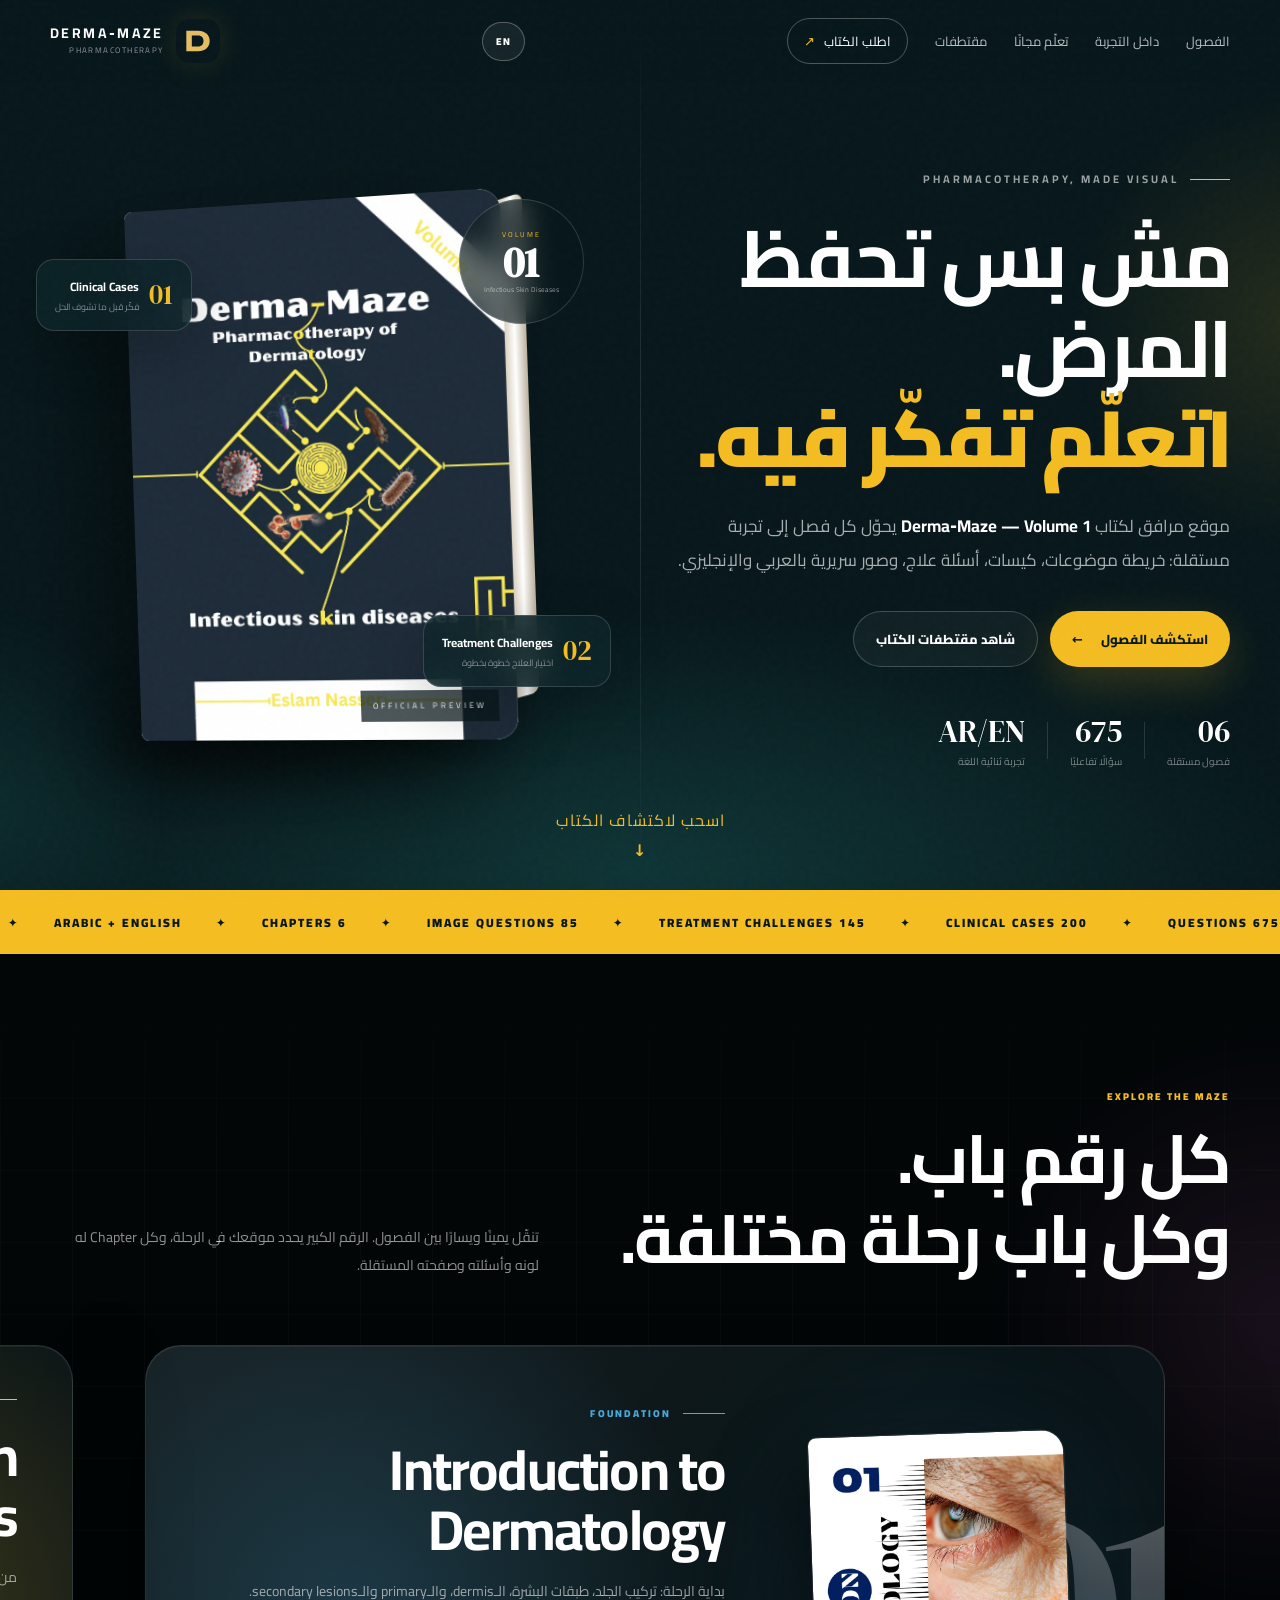
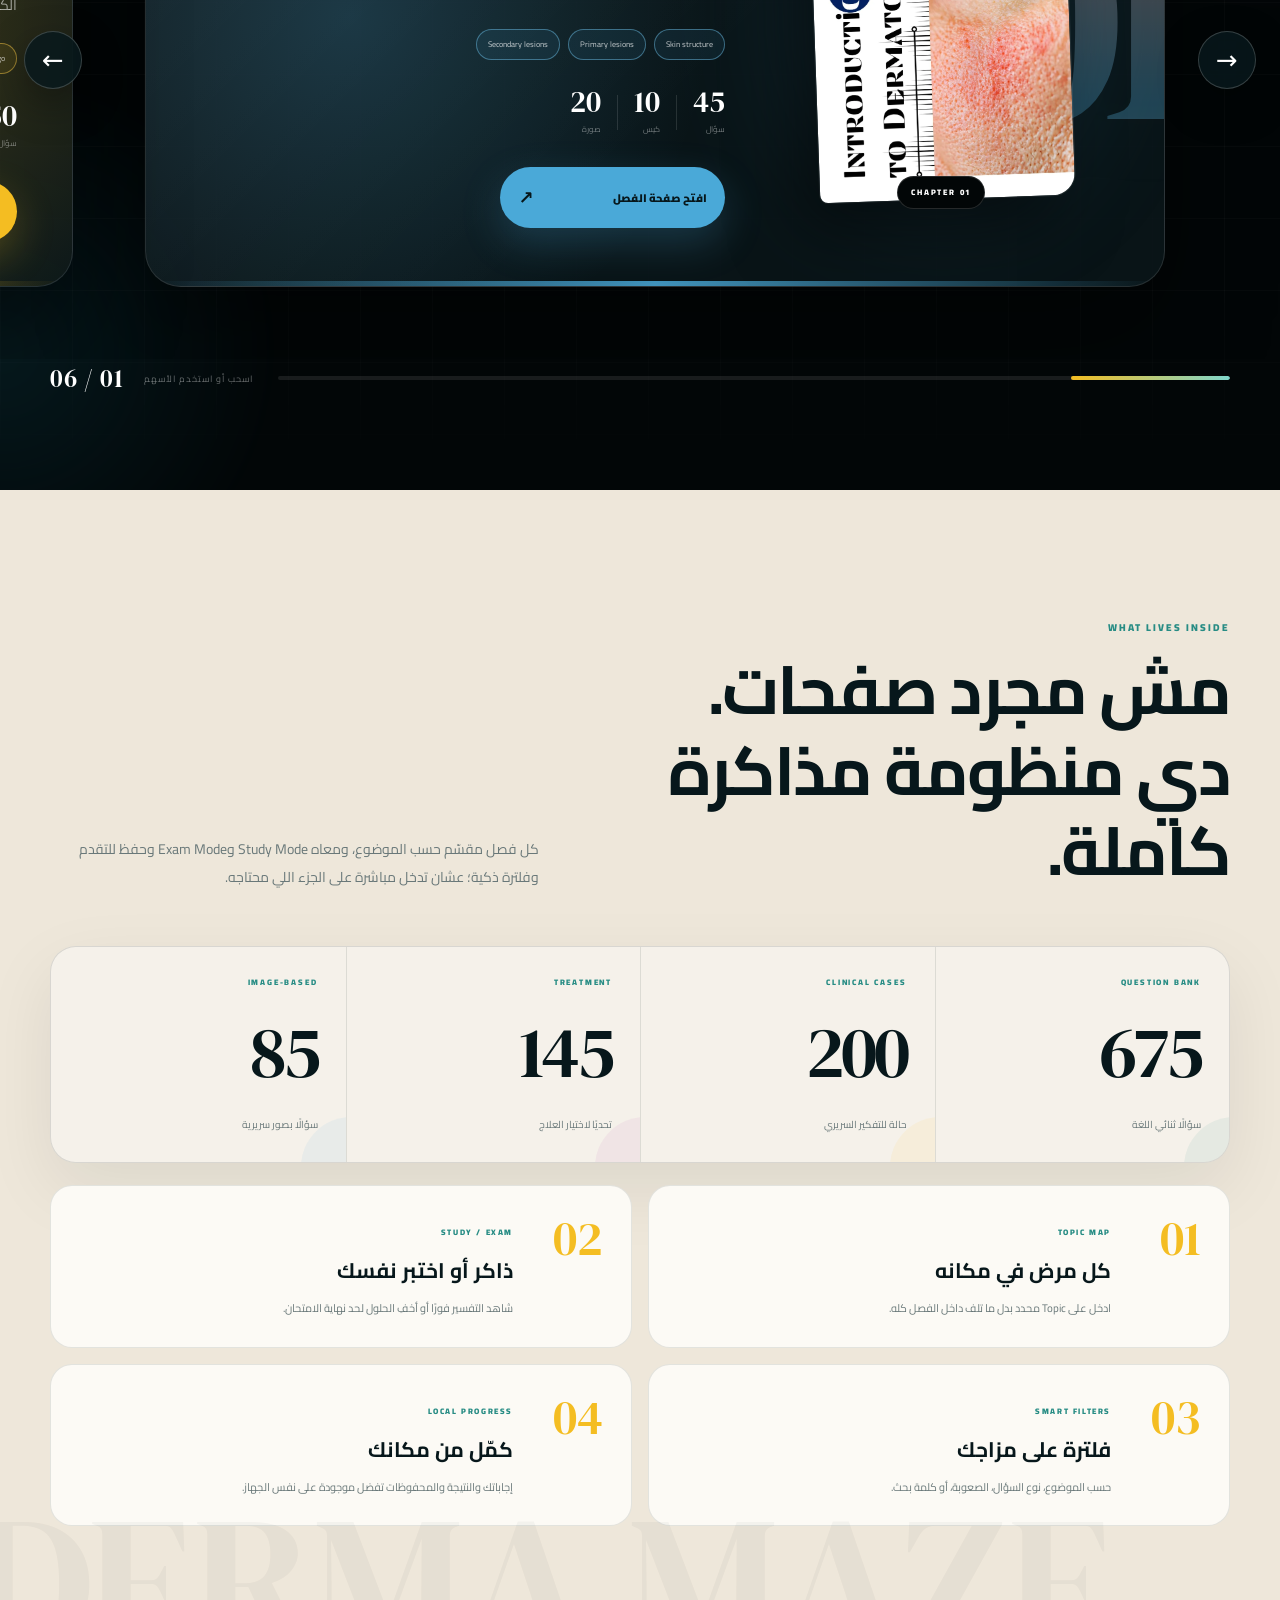
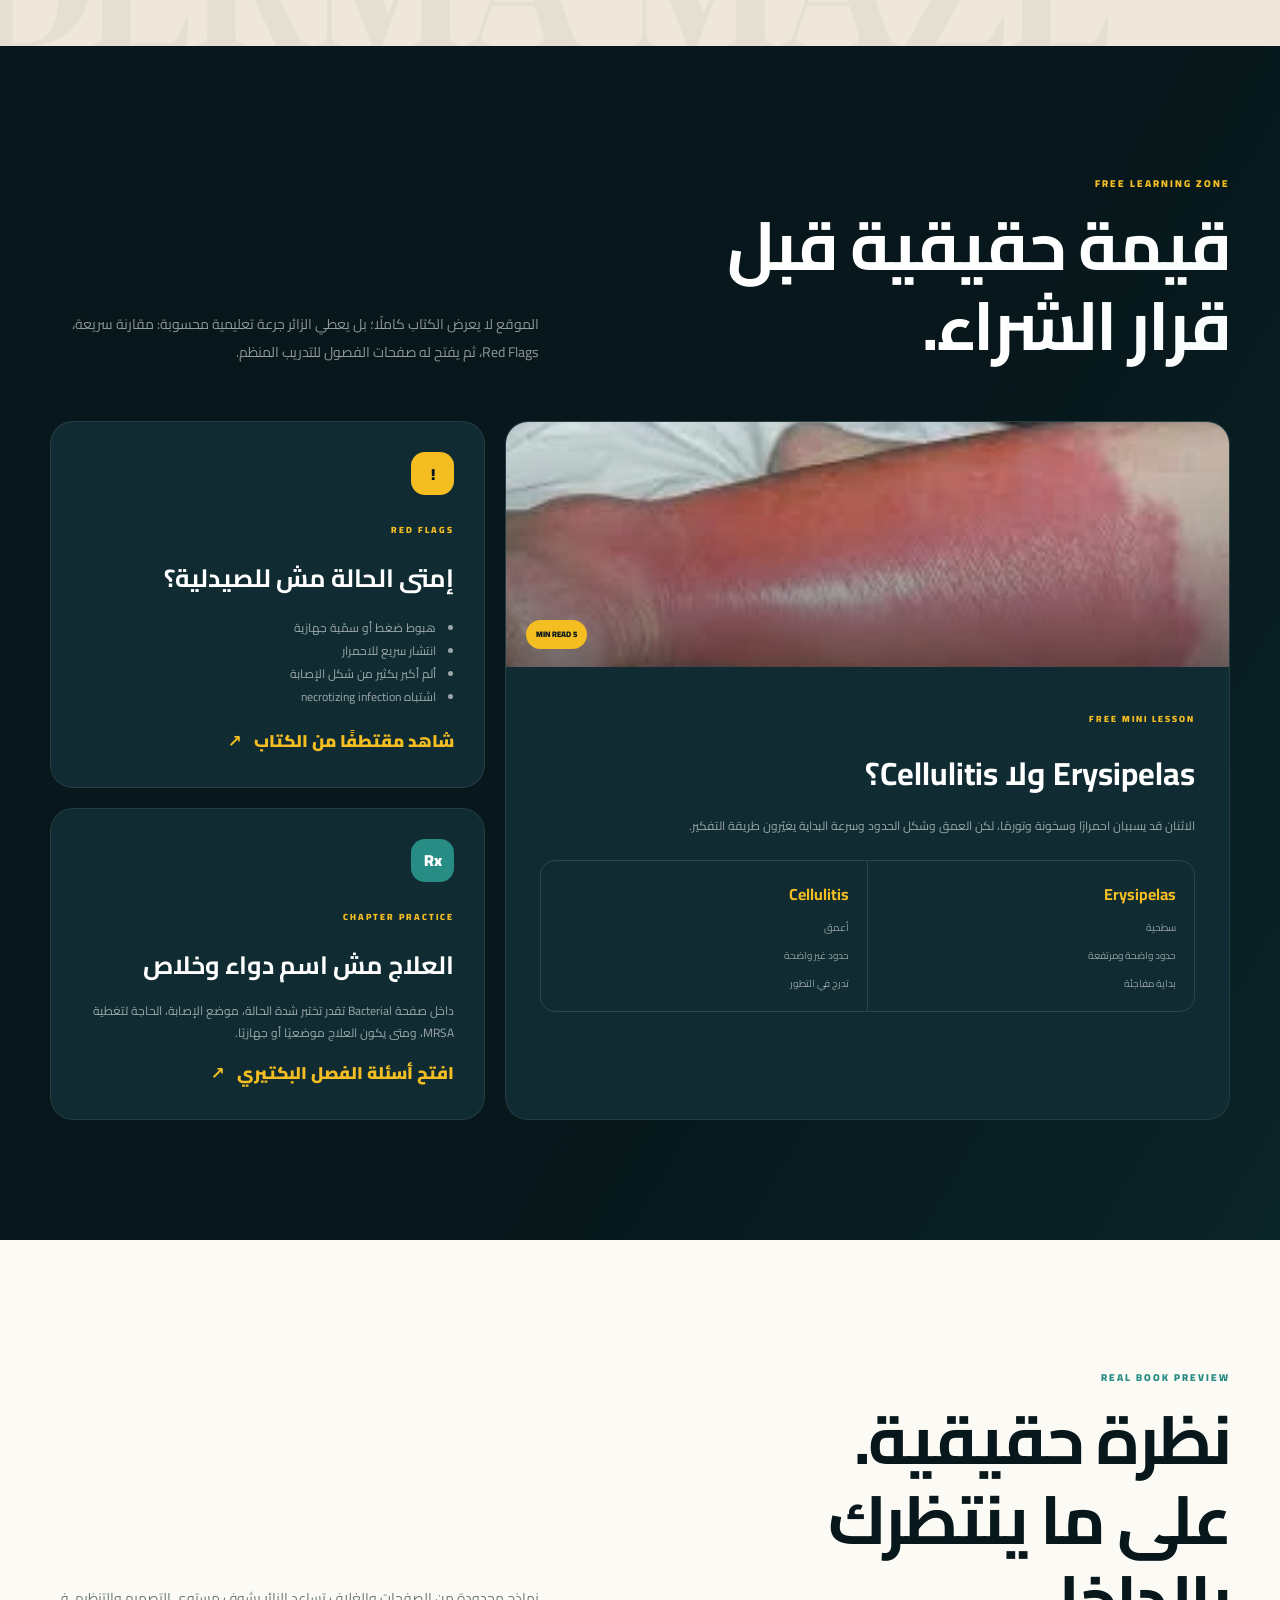
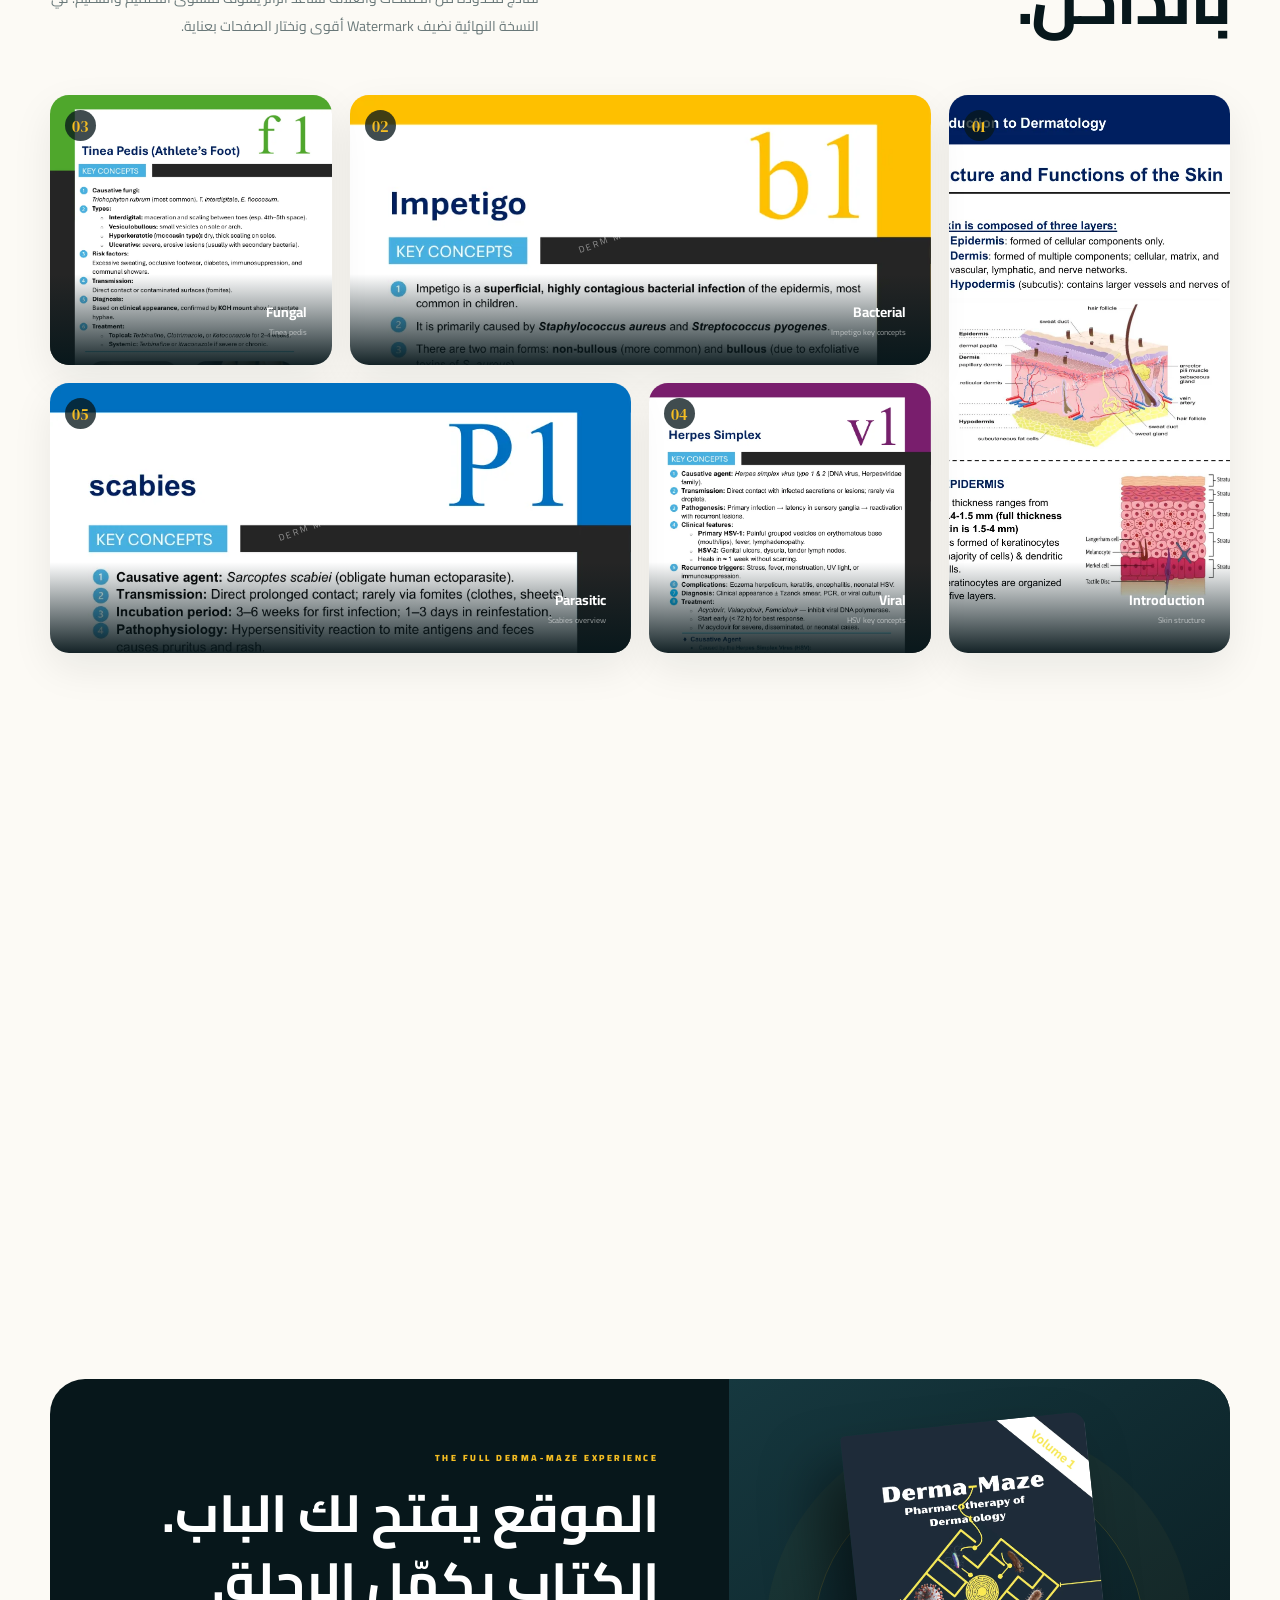
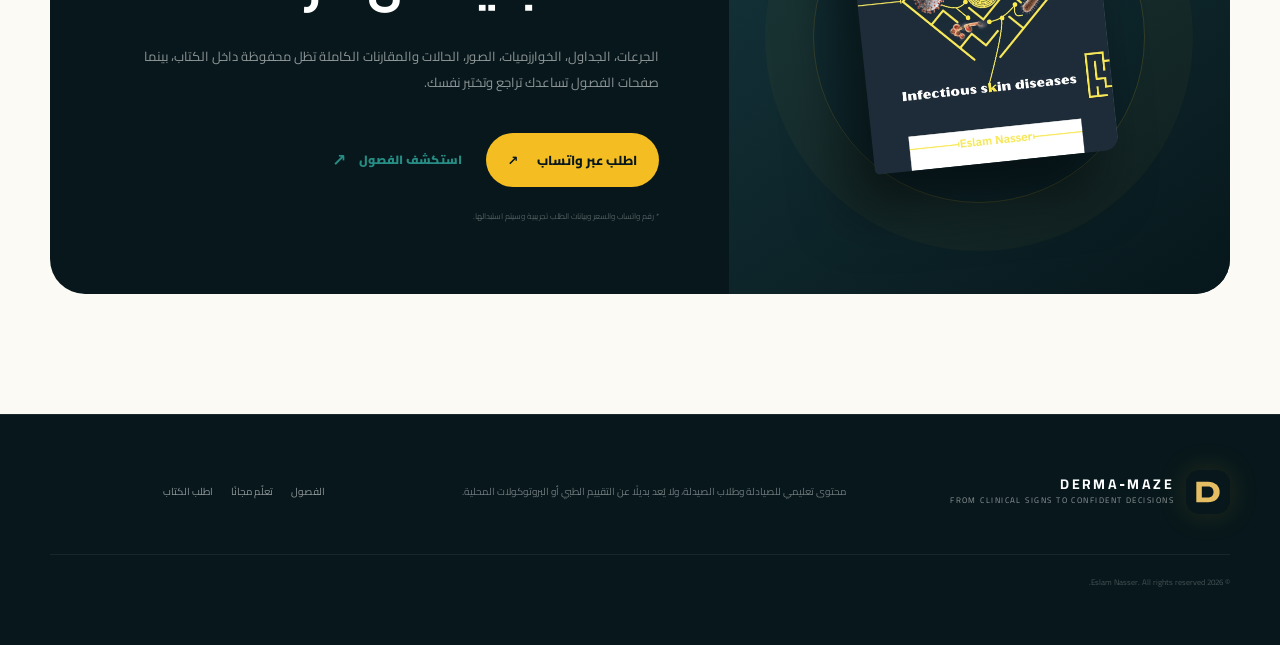
==== commit 26c3a462: "Add files via upload" ====
--- a/index.html
+++ b/index.html
@@ -22,8 +22,8 @@
   <header class="topbar">
     <div class="shell nav-wrap">
       <a class="logo" href="#home" aria-label="Derma Maze">
-        <span class="logo-orbit"><i></i></span>
-        <span class="logo-type"><b>DERMA‑MAZE</b><small data-i18n="brand.sub">Clinical Pharmacy Series</small></span>
+        <span class="logo-maze" aria-hidden="true"><img src="assets/favicon.svg" alt=""></span>
+        <span class="logo-type"><b>DERMA‑MAZE</b><small data-i18n="brand.sub">PHARMACOTHERAPY</small></span>
       </a>
       <div class="nav-actions-premium">
         <button class="lang-pill" id="langBtn" aria-label="Switch language">EN</button>
@@ -161,7 +161,7 @@
     <section class="section gallery" id="preview">
       <div class="shell">
         <header class="section-head reveal">
-          <div><span class="eyebrow" data-i18n="preview.eyebrow">REAL BOOK PREVIEW</span><h2 data-i18n-html="preview.title">مقتطفات حقيقية.<br>من غير حرق المحتوى.</h2></div>
+          <div><span class="eyebrow" data-i18n="preview.eyebrow">REAL BOOK PREVIEW</span><h2 data-i18n-html="preview.title">نظرة حقيقية.<br>على ما ينتظرك بالداخل.</h2></div>
           <p data-i18n="preview.text">نماذج محدودة من الصفحات والغلاف تساعد الزائر يشوف مستوى التصميم والتنظيم، بينما المحتوى الكامل يظل محفوظًا داخل الكتاب.</p>
         </header>
         <div class="page-gallery book-wide-gallery">
@@ -188,7 +188,7 @@
 
   <footer>
     <div class="shell footer-grid">
-      <a class="logo footer-logo" href="#home"><span class="logo-orbit"><i></i></span><span class="logo-type"><b>DERMA‑MAZE</b><small>From clinical signs to confident decisions</small></span></a>
+      <a class="logo footer-logo" href="#home"><span class="logo-maze" aria-hidden="true"><img src="assets/favicon.svg" alt=""></span><span class="logo-type"><b>DERMA‑MAZE</b><small>From clinical signs to confident decisions</small></span></a>
       <p data-i18n="footer.disclaimer">محتوى تعليمي للصيادلة وطلاب الصيدلة، ولا يُعد بديلًا عن التقييم الطبي أو البروتوكولات المحلية.</p>
       <div><a href="#chapters" data-i18n="nav.chapters">الفصول</a><a href="#free" data-i18n="nav.free">المحتوى المجاني</a><a href="#buy" data-i18n="nav.order">اطلب الكتاب</a></div>
       <small>© 2026 Eslam Nasser. All rights reserved.</small>
--- a/styles.css
+++ b/styles.css
@@ -278,3 +278,63 @@
   .micro-proof b{font-size:24px}
   .micro-proof span{font-size:8px}
 }
+
+
+/* =========================================================
+   V4.1 — MAZE BRAND MARK + CHAPTER NUMBER LIGHT SWEEP
+   ========================================================= */
+.logo-maze{
+  width:44px;
+  height:44px;
+  flex:0 0 44px;
+  display:grid;
+  place-items:center;
+  border-radius:14px;
+  overflow:hidden;
+  filter:drop-shadow(0 0 14px rgba(244,189,34,.13));
+  transition:transform .28s ease,filter .28s ease
+}
+.logo-maze img{display:block;width:100%;height:100%;object-fit:contain}
+.logo:hover .logo-maze{transform:translateY(-2px) rotate(-2deg);filter:drop-shadow(0 0 19px rgba(244,189,34,.28))}
+.logo-type small{text-transform:uppercase;letter-spacing:1.45px}
+
+.chapter-giant-number{isolation:isolate}
+.chapter-giant-number::after{
+  content:attr(data-number);
+  position:absolute;
+  inset:0;
+  display:block;
+  color:transparent;
+  background:linear-gradient(
+    180deg,
+    transparent 0%,
+    transparent 28%,
+    rgba(255,255,255,.08) 36%,
+    rgba(255,255,255,.98) 47%,
+    var(--accent) 54%,
+    rgba(255,255,255,.18) 64%,
+    transparent 76%,
+    transparent 100%
+  );
+  background-size:100% 235%;
+  background-position:50% 165%;
+  -webkit-background-clip:text;
+  background-clip:text;
+  filter:drop-shadow(0 0 10px rgba(255,255,255,.24));
+  opacity:.92;
+  mix-blend-mode:screen;
+  animation:chapter-number-light-sweep 4.2s cubic-bezier(.45,0,.2,1) infinite;
+  animation-delay:var(--shine-delay,0s);
+  pointer-events:none
+}
+@keyframes chapter-number-light-sweep{
+  0%,12%{background-position:50% 165%;opacity:.2}
+  48%{opacity:1}
+  78%{background-position:50% -72%;opacity:.85}
+  100%{background-position:50% -72%;opacity:.18}
+}
+@media(prefers-reduced-motion:reduce){
+  .chapter-giant-number::after{animation:none;background-position:50% 45%;opacity:.45}
+  .logo:hover .logo-maze{transform:none}
+}
+@media(max-width:620px){.logo-maze{width:40px;height:40px;flex-basis:40px;border-radius:12px}}
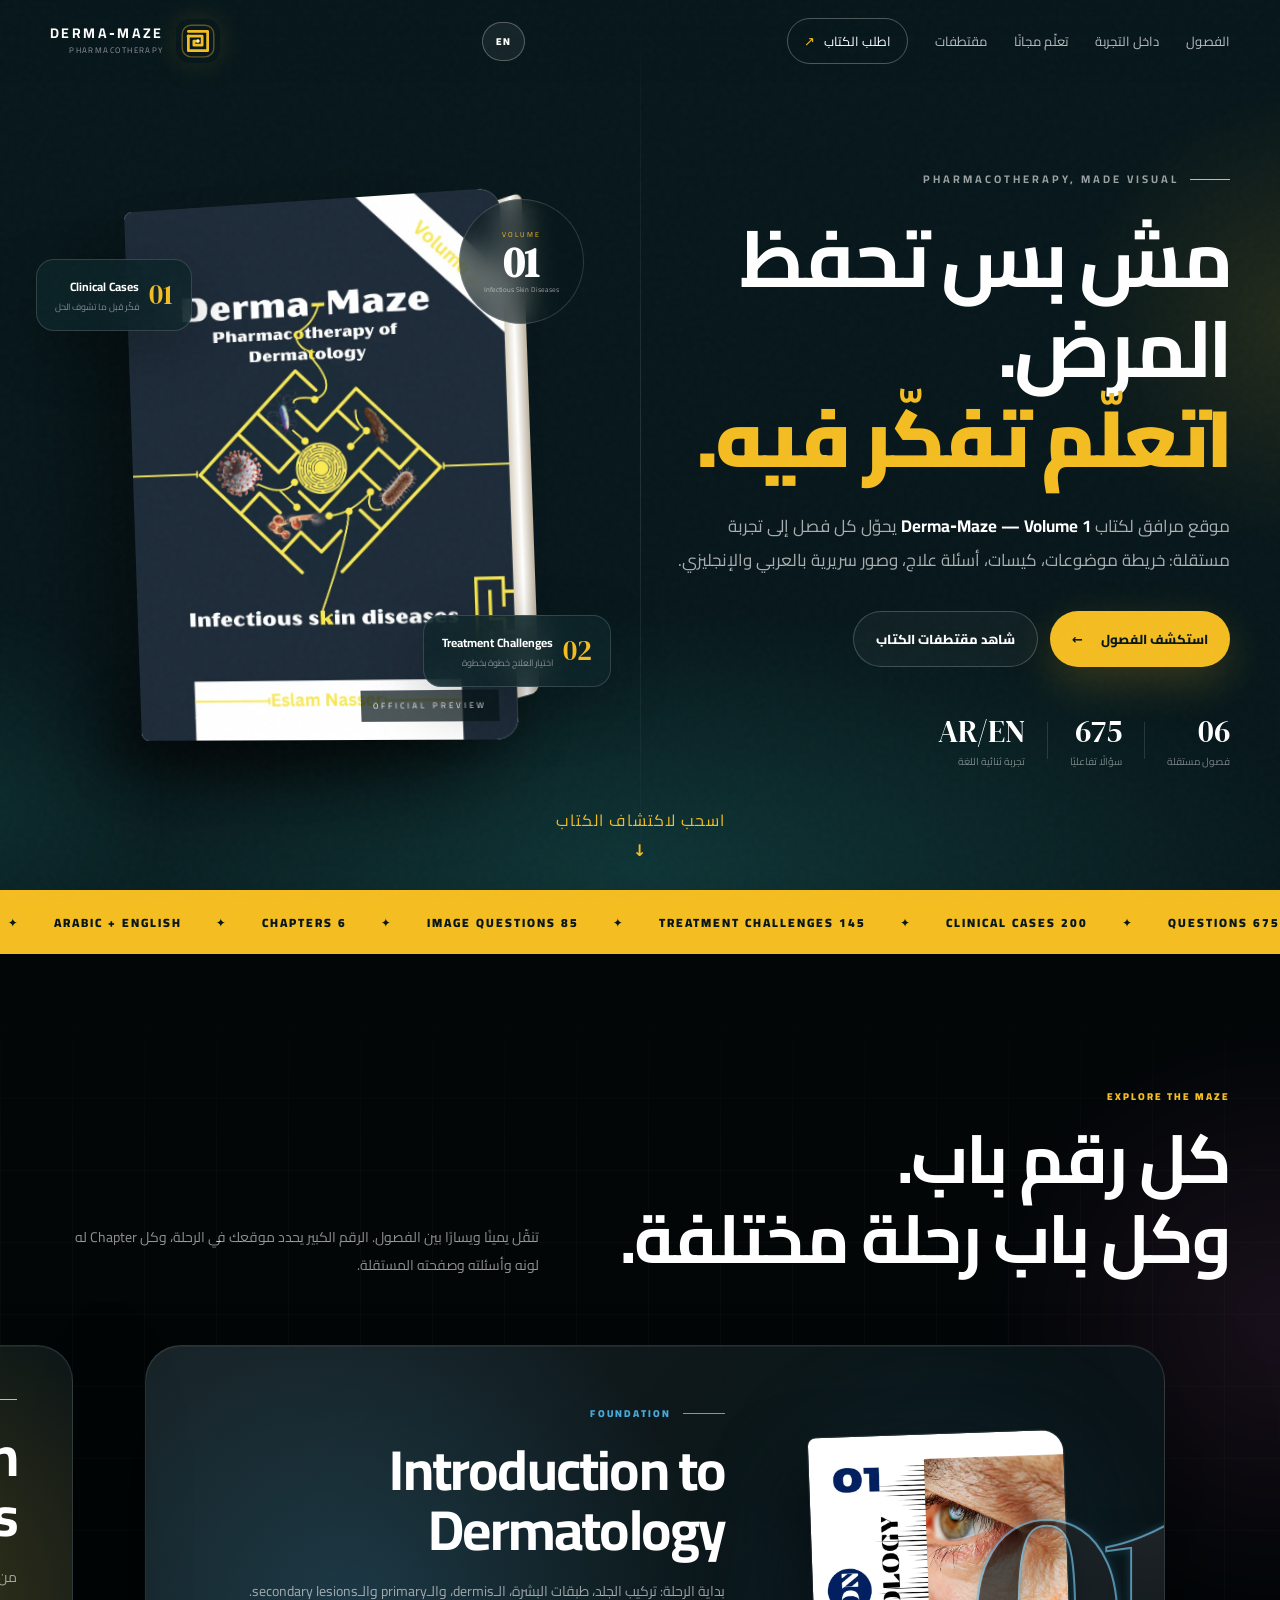
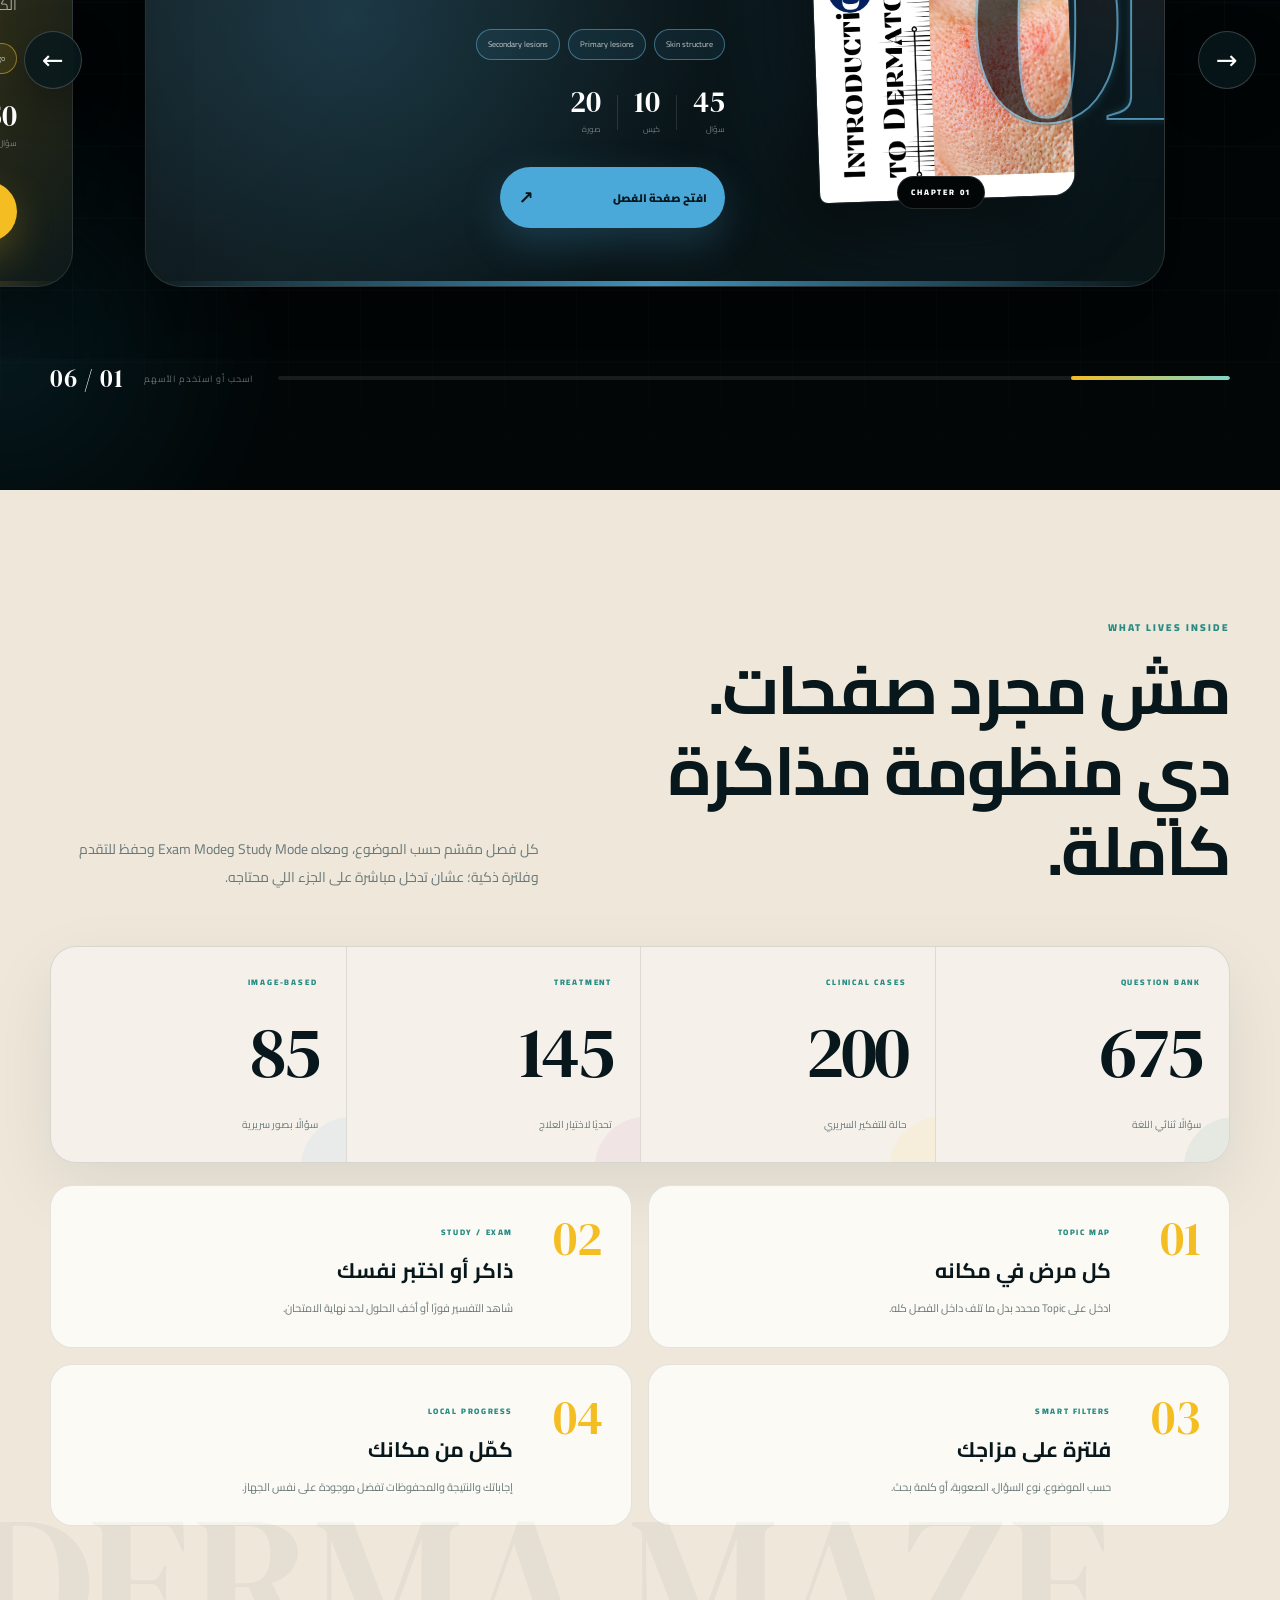
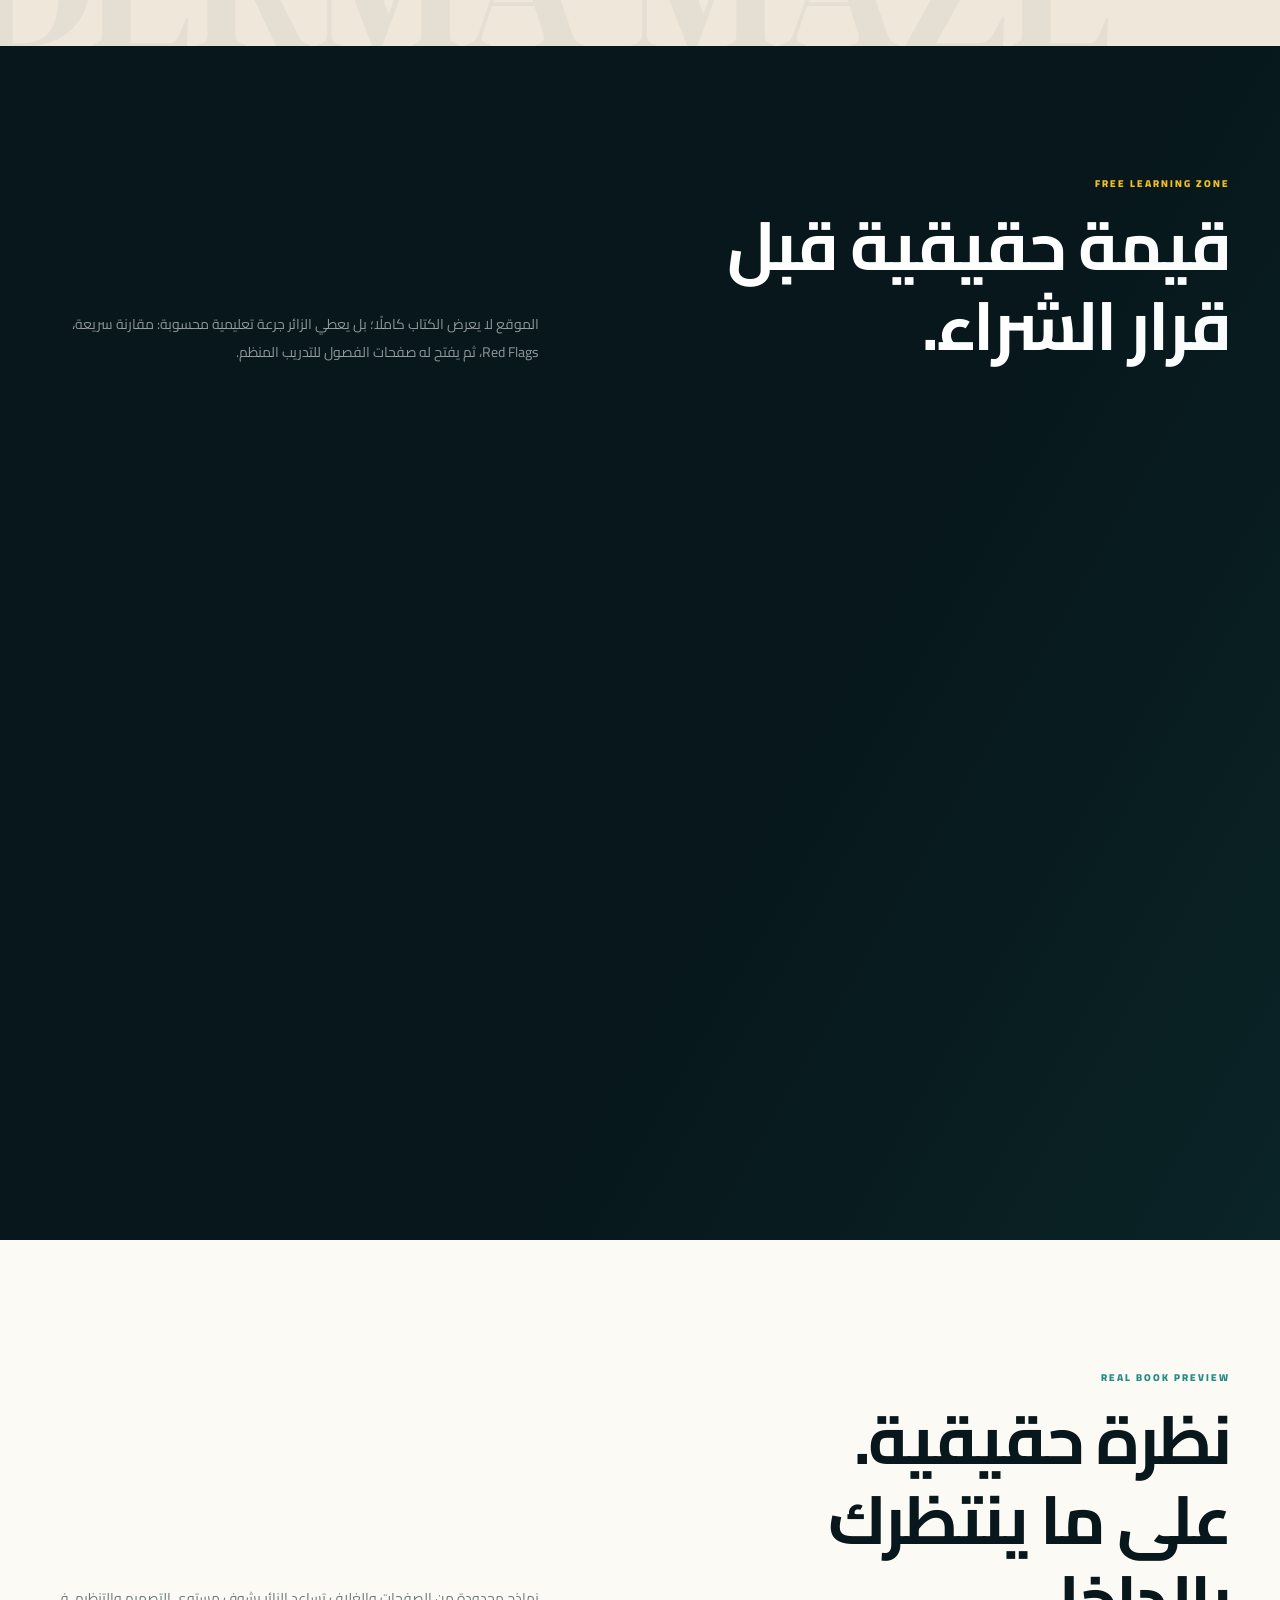
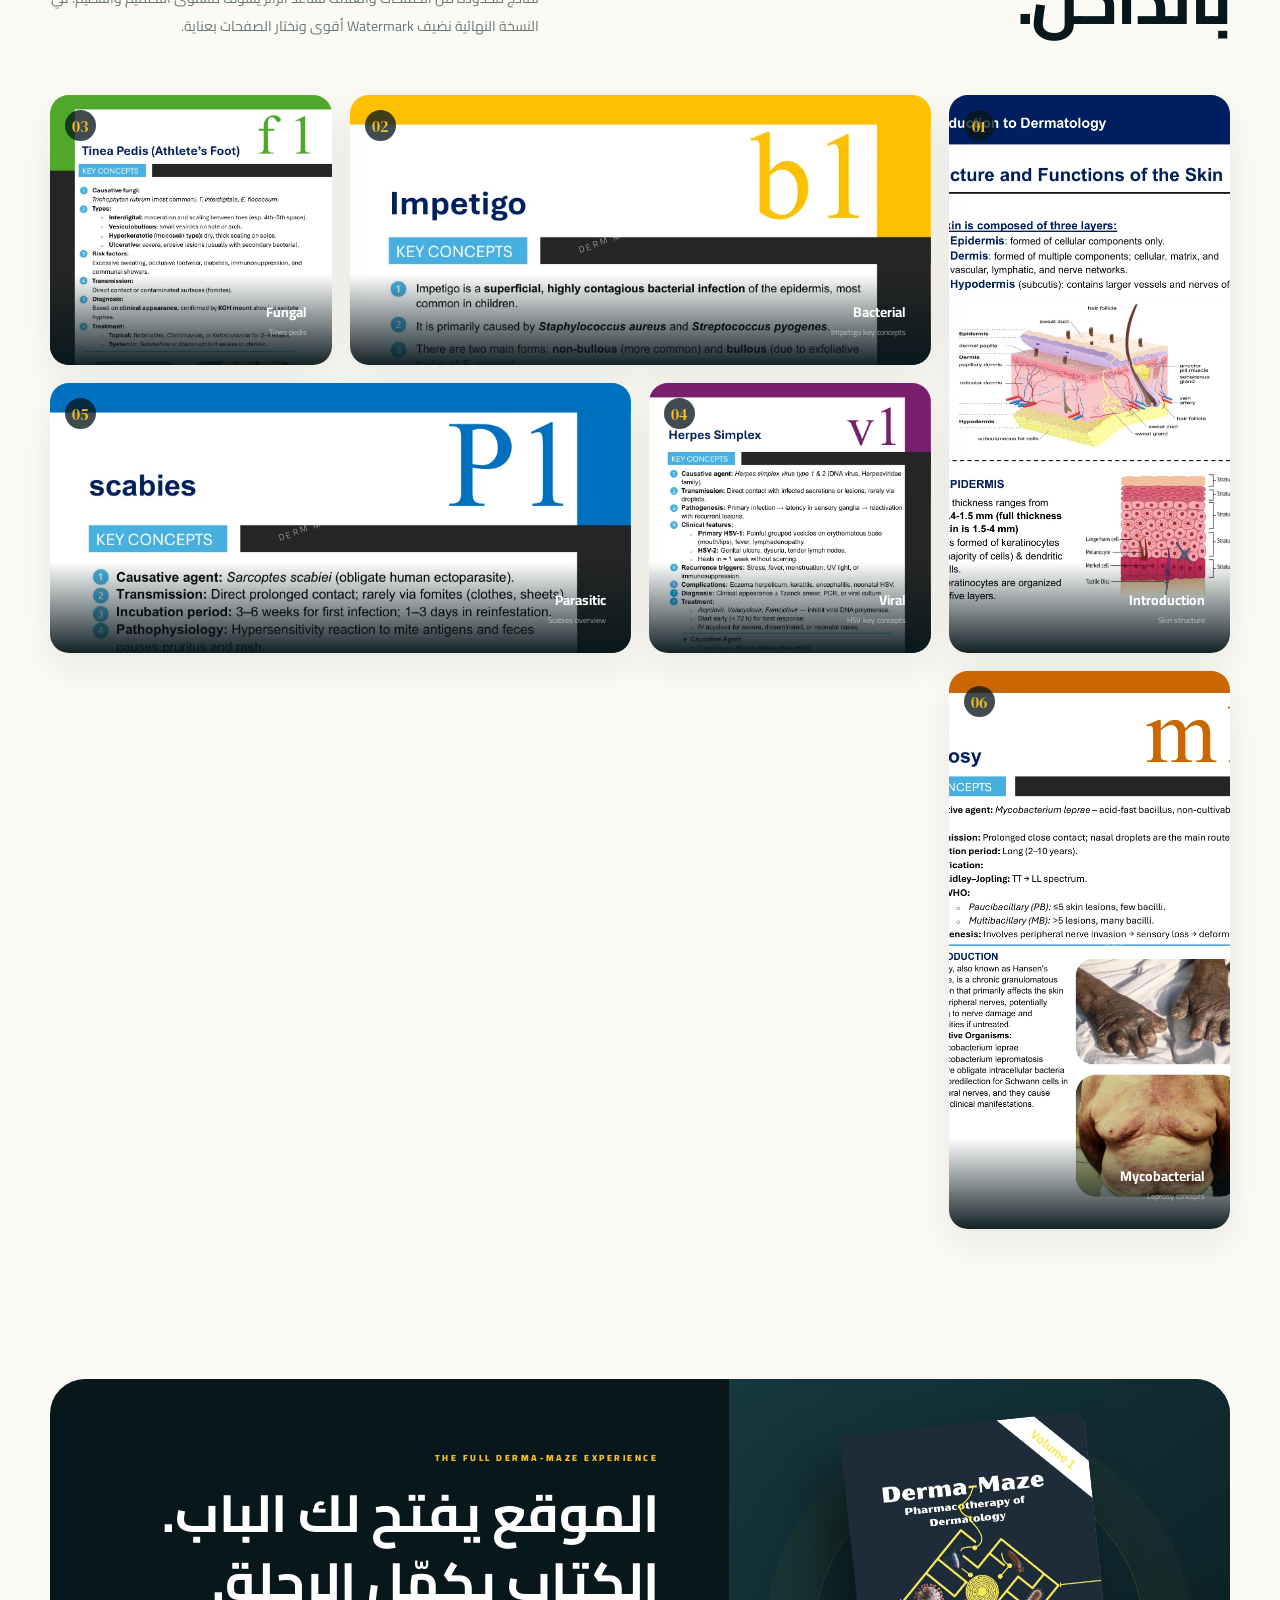
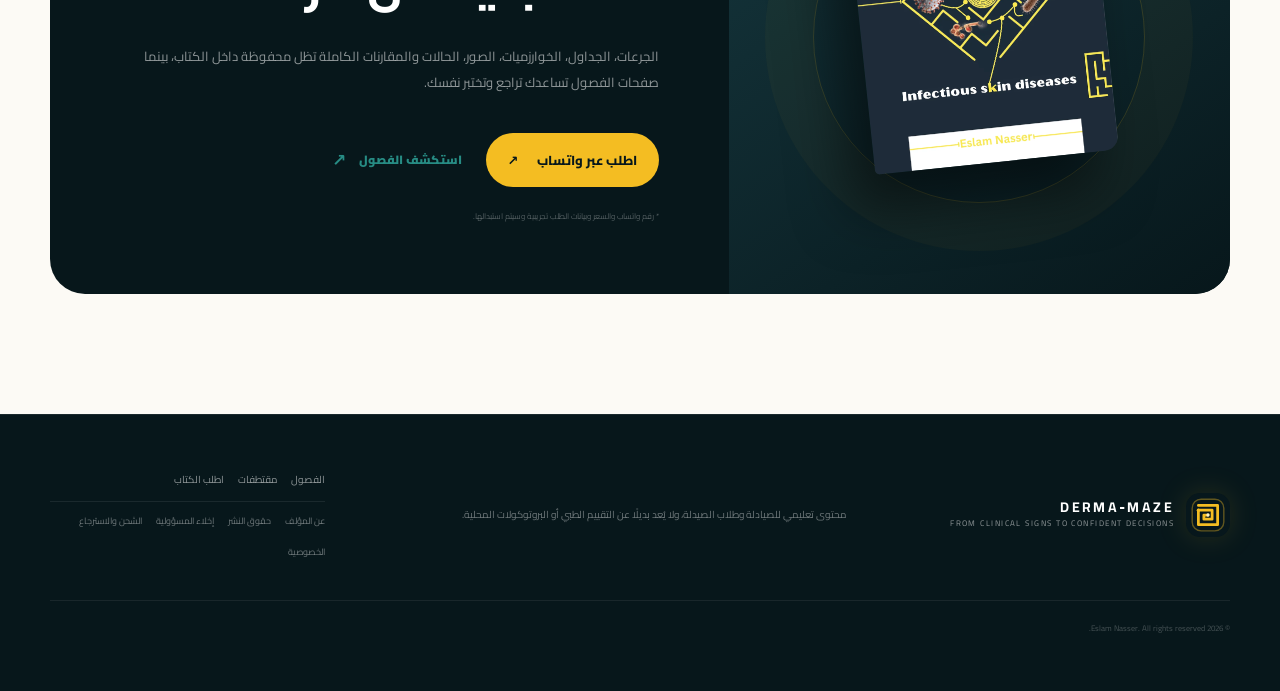
==== commit b9cac287: "Add files via upload" ====
--- a/index.html
+++ b/index.html
@@ -1,206 +1,201 @@
-<!doctype html>
-<html lang="ar" dir="rtl">
+<!DOCTYPE html>
+
+<html dir="rtl" lang="ar">
 <head>
-  <meta charset="utf-8" />
-  <meta name="viewport" content="width=device-width, initial-scale=1" />
-  <meta name="theme-color" content="#07171b" />
-  <meta name="description" content="Derma-Maze — موقع ثنائي اللغة لكتاب Pharmacotherapy of Dermatology، مع صفحات مستقلة للفصول وبنوك أسئلة تفاعلية." />
-  <meta property="og:title" content="Derma-Maze | Pharmacotherapy of Dermatology" />
-  <meta property="og:description" content="Six dermatology chapters, 675 bilingual questions, clinical cases, treatment challenges, and image-based review." />
-  <meta property="og:image" content="assets/cover-01.webp" />
-  <title>Derma‑Maze | من العلامة إلى القرار</title>
-  <link rel="icon" href="assets/favicon.svg" type="image/svg+xml" />
-  <link rel="preconnect" href="https://fonts.googleapis.com">
-  <link rel="preconnect" href="https://fonts.gstatic.com" crossorigin>
-  <link href="https://fonts.googleapis.com/css2?family=Cairo:wght@400;500;600;700;800;900&family=DM+Serif+Display&family=Inter:wght@400;500;600;700;800&display=swap" rel="stylesheet">
-  <link rel="stylesheet" href="styles.css" />
-</head>
+<meta charset="utf-8"/>
+<meta content="width=device-width, initial-scale=1" name="viewport"/>
+<meta content="#07171b" name="theme-color"/>
+
+
+
+
+<title>Derma-Maze | Dermatology Pharmacotherapy &amp; Bilingual Question Banks</title>
+<link href="assets/favicon.svg" rel="icon" type="image/svg+xml"/>
+<link href="https://fonts.googleapis.com" rel="preconnect"/>
+<link crossorigin="" href="https://fonts.gstatic.com" rel="preconnect"/>
+<link href="https://fonts.googleapis.com/css2?family=Cairo:wght@400;500;600;700;800;900&amp;family=DM+Serif+Display&amp;family=Inter:wght@400;500;600;700;800&amp;display=swap" rel="stylesheet"/>
+<link href="styles.css" rel="stylesheet">
+</link><meta content="Derma-Maze is a bilingual dermatology pharmacotherapy companion with six chapter pages, 675 interactive questions, clinical cases, treatment challenges, and image-based review." name="description"/><meta content="Eslam Nasser" name="author"/><meta content="index, follow, max-image-preview:large" name="robots"/><meta content="Derma-Maze" property="og:site_name"/><meta content="website" property="og:type"/><meta content="ar_EG" property="og:locale"/><meta content="en_US" property="og:locale:alternate"/><meta content="Derma-Maze | Dermatology Pharmacotherapy &amp; Bilingual Question Banks" property="og:title"/><meta content="Derma-Maze is a bilingual dermatology pharmacotherapy companion with six chapter pages, 675 interactive questions, clinical cases, treatment challenges, and image-based review." property="og:description"/><meta content="https://pharmacy-nexus.github.io/Derma-Maze/" property="og:url"/><meta content="https://pharmacy-nexus.github.io/Derma-Maze/assets/og-home.jpg" property="og:image"/><meta content="https://pharmacy-nexus.github.io/Derma-Maze/assets/og-home.jpg" property="og:image:secure_url"/><meta content="image/jpeg" property="og:image:type"/><meta content="1200" property="og:image:width"/><meta content="630" property="og:image:height"/><meta content="Derma-Maze — Derma-Maze" property="og:image:alt"/><meta content="summary_large_image" name="twitter:card"/><meta content="Derma-Maze | Dermatology Pharmacotherapy &amp; Bilingual Question Banks" name="twitter:title"/><meta content="Derma-Maze is a bilingual dermatology pharmacotherapy companion with six chapter pages, 675 interactive questions, clinical cases, treatment challenges, and image-based review." name="twitter:description"/><meta content="https://pharmacy-nexus.github.io/Derma-Maze/assets/og-home.jpg" name="twitter:image"/><link href="https://pharmacy-nexus.github.io/Derma-Maze/" rel="canonical"/><link href="assets/apple-touch-icon.png" rel="apple-touch-icon" sizes="180x180"/><link href="assets/favicon-32.png" rel="icon" sizes="32x32" type="image/png"/><link href="manifest.webmanifest" rel="manifest"/><script id="seoStructuredData" type="application/ld+json">{"@context": "https://schema.org", "@graph": [{"@type": "WebSite", "@id": "https://pharmacy-nexus.github.io/Derma-Maze/#website", "url": "https://pharmacy-nexus.github.io/Derma-Maze/", "name": "Derma-Maze", "inLanguage": ["ar", "en"], "publisher": {"@type": "Person", "name": "Eslam Nasser"}}, {"@type": "Book", "@id": "https://pharmacy-nexus.github.io/Derma-Maze/#book", "name": "Derma-Maze Volume 1: Pharmacotherapy of Dermatology", "author": {"@type": "Person", "name": "Eslam Nasser"}, "inLanguage": ["ar", "en"], "about": ["Dermatology", "Pharmacotherapy", "Infectious skin diseases"], "url": "https://pharmacy-nexus.github.io/Derma-Maze/"}]}</script></head>
 <body>
-  <div id="scrollProgress"></div>
-  <div class="noise"></div>
-
-  <header class="topbar">
-    <div class="shell nav-wrap">
-      <a class="logo" href="#home" aria-label="Derma Maze">
-        <span class="logo-maze" aria-hidden="true"><img src="assets/favicon.svg" alt=""></span>
-        <span class="logo-type"><b>DERMA‑MAZE</b><small data-i18n="brand.sub">PHARMACOTHERAPY</small></span>
-      </a>
-      <div class="nav-actions-premium">
-        <button class="lang-pill" id="langBtn" aria-label="Switch language">EN</button>
-        <button class="menu" id="menuBtn" aria-label="فتح القائمة"><span></span><span></span></button>
-      </div>
-      <nav id="mainNav">
-        <a href="#chapters" data-i18n="nav.chapters">الفصول</a>
-        <a href="#inside" data-i18n="nav.inside">داخل التجربة</a>
-        <a href="#free" data-i18n="nav.free">تعلّم مجانًا</a>
-        <a href="#preview" data-i18n="nav.preview">مقتطفات</a>
-        <a href="#buy" class="nav-buy"><span data-i18n="nav.order">اطلب الكتاب</span> <em>↗</em></a>
-      </nav>
-    </div>
-  </header>
-
-  <main>
-    <section class="hero book-hero" id="home">
-      <div class="hero-glow glow-a"></div><div class="hero-glow glow-b"></div>
-      <div class="shell hero-grid">
-        <div class="hero-copy reveal">
-          <div class="kicker"><span></span><b data-i18n="hero.kicker">PHARMACOTHERAPY, MADE VISUAL</b></div>
-          <h1 data-i18n-html="hero.title">مش بس تحفظ المرض.<br><strong>اتعلّم تفكّر فيه.</strong></h1>
-          <p data-i18n-html="hero.text">موقع مرافق لكتاب <b>Derma‑Maze — Volume 1</b> يحوّل كل فصل إلى تجربة مستقلة: خريطة موضوعات، كيسات، أسئلة علاج، وصور سريرية بالعربي والإنجليزي.</p>
-          <div class="hero-actions">
-            <a class="button primary" href="#chapters"><span data-i18n="hero.ctaChapters">استكشف الفصول</span> <span>←</span></a>
-            <a class="button ghost" href="#preview" data-i18n="hero.ctaPreview">شاهد مقتطفات الكتاب</a>
-          </div>
-          <div class="micro-proof">
-            <div><b>06</b><span data-i18n="hero.stat1">فصول مستقلة</span></div><i></i>
-            <div><b>675</b><span data-i18n="hero.statQuestions">سؤالًا تفاعليًا</span></div><i></i>
-            <div><b>AR/EN</b><span data-i18n="hero.stat2">تجربة ثنائية اللغة</span></div>
-          </div>
-        </div>
-
-        <div class="hero-art reveal">
-          <div class="book-shadow"></div>
-          <div class="book-wrap full-book">
-            <img src="assets/cover-01.webp" alt="غلاف كتاب Derma-Maze" />
-            <span class="book-edge"></span>
-            <span class="watermark">OFFICIAL PREVIEW</span>
-          </div>
-          <div class="float-chip chip-one"><span>01</span><b data-i18n="hero.chip1Title">Clinical Cases</b><small data-i18n="hero.chip1Sub">فكّر قبل ما تشوف الحل</small></div>
-          <div class="float-chip chip-two"><span>02</span><b data-i18n="hero.chip2Title">Treatment Challenges</b><small data-i18n="hero.chip2Sub">اختيار العلاج خطوة بخطوة</small></div>
-          <div class="chapter-badge"><small>VOLUME</small><b>01</b><span>Infectious Skin Diseases</span></div>
-        </div>
-      </div>
-      <div class="scroll-cue"><span data-i18n="hero.scroll">اسحب لاكتشاف الكتاب</span> <b>↓</b></div>
-    </section>
-
-    <section class="marquee" aria-hidden="true">
-      <div><span>675 QUESTIONS</span><i>✦</i><span>200 CLINICAL CASES</span><i>✦</i><span>145 TREATMENT CHALLENGES</span><i>✦</i><span>85 IMAGE QUESTIONS</span><i>✦</i><span>6 CHAPTERS</span><i>✦</i><span>ARABIC + ENGLISH</span><i>✦</i></div>
-    </section>
-
-    <section class="section chapter-showcase" id="chapters">
-      <div class="chapter-ambient chapter-ambient-one"></div>
-      <div class="chapter-ambient chapter-ambient-two"></div>
-      <div class="shell chapter-showcase-head">
-        <header class="section-head light reveal">
-          <div><span class="eyebrow" data-i18n="chapters.eyebrow">EXPLORE THE MAZE</span><h2 data-i18n-html="chapters.title">كل رقم باب.<br>وكل باب رحلة مختلفة.</h2></div>
-          <p data-i18n="chapters.text">تنقّل يمينًا ويسارًا بين الفصول. الرقم الكبير يحدد موقعك في الرحلة، وكل Chapter له لونه وأسئلته وصفحته المستقلة.</p>
-        </header>
-      </div>
-
-      <div class="chapter-carousel-shell reveal">
-        <button class="chapter-arrow chapter-prev" id="chapterPrev" type="button" aria-label="Previous chapter"><span>→</span></button>
-        <div class="chapter-rail" id="chapterCards" tabindex="0" aria-label="Derma-Maze chapters"></div>
-        <button class="chapter-arrow chapter-next" id="chapterNext" type="button" aria-label="Next chapter"><span>←</span></button>
-      </div>
-
-      <div class="shell chapter-carousel-footer">
-        <div class="chapter-progress-track"><i id="chapterProgress"></i></div>
-        <div class="chapter-counter"><span data-i18n="chapters.drag">اسحب أو استخدم الأسهم</span><b id="chapterCounter">01 / 06</b></div>
-      </div>
-    </section>
-
-    <section class="section inside-book" id="inside">
-      <div class="shell">
-        <header class="section-head reveal">
-          <div><span class="eyebrow" data-i18n="inside.eyebrow">WHAT LIVES INSIDE</span><h2 data-i18n-html="inside.title">مش مجرد صفحات.<br>دي منظومة مذاكرة كاملة.</h2></div>
-          <p data-i18n="inside.text">كل فصل مقسّم حسب الموضوع، ومعاه Study Mode وExam Mode وحفظ للتقدم وفلترة ذكية؛ عشان تدخل مباشرة على الجزء اللي محتاجه.</p>
-        </header>
-
-        <div class="inside-metrics reveal">
-          <article><span>QUESTION BANK</span><b>675</b><small data-i18n="inside.questions">سؤالًا ثنائي اللغة</small></article>
-          <article><span>CLINICAL CASES</span><b>200</b><small data-i18n="inside.cases">حالة للتفكير السريري</small></article>
-          <article><span>TREATMENT</span><b>145</b><small data-i18n="inside.treatment">تحديًا لاختيار العلاج</small></article>
-          <article><span>IMAGE-BASED</span><b>85</b><small data-i18n="inside.images">سؤالًا بصور سريرية</small></article>
-        </div>
-
-        <div class="inside-features">
-          <article class="inside-feature reveal"><span>01</span><div><small>TOPIC MAP</small><h3 data-i18n="inside.f1Title">كل مرض في مكانه</h3><p data-i18n="inside.f1Text">ادخل على Topic محدد بدل ما تلف داخل الفصل كله.</p></div></article>
-          <article class="inside-feature reveal"><span>02</span><div><small>STUDY / EXAM</small><h3 data-i18n="inside.f2Title">ذاكر أو اختبر نفسك</h3><p data-i18n="inside.f2Text">شاهد التفسير فورًا أو أخفِ الحلول لحد نهاية الامتحان.</p></div></article>
-          <article class="inside-feature reveal"><span>03</span><div><small>SMART FILTERS</small><h3 data-i18n="inside.f3Title">فلترة على مزاجك</h3><p data-i18n="inside.f3Text">حسب الموضوع، نوع السؤال، الصعوبة، أو كلمة بحث.</p></div></article>
-          <article class="inside-feature reveal"><span>04</span><div><small>LOCAL PROGRESS</small><h3 data-i18n="inside.f4Title">كمّل من مكانك</h3><p data-i18n="inside.f4Text">إجاباتك والنتيجة والمحفوظات تفضل موجودة على نفس الجهاز.</p></div></article>
-        </div>
-      </div>
-    </section>
-
-    <section class="section free-zone" id="free">
-      <div class="shell">
-        <header class="section-head light reveal">
-          <div><span class="eyebrow" data-i18n="free.eyebrow">FREE LEARNING ZONE</span><h2 data-i18n-html="free.title">قيمة حقيقية قبل<br>قرار الشراء.</h2></div>
-          <p data-i18n="free.text">الموقع لا يعرض الكتاب كاملًا؛ بل يعطي الزائر جرعة تعليمية محسوبة: مقارنة سريعة، Red Flags، ثم يفتح له صفحات الفصول للتدريب المنظم.</p>
-        </header>
-
-        <div class="free-grid premium-free-grid">
-          <article class="lesson-card lesson-large reveal">
-            <div class="lesson-cover"><img src="assets/cellulitis.webp" alt="Cellulitis" loading="lazy"><span>5 MIN READ</span></div>
-            <div class="lesson-body">
-              <small data-i18n="free.lessonLabel">FREE MINI LESSON</small>
-              <h3 data-i18n="free.lessonTitle">Erysipelas ولا Cellulitis؟</h3>
-              <p data-i18n="free.lessonText">الاثنان قد يسببان احمرارًا وسخونة وتورمًا، لكن العمق وشكل الحدود وسرعة البداية يغيّرون طريقة التفكير.</p>
-              <div class="compare">
-                <div><b>Erysipelas</b><span data-i18n="free.ery1">سطحية</span><span data-i18n="free.ery2">حدود واضحة ومرتفعة</span><span data-i18n="free.ery3">بداية مفاجئة</span></div>
-                <div><b>Cellulitis</b><span data-i18n="free.cel1">أعمق</span><span data-i18n="free.cel2">حدود غير واضحة</span><span data-i18n="free.cel3">تدرج في التطور</span></div>
-              </div>
-            </div>
-          </article>
-
-          <article class="lesson-card reveal">
-            <div class="mini-icon">!</div><small>RED FLAGS</small><h3 data-i18n="free.redTitle">إمتى الحالة مش للصيدلية؟</h3>
-            <ul><li data-i18n="free.red1">هبوط ضغط أو سمّية جهازية</li><li data-i18n="free.red2">انتشار سريع للاحمرار</li><li data-i18n="free.red3">ألم أكبر بكثير من شكل الإصابة</li><li data-i18n="free.red4">اشتباه necrotizing infection</li></ul>
-            <button class="text-button preview-trigger" data-preview="assets/bacterial-15.webp"><span data-i18n="free.preview">شاهد مقتطفًا من الكتاب</span> <span>↗</span></button>
-          </article>
-
-          <article class="lesson-card reveal">
-            <div class="mini-icon teal">Rx</div><small>CHAPTER PRACTICE</small><h3 data-i18n="free.rxTitle">العلاج مش اسم دواء وخلاص</h3>
-            <p data-i18n="free.rxText">داخل صفحة Bacterial تقدر تختبر شدة الحالة، موضع الإصابة، الحاجة لتغطية MRSA، ومتى يكون العلاج موضعيًا أو جهازيًا.</p>
-            <a class="text-button" href="bacterial.html#question-bank"><span data-i18n="free.rxCta">افتح أسئلة الفصل البكتيري</span> <span>↗</span></a>
-          </article>
-        </div>
-      </div>
-    </section>
-
-    <section class="section gallery" id="preview">
-      <div class="shell">
-        <header class="section-head reveal">
-          <div><span class="eyebrow" data-i18n="preview.eyebrow">REAL BOOK PREVIEW</span><h2 data-i18n-html="preview.title">نظرة حقيقية.<br>على ما ينتظرك بالداخل.</h2></div>
-          <p data-i18n="preview.text">نماذج محدودة من الصفحات والغلاف تساعد الزائر يشوف مستوى التصميم والتنظيم، بينما المحتوى الكامل يظل محفوظًا داخل الكتاب.</p>
-        </header>
-        <div class="page-gallery book-wide-gallery">
-          <button class="page-card tall reveal preview-trigger" data-preview="assets/intro-02.webp"><img src="assets/intro-02.webp" alt="Introduction" loading="lazy"><span><b>Introduction</b><small>Skin structure</small></span><i>01</i></button>
-          <button class="page-card wide reveal preview-trigger" data-preview="assets/bacterial-04.webp"><img src="assets/bacterial-04.webp" alt="Impetigo" loading="lazy"><span><b>Bacterial</b><small>Impetigo key concepts</small></span><i>02</i></button>
-          <button class="page-card reveal preview-trigger" data-preview="assets/fungal-05.webp"><img src="assets/fungal-05.webp" alt="Tinea pedis" loading="lazy"><span><b>Fungal</b><small>Tinea pedis</small></span><i>03</i></button>
-          <button class="page-card reveal preview-trigger" data-preview="assets/viral-04.webp"><img src="assets/viral-04.webp" alt="Herpes simplex" loading="lazy"><span><b>Viral</b><small>HSV key concepts</small></span><i>04</i></button>
-          <button class="page-card wide reveal preview-trigger" data-preview="assets/parasitic-04.webp"><img src="assets/parasitic-04.webp" alt="Scabies" loading="lazy"><span><b>Parasitic</b><small>Scabies overview</small></span><i>05</i></button>
-          <button class="page-card tall reveal preview-trigger" data-preview="assets/myco-04.webp"><img src="assets/myco-04.webp" alt="Leprosy" loading="lazy"><span><b>Mycobacterial</b><small>Leprosy concepts</small></span><i>06</i></button>
-        </div>
-      </div>
-    </section>
-
-    <section class="section buy" id="buy">
-      <div class="shell buy-card reveal">
-        <div class="buy-art"><img src="assets/cover-01.webp" alt="غلاف Derma-Maze" loading="lazy"><div></div></div>
-        <div class="buy-copy"><span>THE FULL DERMA‑MAZE EXPERIENCE</span><h2 data-i18n-html="buy.title">الموقع يفتح لك الباب.<br>الكتاب يكمّل الرحلة.</h2><p data-i18n="buy.text">الجرعات، الجداول، الخوارزميات، الصور، الحالات والمقارنات الكاملة تظل محفوظة داخل الكتاب، بينما صفحات الفصول تساعدك تراجع وتختبر نفسك.</p>
-          <div class="buy-actions"><a class="button gold" href="https://wa.me/201000000000?text=مرحباً، أريد معرفة تفاصيل كتاب Derma-Maze" target="_blank" rel="noopener"><span data-i18n="buy.cta">اطلب عبر واتساب</span> <span>↗</span></a><a href="#chapters" class="text-button"><span data-i18n="buy.explore">استكشف الفصول</span> <span>↗</span></a></div>
-          <small class="replace-note" data-i18n="buy.note">* رقم واتساب والسعر وبيانات الطلب تجريبية وسيتم استبدالها.</small>
-        </div>
-      </div>
-    </section>
-  </main>
-
-  <footer>
-    <div class="shell footer-grid">
-      <a class="logo footer-logo" href="#home"><span class="logo-maze" aria-hidden="true"><img src="assets/favicon.svg" alt=""></span><span class="logo-type"><b>DERMA‑MAZE</b><small>From clinical signs to confident decisions</small></span></a>
-      <p data-i18n="footer.disclaimer">محتوى تعليمي للصيادلة وطلاب الصيدلة، ولا يُعد بديلًا عن التقييم الطبي أو البروتوكولات المحلية.</p>
-      <div><a href="#chapters" data-i18n="nav.chapters">الفصول</a><a href="#free" data-i18n="nav.free">المحتوى المجاني</a><a href="#buy" data-i18n="nav.order">اطلب الكتاب</a></div>
-      <small>© 2026 Eslam Nasser. All rights reserved.</small>
-    </div>
-  </footer>
-
-  <dialog id="pageModal">
-    <button id="closeModal" aria-label="إغلاق">×</button>
-    <div class="modal-paper"><img id="modalImage" alt="صفحة من الكتاب"><span>DERMA‑MAZE • PREVIEW ONLY</span></div>
-  </dialog>
-
-  <script src="shared.js"></script>
-  <script src="home.js"></script>
+<div id="scrollProgress"></div>
+<div class="noise"></div>
+<header class="topbar">
+<div class="shell nav-wrap">
+<a aria-label="Derma Maze" class="logo" href="#home">
+<span aria-hidden="true" class="logo-maze"><img alt="" src="assets/favicon.svg"/></span>
+<span class="logo-type"><b>DERMA‑MAZE</b><small data-i18n="brand.sub">PHARMACOTHERAPY</small></span>
+</a>
+<div class="nav-actions-premium">
+<button aria-label="Switch language" class="lang-pill" id="langBtn">EN</button>
+<button aria-label="فتح القائمة" class="menu" id="menuBtn"><span></span><span></span></button>
+</div>
+<nav id="mainNav">
+<a data-i18n="nav.chapters" href="#chapters">الفصول</a>
+<a data-i18n="nav.inside" href="#inside">داخل التجربة</a>
+<a data-i18n="nav.free" href="#free">تعلّم مجانًا</a>
+<a data-i18n="nav.preview" href="#preview">مقتطفات</a>
+<a class="nav-buy" href="#buy"><span data-i18n="nav.order">اطلب الكتاب</span> <em>↗</em></a>
+</nav>
+</div>
+</header>
+<main>
+<section class="hero book-hero" id="home">
+<div class="hero-glow glow-a"></div><div class="hero-glow glow-b"></div>
+<div class="shell hero-grid">
+<div class="hero-copy reveal">
+<div class="kicker"><span></span><b data-i18n="hero.kicker">PHARMACOTHERAPY, MADE VISUAL</b></div>
+<h1 data-i18n-html="hero.title">مش بس تحفظ المرض.<br/><strong>اتعلّم تفكّر فيه.</strong></h1>
+<p data-i18n-html="hero.text">موقع مرافق لكتاب <b>Derma‑Maze — Volume 1</b> يحوّل كل فصل إلى تجربة مستقلة: خريطة موضوعات، كيسات، أسئلة علاج، وصور سريرية بالعربي والإنجليزي.</p>
+<div class="hero-actions">
+<a class="button primary" href="#chapters"><span data-i18n="hero.ctaChapters">استكشف الفصول</span> <span>←</span></a>
+<a class="button ghost" data-i18n="hero.ctaPreview" href="#preview">شاهد مقتطفات الكتاب</a>
+</div>
+<div class="micro-proof">
+<div><b>06</b><span data-i18n="hero.stat1">فصول مستقلة</span></div><i></i>
+<div><b>675</b><span data-i18n="hero.statQuestions">سؤالًا تفاعليًا</span></div><i></i>
+<div><b>AR/EN</b><span data-i18n="hero.stat2">تجربة ثنائية اللغة</span></div>
+</div>
+</div>
+<div class="hero-art reveal">
+<div class="book-shadow"></div>
+<div class="book-wrap full-book">
+<img alt="غلاف كتاب Derma-Maze" src="assets/cover-01.webp">
+<span class="book-edge"></span>
+<span class="watermark">OFFICIAL PREVIEW</span>
+</img></div>
+<div class="float-chip chip-one"><span>01</span><b data-i18n="hero.chip1Title">Clinical Cases</b><small data-i18n="hero.chip1Sub">فكّر قبل ما تشوف الحل</small></div>
+<div class="float-chip chip-two"><span>02</span><b data-i18n="hero.chip2Title">Treatment Challenges</b><small data-i18n="hero.chip2Sub">اختيار العلاج خطوة بخطوة</small></div>
+<div class="chapter-badge"><small>VOLUME</small><b>01</b><span>Infectious Skin Diseases</span></div>
+</div>
+</div>
+<div class="scroll-cue"><span data-i18n="hero.scroll">اسحب لاكتشاف الكتاب</span> <b>↓</b></div>
+</section>
+<section aria-hidden="true" class="marquee">
+<div><span>675 QUESTIONS</span><i>✦</i><span>200 CLINICAL CASES</span><i>✦</i><span>145 TREATMENT CHALLENGES</span><i>✦</i><span>85 IMAGE QUESTIONS</span><i>✦</i><span>6 CHAPTERS</span><i>✦</i><span>ARABIC + ENGLISH</span><i>✦</i></div>
+</section>
+<section class="section chapter-showcase" id="chapters">
+<div class="chapter-ambient chapter-ambient-one"></div>
+<div class="chapter-ambient chapter-ambient-two"></div>
+<div class="shell chapter-showcase-head">
+<header class="section-head light reveal">
+<div><span class="eyebrow" data-i18n="chapters.eyebrow">EXPLORE THE MAZE</span><h2 data-i18n-html="chapters.title">كل رقم باب.<br/>وكل باب رحلة مختلفة.</h2></div>
+<p data-i18n="chapters.text">تنقّل يمينًا ويسارًا بين الفصول. الرقم الكبير يحدد موقعك في الرحلة، وكل Chapter له لونه وأسئلته وصفحته المستقلة.</p>
+</header>
+</div>
+<div class="chapter-carousel-shell reveal">
+<button aria-label="Previous chapter" class="chapter-arrow chapter-prev" id="chapterPrev" type="button"><span>→</span></button>
+<div aria-label="Derma-Maze chapters" class="chapter-rail" id="chapterCards" tabindex="0"></div>
+<button aria-label="Next chapter" class="chapter-arrow chapter-next" id="chapterNext" type="button"><span>←</span></button>
+</div>
+<div class="shell chapter-carousel-footer">
+<div class="chapter-progress-track"><i id="chapterProgress"></i></div>
+<div class="chapter-counter"><span data-i18n="chapters.drag">اسحب أو استخدم الأسهم</span><b id="chapterCounter">01 / 06</b></div>
+</div>
+</section>
+<section class="section inside-book" id="inside">
+<div class="shell">
+<header class="section-head reveal">
+<div><span class="eyebrow" data-i18n="inside.eyebrow">WHAT LIVES INSIDE</span><h2 data-i18n-html="inside.title">مش مجرد صفحات.<br/>دي منظومة مذاكرة كاملة.</h2></div>
+<p data-i18n="inside.text">كل فصل مقسّم حسب الموضوع، ومعاه Study Mode وExam Mode وحفظ للتقدم وفلترة ذكية؛ عشان تدخل مباشرة على الجزء اللي محتاجه.</p>
+</header>
+<div class="inside-metrics reveal">
+<article><span>QUESTION BANK</span><b>675</b><small data-i18n="inside.questions">سؤالًا ثنائي اللغة</small></article>
+<article><span>CLINICAL CASES</span><b>200</b><small data-i18n="inside.cases">حالة للتفكير السريري</small></article>
+<article><span>TREATMENT</span><b>145</b><small data-i18n="inside.treatment">تحديًا لاختيار العلاج</small></article>
+<article><span>IMAGE-BASED</span><b>85</b><small data-i18n="inside.images">سؤالًا بصور سريرية</small></article>
+</div>
+<div class="inside-features">
+<article class="inside-feature reveal"><span>01</span><div><small>TOPIC MAP</small><h3 data-i18n="inside.f1Title">كل مرض في مكانه</h3><p data-i18n="inside.f1Text">ادخل على Topic محدد بدل ما تلف داخل الفصل كله.</p></div></article>
+<article class="inside-feature reveal"><span>02</span><div><small>STUDY / EXAM</small><h3 data-i18n="inside.f2Title">ذاكر أو اختبر نفسك</h3><p data-i18n="inside.f2Text">شاهد التفسير فورًا أو أخفِ الحلول لحد نهاية الامتحان.</p></div></article>
+<article class="inside-feature reveal"><span>03</span><div><small>SMART FILTERS</small><h3 data-i18n="inside.f3Title">فلترة على مزاجك</h3><p data-i18n="inside.f3Text">حسب الموضوع، نوع السؤال، الصعوبة، أو كلمة بحث.</p></div></article>
+<article class="inside-feature reveal"><span>04</span><div><small>LOCAL PROGRESS</small><h3 data-i18n="inside.f4Title">كمّل من مكانك</h3><p data-i18n="inside.f4Text">إجاباتك والنتيجة والمحفوظات تفضل موجودة على نفس الجهاز.</p></div></article>
+</div>
+</div>
+</section>
+<section class="section free-zone" id="free">
+<div class="shell">
+<header class="section-head light reveal">
+<div><span class="eyebrow" data-i18n="free.eyebrow">FREE LEARNING ZONE</span><h2 data-i18n-html="free.title">قيمة حقيقية قبل<br/>قرار الشراء.</h2></div>
+<p data-i18n="free.text">الموقع لا يعرض الكتاب كاملًا؛ بل يعطي الزائر جرعة تعليمية محسوبة: مقارنة سريعة، Red Flags، ثم يفتح له صفحات الفصول للتدريب المنظم.</p>
+</header>
+<div class="free-grid premium-free-grid">
+<article class="lesson-card lesson-large reveal">
+<div class="lesson-cover"><img alt="Cellulitis" loading="lazy" src="assets/cellulitis.webp"/><span>5 MIN READ</span></div>
+<div class="lesson-body">
+<small data-i18n="free.lessonLabel">FREE MINI LESSON</small>
+<h3 data-i18n="free.lessonTitle">Erysipelas ولا Cellulitis؟</h3>
+<p data-i18n="free.lessonText">الاثنان قد يسببان احمرارًا وسخونة وتورمًا، لكن العمق وشكل الحدود وسرعة البداية يغيّرون طريقة التفكير.</p>
+<div class="compare">
+<div><b>Erysipelas</b><span data-i18n="free.ery1">سطحية</span><span data-i18n="free.ery2">حدود واضحة ومرتفعة</span><span data-i18n="free.ery3">بداية مفاجئة</span></div>
+<div><b>Cellulitis</b><span data-i18n="free.cel1">أعمق</span><span data-i18n="free.cel2">حدود غير واضحة</span><span data-i18n="free.cel3">تدرج في التطور</span></div>
+</div>
+</div>
+</article>
+<article class="lesson-card reveal">
+<div class="mini-icon">!</div><small>RED FLAGS</small><h3 data-i18n="free.redTitle">إمتى الحالة مش للصيدلية؟</h3>
+<ul><li data-i18n="free.red1">هبوط ضغط أو سمّية جهازية</li><li data-i18n="free.red2">انتشار سريع للاحمرار</li><li data-i18n="free.red3">ألم أكبر بكثير من شكل الإصابة</li><li data-i18n="free.red4">اشتباه necrotizing infection</li></ul>
+<button class="text-button preview-trigger" data-preview="assets/bacterial-15.webp"><span data-i18n="free.preview">شاهد مقتطفًا من الكتاب</span> <span>↗</span></button>
+</article>
+<article class="lesson-card reveal">
+<div class="mini-icon teal">Rx</div><small>CHAPTER PRACTICE</small><h3 data-i18n="free.rxTitle">العلاج مش اسم دواء وخلاص</h3>
+<p data-i18n="free.rxText">داخل صفحة Bacterial تقدر تختبر شدة الحالة، موضع الإصابة، الحاجة لتغطية MRSA، ومتى يكون العلاج موضعيًا أو جهازيًا.</p>
+<a class="text-button" href="bacterial.html#question-bank"><span data-i18n="free.rxCta">افتح أسئلة الفصل البكتيري</span> <span>↗</span></a>
+</article>
+</div>
+</div>
+</section>
+<section class="section gallery" id="preview">
+<div class="shell">
+<header class="section-head reveal">
+<div><span class="eyebrow" data-i18n="preview.eyebrow">REAL BOOK PREVIEW</span><h2 data-i18n-html="preview.title">نظرة حقيقية.<br/>على ما ينتظرك بالداخل.</h2></div>
+<p data-i18n="preview.text">نماذج محدودة من الصفحات والغلاف تساعد الزائر يشوف مستوى التصميم والتنظيم، بينما المحتوى الكامل يظل محفوظًا داخل الكتاب.</p>
+</header>
+<div class="page-gallery book-wide-gallery">
+<button class="page-card tall reveal preview-trigger" data-preview="assets/intro-02.webp"><img alt="Introduction" loading="lazy" src="assets/intro-02.webp"/><span><b>Introduction</b><small>Skin structure</small></span><i>01</i></button>
+<button class="page-card wide reveal preview-trigger" data-preview="assets/bacterial-04.webp"><img alt="Impetigo" loading="lazy" src="assets/bacterial-04.webp"/><span><b>Bacterial</b><small>Impetigo key concepts</small></span><i>02</i></button>
+<button class="page-card reveal preview-trigger" data-preview="assets/fungal-05.webp"><img alt="Tinea pedis" loading="lazy" src="assets/fungal-05.webp"/><span><b>Fungal</b><small>Tinea pedis</small></span><i>03</i></button>
+<button class="page-card reveal preview-trigger" data-preview="assets/viral-04.webp"><img alt="Herpes simplex" loading="lazy" src="assets/viral-04.webp"/><span><b>Viral</b><small>HSV key concepts</small></span><i>04</i></button>
+<button class="page-card wide reveal preview-trigger" data-preview="assets/parasitic-04.webp"><img alt="Scabies" loading="lazy" src="assets/parasitic-04.webp"/><span><b>Parasitic</b><small>Scabies overview</small></span><i>05</i></button>
+<button class="page-card tall reveal preview-trigger" data-preview="assets/myco-04.webp"><img alt="Leprosy" loading="lazy" src="assets/myco-04.webp"/><span><b>Mycobacterial</b><small>Leprosy concepts</small></span><i>06</i></button>
+</div>
+</div>
+</section>
+<section class="section buy" id="buy">
+<div class="shell buy-card reveal">
+<div class="buy-art"><img alt="غلاف Derma-Maze" loading="lazy" src="assets/cover-01.webp"/><div></div></div>
+<div class="buy-copy"><span>THE FULL DERMA‑MAZE EXPERIENCE</span><h2 data-i18n-html="buy.title">الموقع يفتح لك الباب.<br/>الكتاب يكمّل الرحلة.</h2><p data-i18n="buy.text">الجرعات، الجداول، الخوارزميات، الصور، الحالات والمقارنات الكاملة تظل محفوظة داخل الكتاب، بينما صفحات الفصول تساعدك تراجع وتختبر نفسك.</p>
+<div class="buy-actions"><a class="button gold" href="https://wa.me/201000000000?text=مرحباً، أريد معرفة تفاصيل كتاب Derma-Maze" rel="noopener" target="_blank"><span data-i18n="buy.cta">اطلب عبر واتساب</span> <span>↗</span></a><a class="text-button" href="#chapters"><span data-i18n="buy.explore">استكشف الفصول</span> <span>↗</span></a></div>
+<small class="replace-note" data-i18n="buy.note">* رقم واتساب والسعر وبيانات الطلب تجريبية وسيتم استبدالها.</small>
+</div>
+</div>
+</section>
+</main>
+<footer>
+<div class="shell footer-grid">
+<a class="logo footer-logo" href="#home"><span aria-hidden="true" class="logo-maze"><img alt="" src="assets/favicon.svg"/></span><span class="logo-type"><b>DERMA‑MAZE</b><small>From clinical signs to confident decisions</small></span></a>
+<p data-i18n="footer.disclaimer">محتوى تعليمي للصيادلة وطلاب الصيدلة، ولا يُعد بديلًا عن التقييم الطبي أو البروتوكولات المحلية.</p>
+<div class="footer-links">
+<span class="footer-primary-links">
+<a data-i18n="nav.chapters" href="index.html#chapters">الفصول</a>
+<a data-i18n="nav.preview" href="index.html#preview">مقتطفات</a>
+<a data-i18n="nav.order" href="index.html#buy">اطلب الكتاب</a>
+</span>
+<span class="footer-legal-links">
+<a data-i18n="footer.about" href="about.html">عن المؤلف</a>
+<a data-i18n="footer.copyright" href="copyright.html">حقوق النشر</a>
+<a data-i18n="footer.disclaimerLink" href="disclaimer.html">إخلاء المسؤولية</a>
+<a data-i18n="footer.shipping" href="shipping-returns.html">الشحن والاسترجاع</a>
+<a data-i18n="footer.privacy" href="privacy.html">الخصوصية</a>
+</span>
+</div>
+<small>© 2026 Eslam Nasser. All rights reserved.</small>
+</div>
+</footer>
+<dialog id="pageModal">
+<button aria-label="إغلاق" id="closeModal">×</button>
+<div class="modal-paper"><img alt="صفحة من الكتاب" id="modalImage"/><span>DERMA‑MAZE • PREVIEW ONLY</span></div>
+</dialog>
+<script src="shared.js"></script>
+<script src="home.js"></script>
 </body>
 </html>
--- a/styles.css
+++ b/styles.css
@@ -109,7 +109,7 @@
   inset-inline-start:-18px;
   top:50%;
   transform:translateY(-52%);
-  z-index:-1;
+  z-index:0;
   font-family:"DM Serif Display",serif;
   font-size:clamp(230px,24vw,390px);
   line-height:.72;
@@ -124,6 +124,28 @@
   user-select:none
 }
 .chapter-slide.reverse .chapter-giant-number{inset-inline-start:auto;inset-inline-end:-18px}
+
+/* A fine foreground trace keeps the chapter number readable where the opaque
+   book cover crosses it, while the filled number itself remains behind. */
+.chapter-number-trace{
+  position:absolute;
+  inset-inline-start:-18px;
+  top:50%;
+  transform:translateY(-52%);
+  z-index:4;
+  font-family:"DM Serif Display",serif;
+  font-size:clamp(230px,24vw,390px);
+  line-height:.72;
+  letter-spacing:-25px;
+  color:transparent;
+  -webkit-text-stroke:2px color-mix(in srgb,var(--accent) 82%,#fff);
+  text-shadow:0 1px 2px rgba(0,0,0,.9),0 0 9px color-mix(in srgb,var(--accent) 48%,transparent);
+  opacity:.68;
+  mix-blend-mode:normal;
+  pointer-events:none;
+  user-select:none
+}
+.chapter-slide.reverse .chapter-number-trace{inset-inline-start:auto;inset-inline-end:-18px}
 .chapter-slide-visual{position:relative;display:grid;place-items:center;min-height:405px;z-index:2}
 .chapter-slide.reverse .chapter-slide-visual{order:2}
 .chapter-slide.reverse .chapter-slide-copy{order:1}
@@ -255,6 +277,8 @@
   .chapter-slide-visual img,.chapter-slide.reverse .chapter-slide-visual img{width:184px;height:268px;transform:rotate(-2deg)}
   .chapter-giant-number{font-size:205px;top:185px;inset-inline-start:-10px;letter-spacing:-15px;opacity:.27}
   .chapter-slide.reverse .chapter-giant-number{inset-inline-start:auto;inset-inline-end:-10px}
+  .chapter-number-trace{font-size:205px;top:185px;inset-inline-start:-10px;letter-spacing:-15px;-webkit-text-stroke-width:1.5px;opacity:.58}
+  .chapter-slide.reverse .chapter-number-trace{inset-inline-start:auto;inset-inline-end:-10px}
   .chapter-slide-copy{max-width:none;width:100%}
   .chapter-slide-copy h3{font-size:34px;letter-spacing:-1px;margin:12px 0}
   .chapter-slide-copy>p{font-size:11px;line-height:1.85}
@@ -338,3 +362,8 @@
   .logo:hover .logo-maze{transform:none}
 }
 @media(max-width:620px){.logo-maze{width:40px;height:40px;flex-basis:40px;border-radius:12px}}
+
+/* SEO and policy-page footer links */
+.footer-links{display:grid!important;gap:12px!important;align-items:start!important}.footer-primary-links,.footer-legal-links{display:flex;gap:14px;flex-wrap:wrap}.footer-legal-links{padding-top:10px;border-top:1px solid rgba(255,255,255,.08)}.footer-legal-links a{font-size:9px;color:rgba(255,255,255,.42)}.footer-links a:hover{color:#fff}.footer-logo .logo-maze img{width:100%;height:100%}
+@media(max-width:980px){.footer-grid{grid-template-columns:1fr 1fr}.footer-links{grid-column:1/-1}}
+@media(max-width:620px){.footer-grid{grid-template-columns:1fr}.footer-primary-links,.footer-legal-links{gap:10px 14px}}
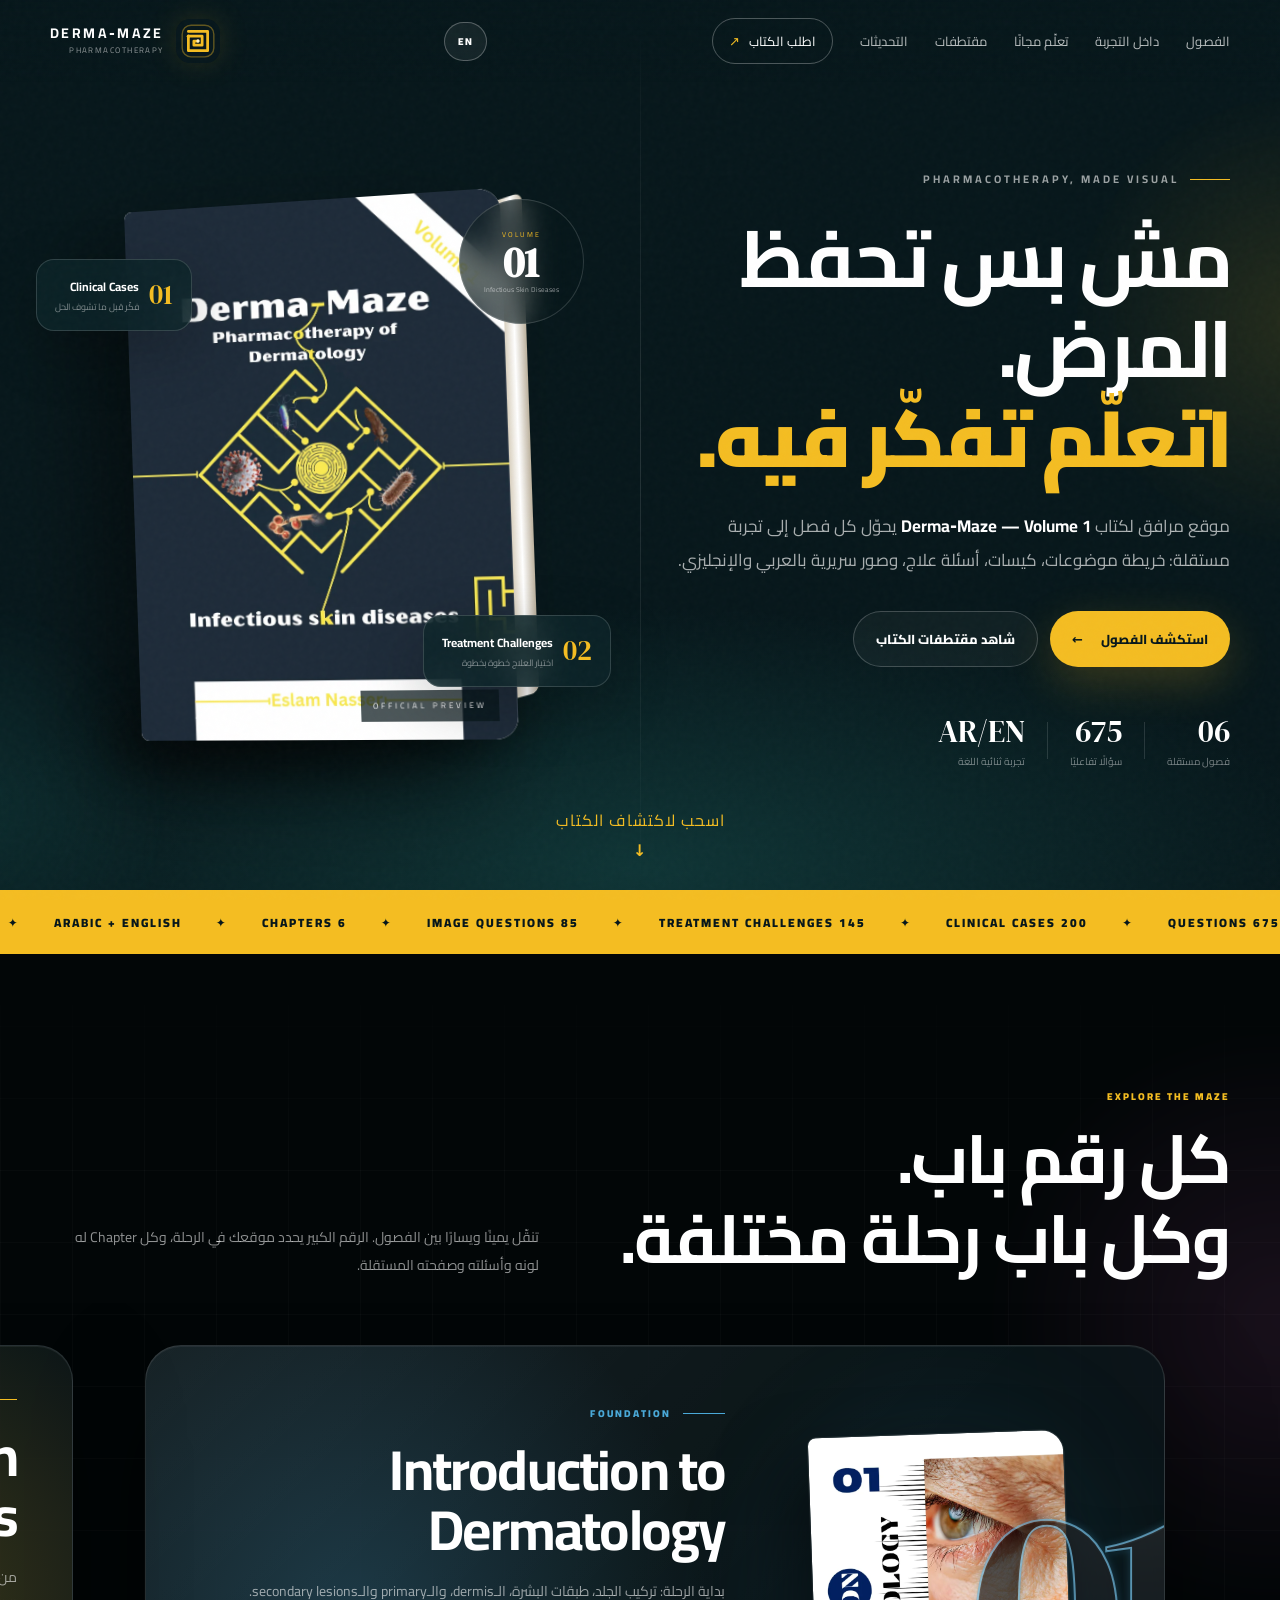
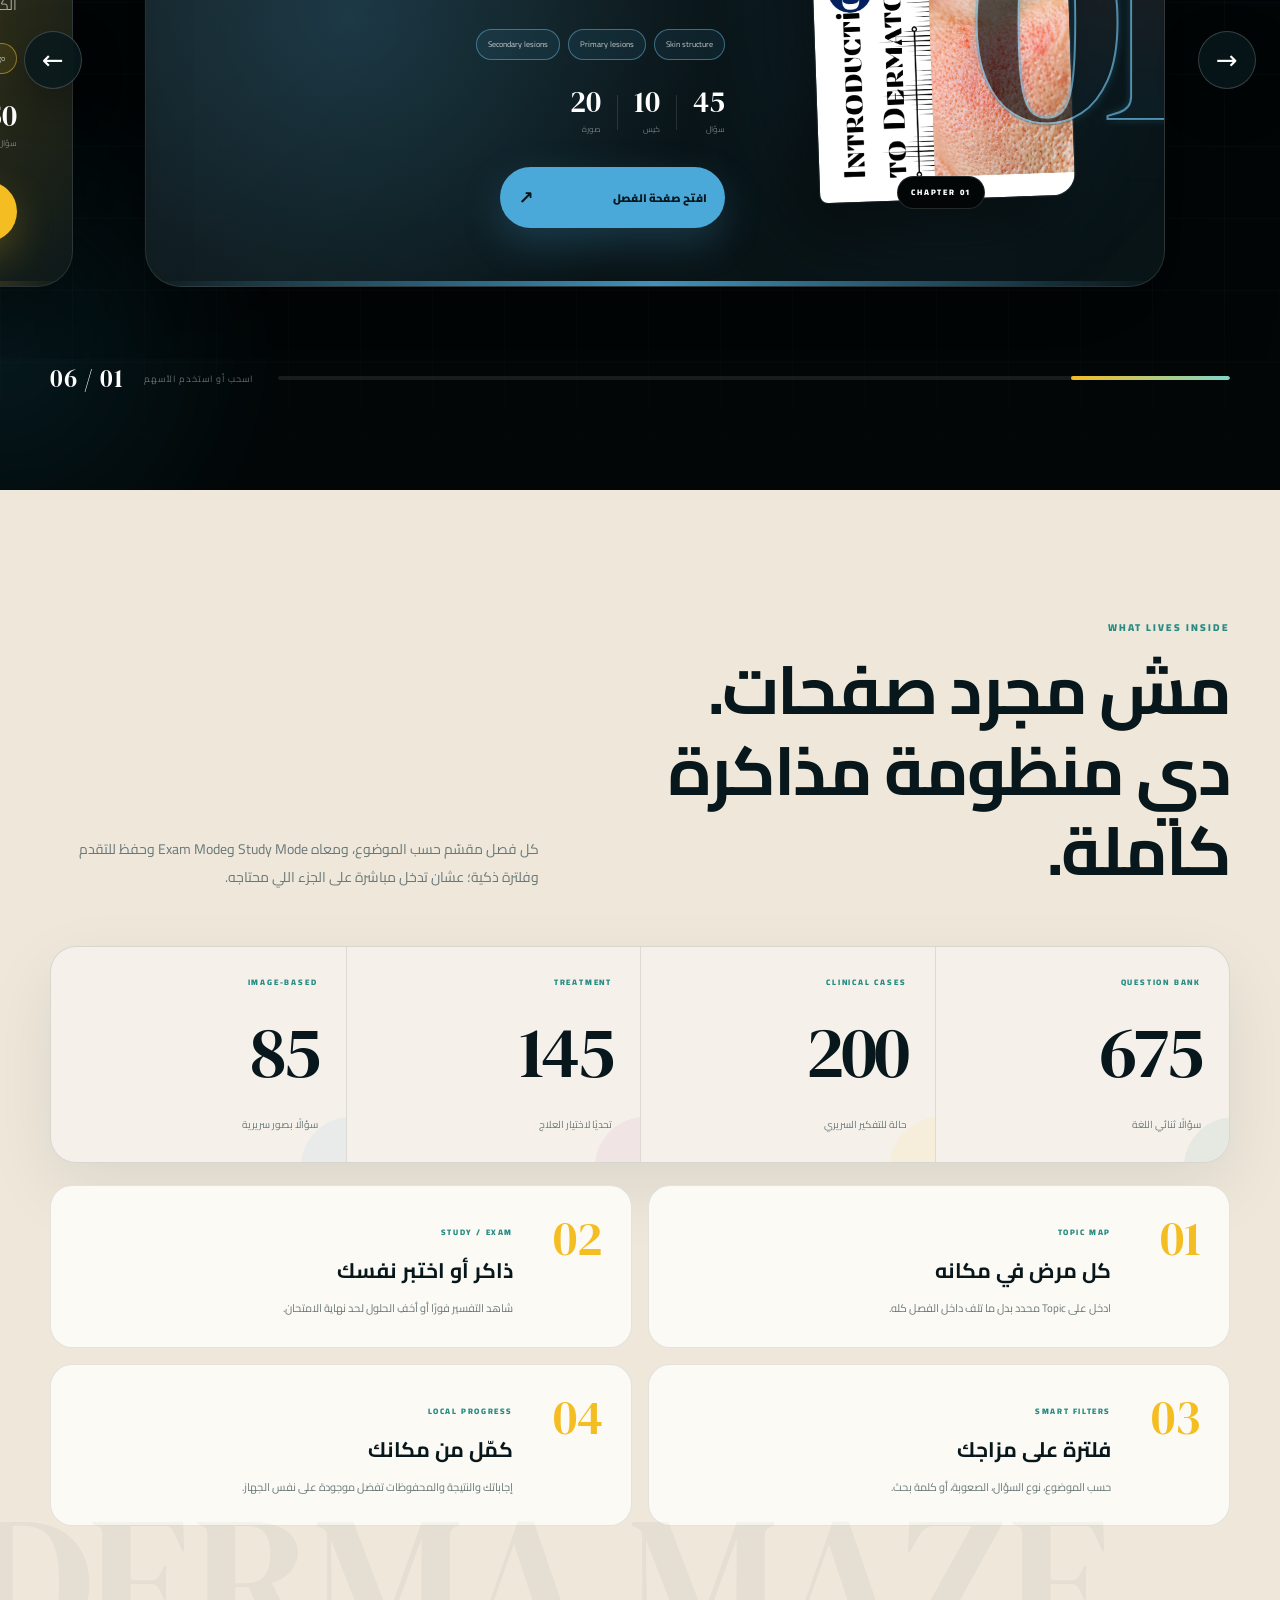
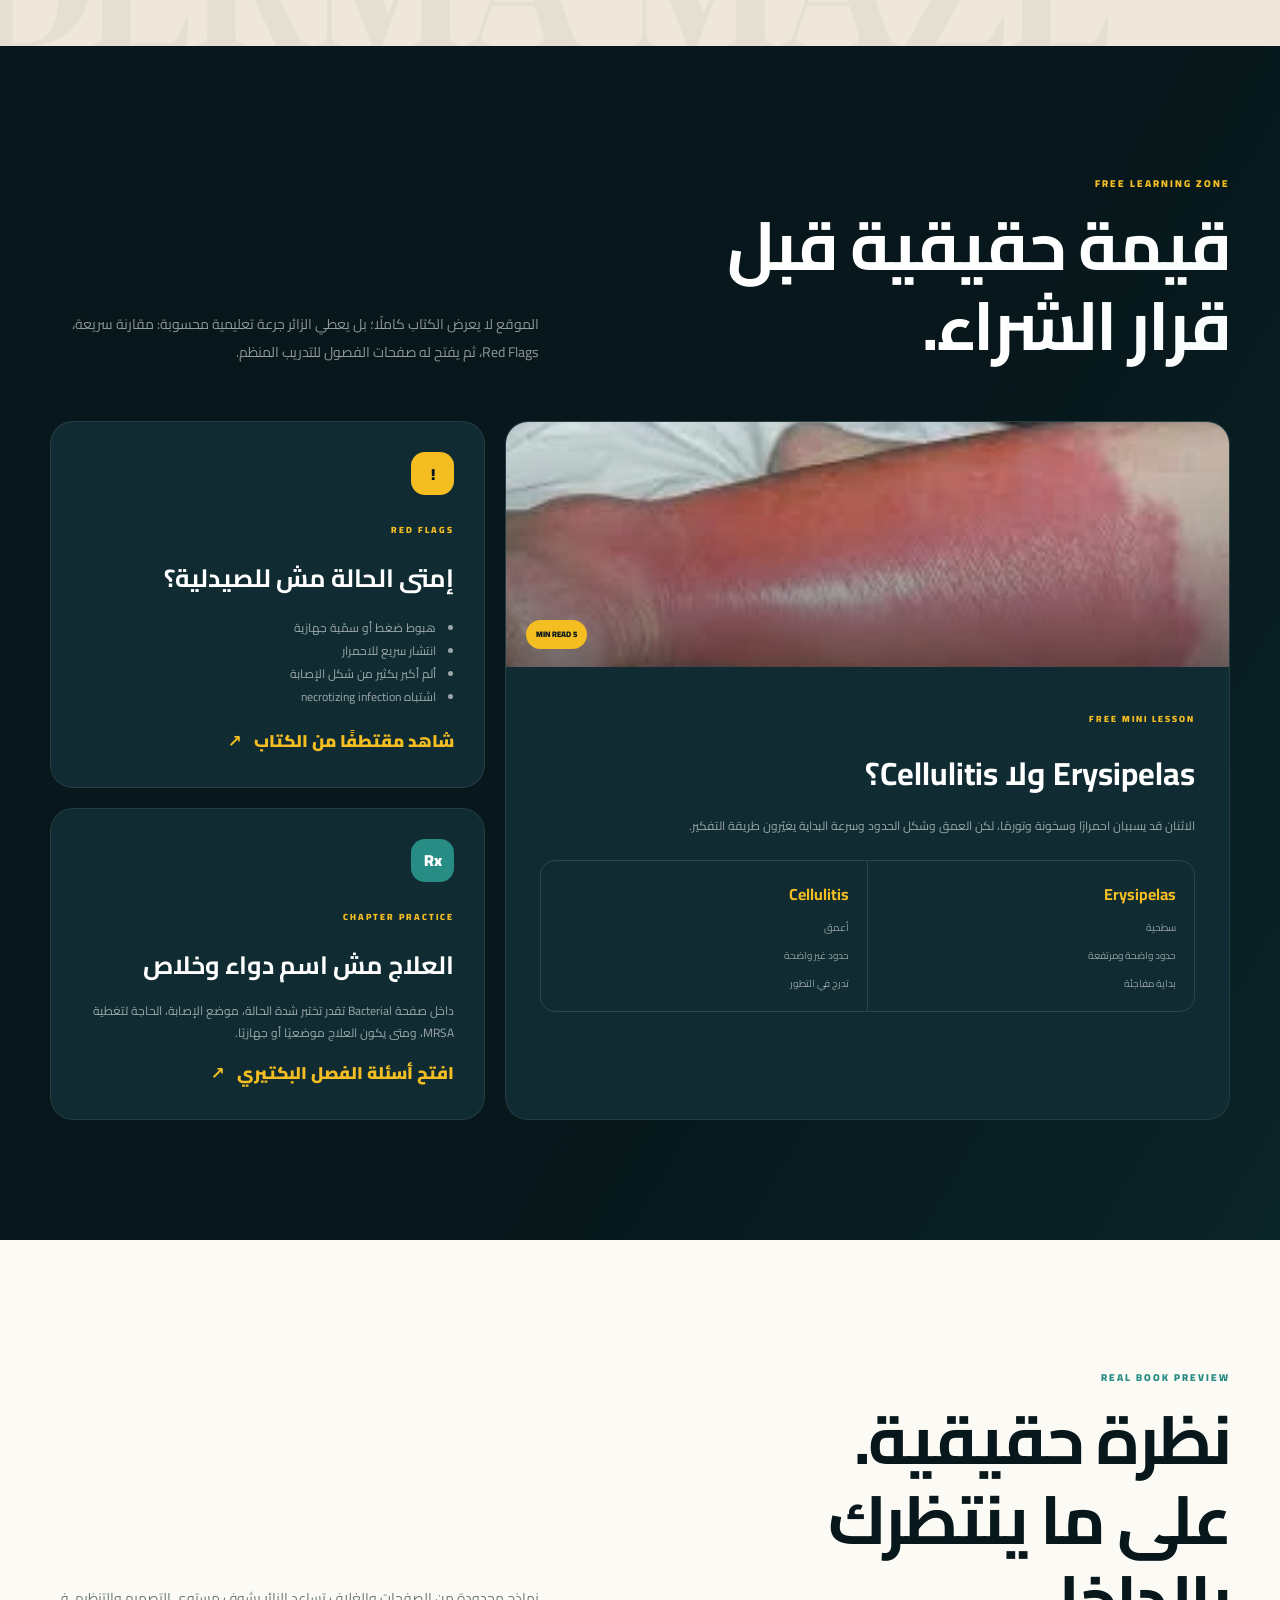
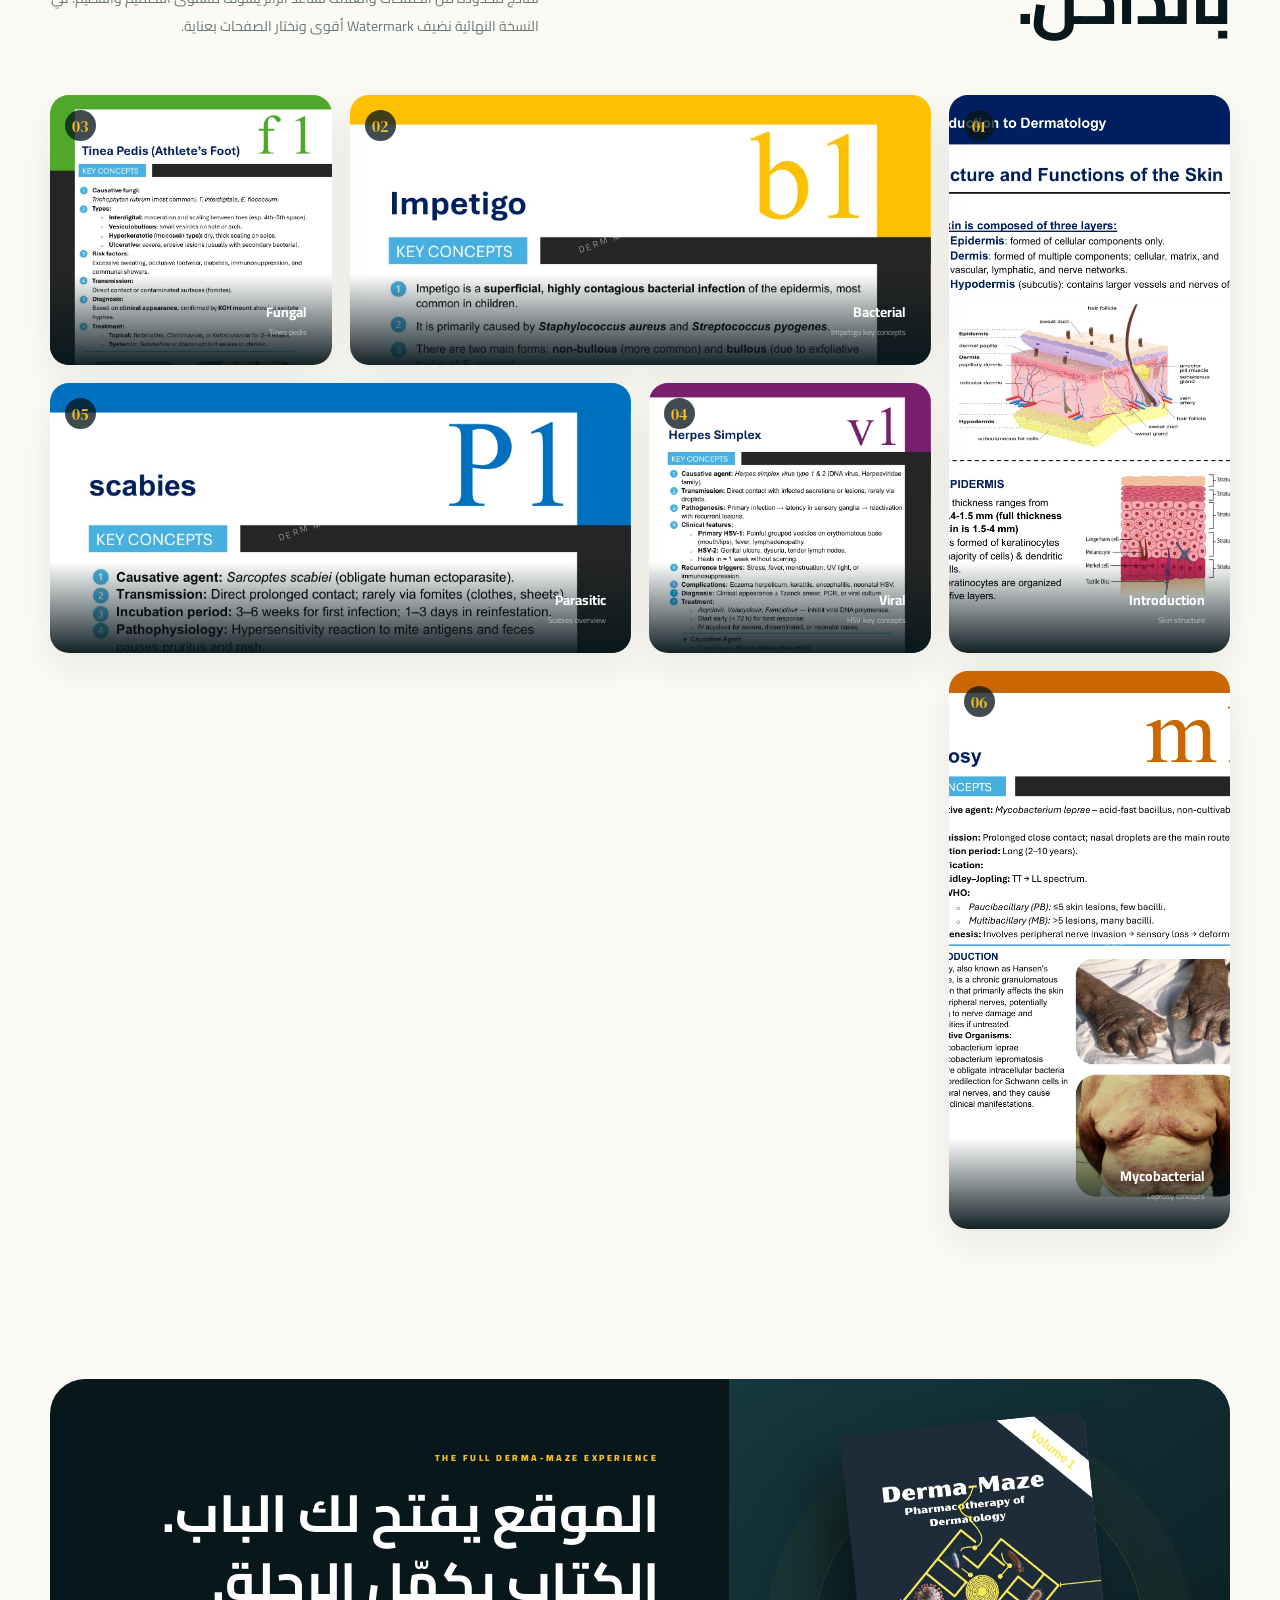
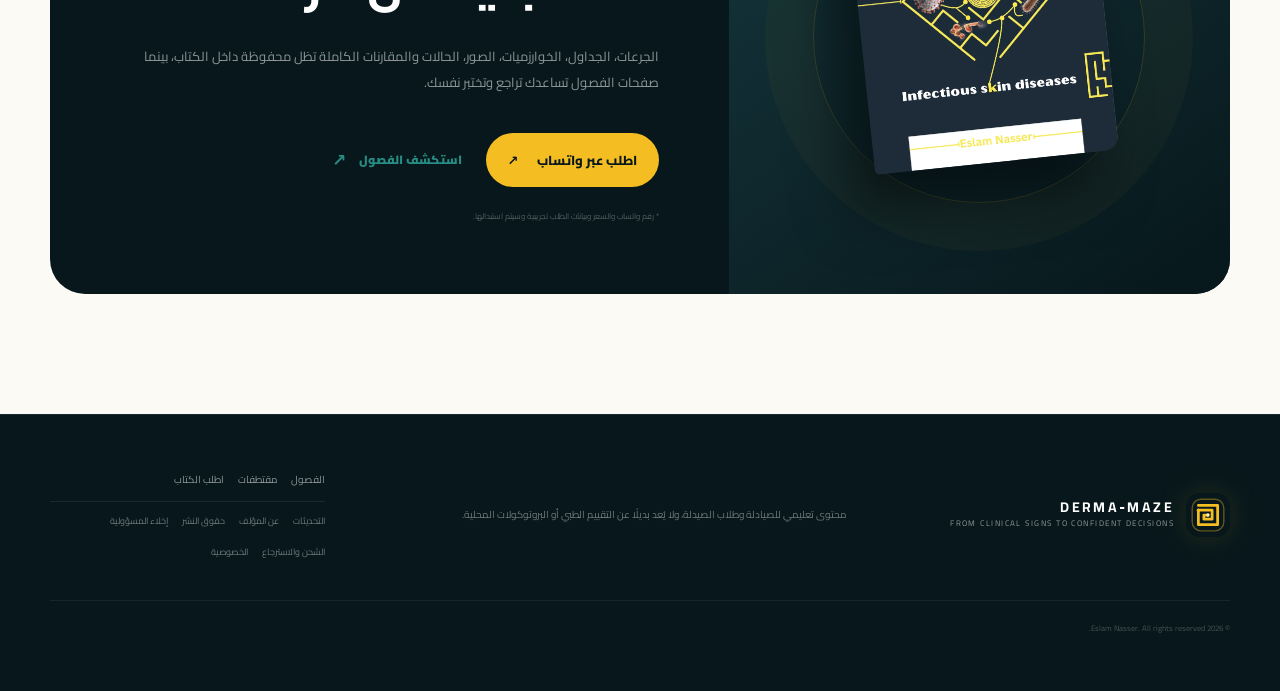
==== commit f518fd2c: "Add files via upload" ====
--- a/index.html
+++ b/index.html
@@ -34,6 +34,7 @@
 <a data-i18n="nav.inside" href="#inside">داخل التجربة</a>
 <a data-i18n="nav.free" href="#free">تعلّم مجانًا</a>
 <a data-i18n="nav.preview" href="#preview">مقتطفات</a>
+<a data-i18n="nav.updates" href="updates.html">التحديثات</a>
 <a class="nav-buy" href="#buy"><span data-i18n="nav.order">اطلب الكتاب</span> <em>↗</em></a>
 </nav>
 </div>
@@ -180,7 +181,7 @@
 <a data-i18n="nav.preview" href="index.html#preview">مقتطفات</a>
 <a data-i18n="nav.order" href="index.html#buy">اطلب الكتاب</a>
 </span>
-<span class="footer-legal-links">
+<span class="footer-legal-links"><a href="updates.html" data-i18n="footer.updates">التحديثات</a>
 <a data-i18n="footer.about" href="about.html">عن المؤلف</a>
 <a data-i18n="footer.copyright" href="copyright.html">حقوق النشر</a>
 <a data-i18n="footer.disclaimerLink" href="disclaimer.html">إخلاء المسؤولية</a>
